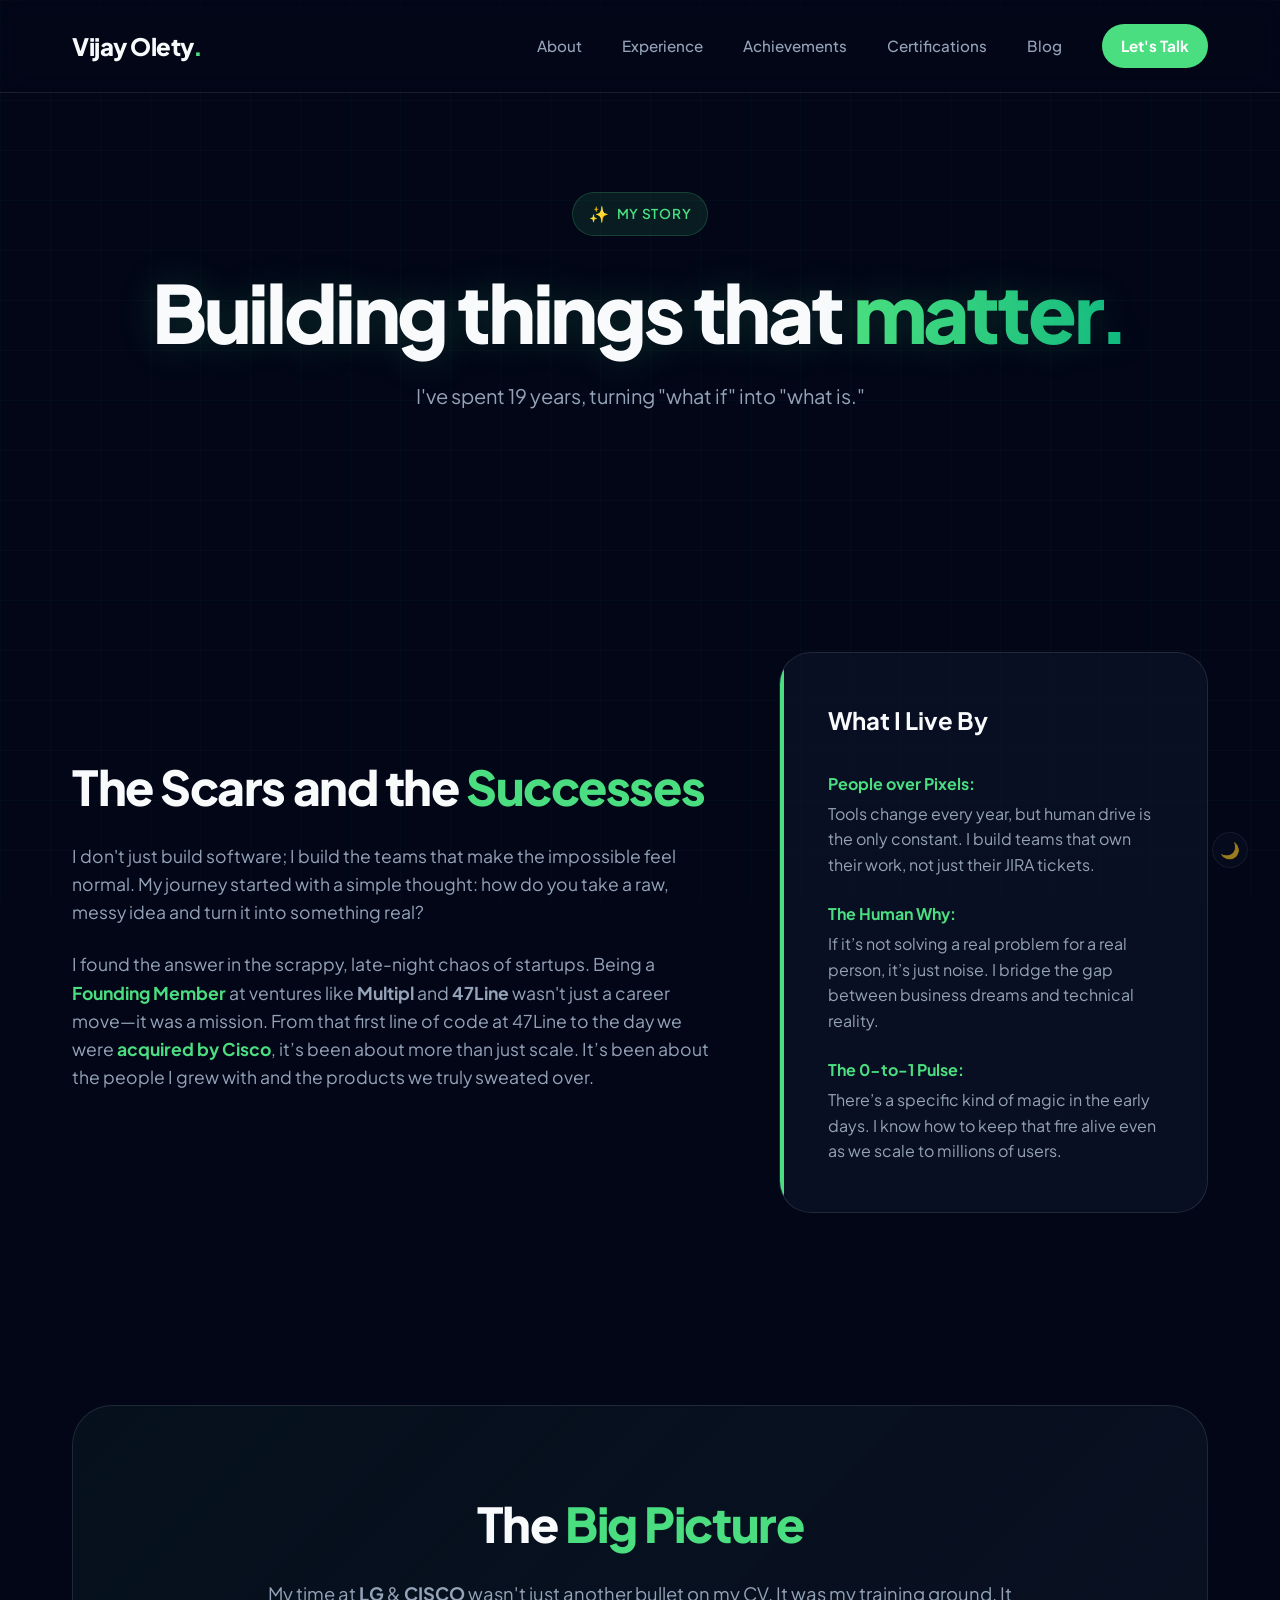
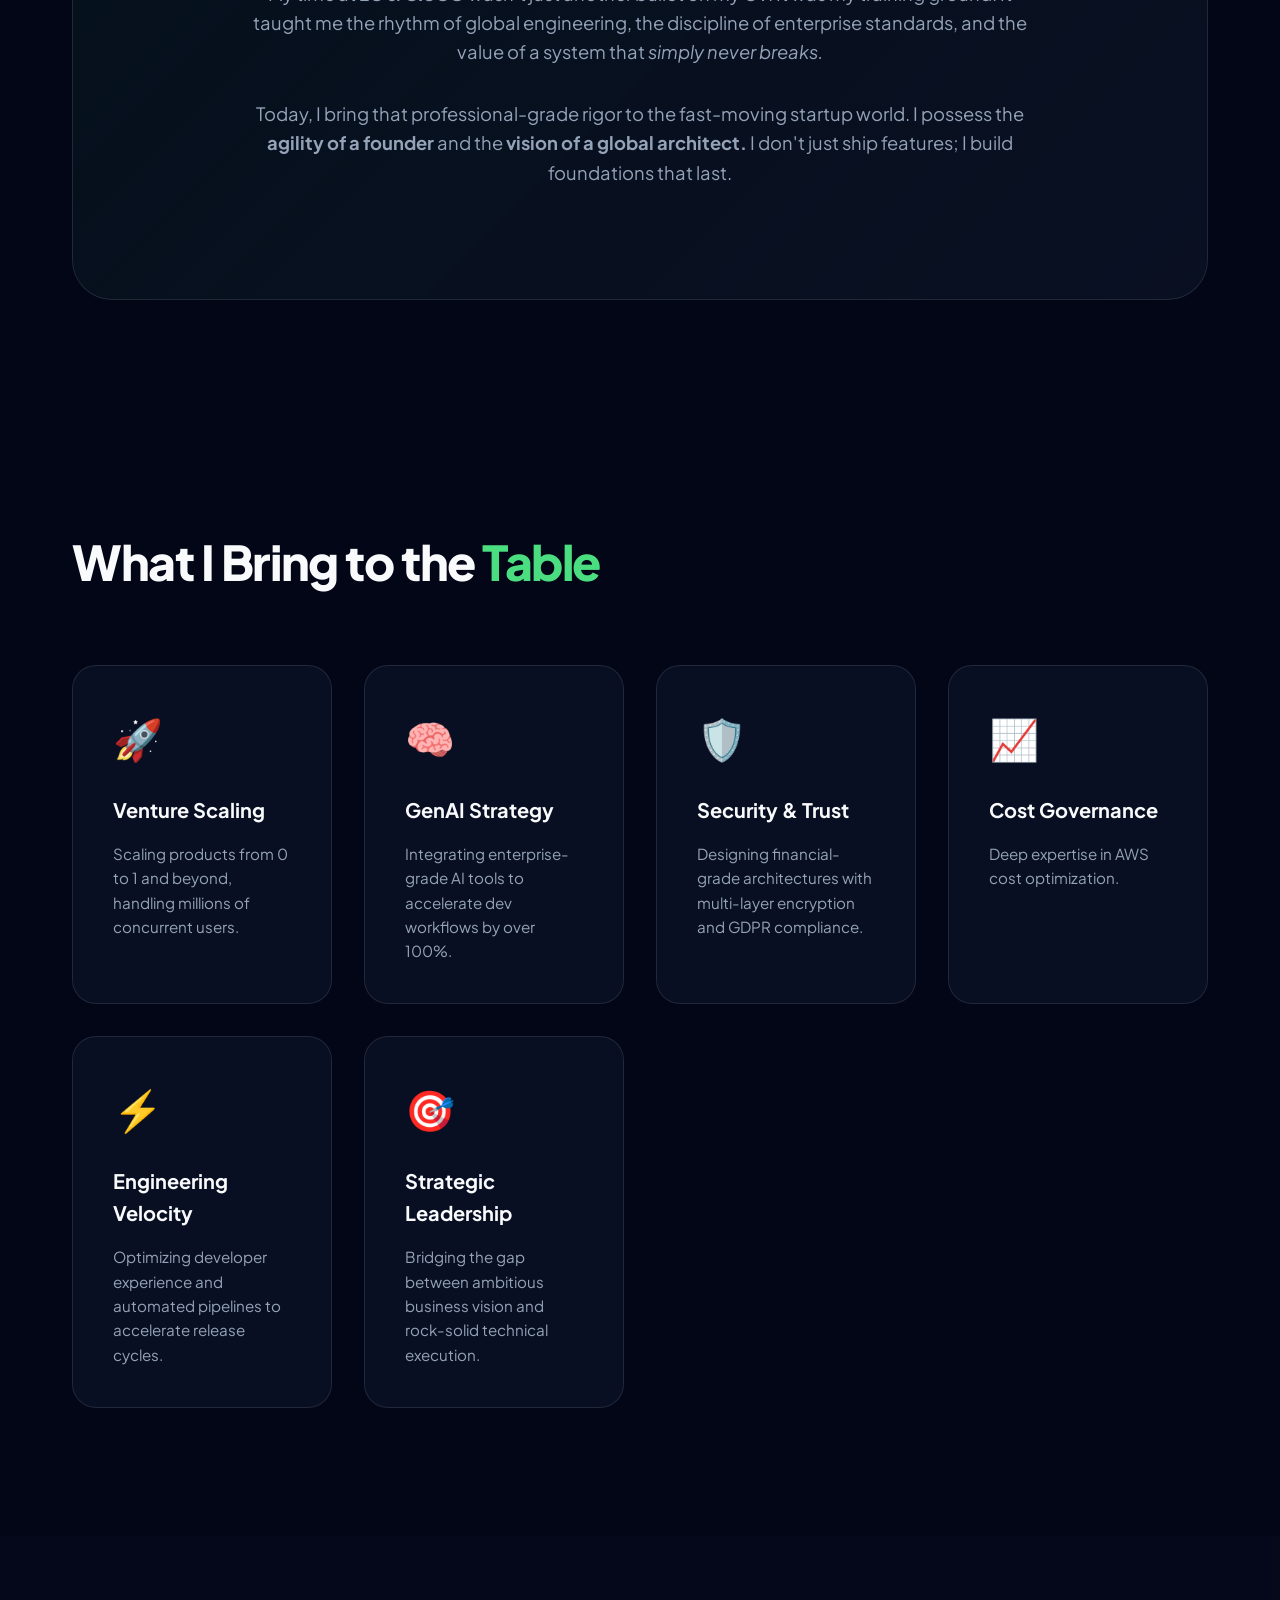
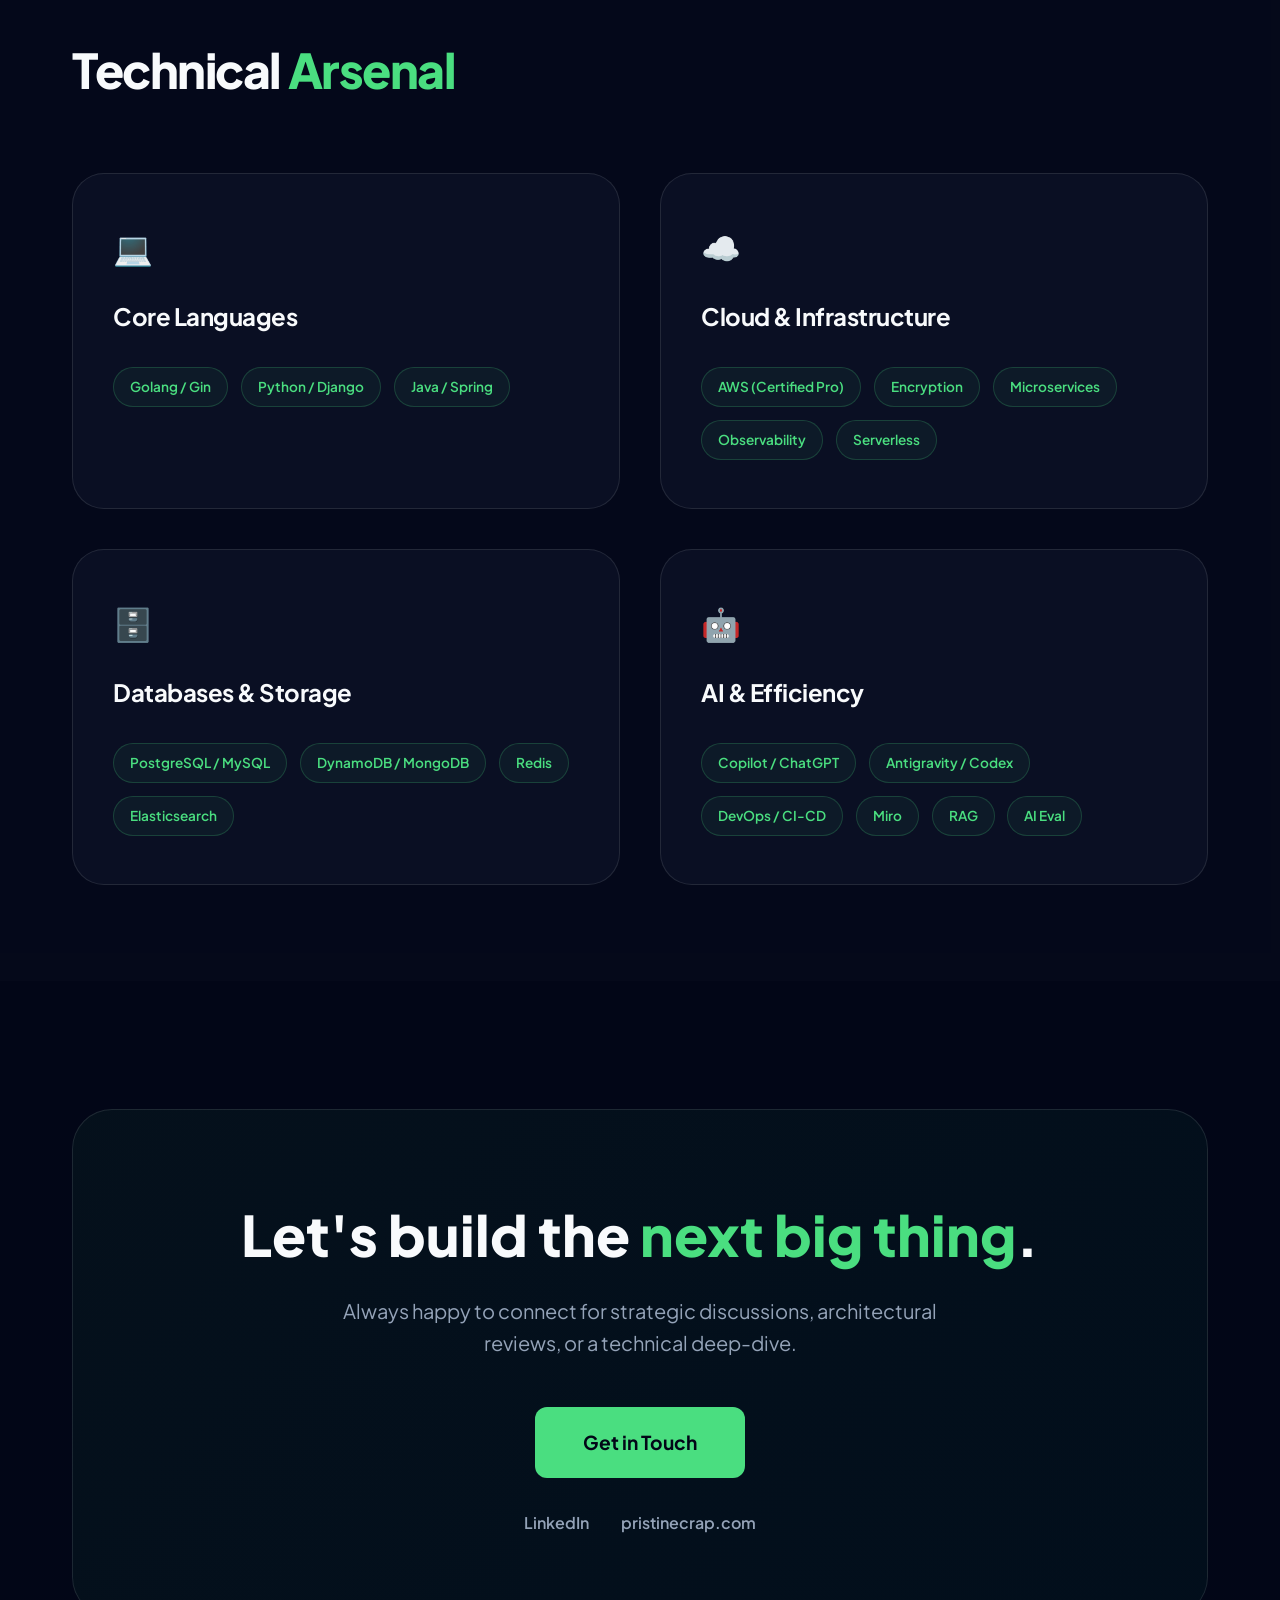
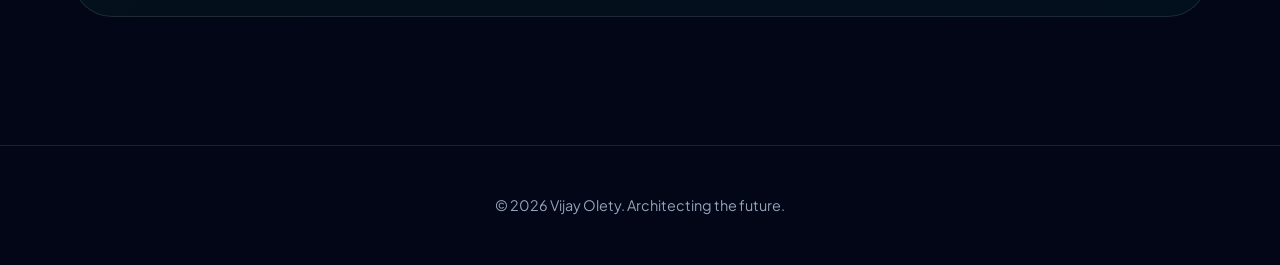
==== about.html @ ce008583 "feat: initialize project with portfolio structure, responsive navigation, theme toggling, and certif" ====
<!DOCTYPE html>
<html lang="en">

<head>
    <meta charset="UTF-8">
    <meta name="viewport" content="width=device-width, initial-scale=1.0">
    <script>
        // Prem-emptive theme check to prevent flash
        (function() {
            const savedTheme = localStorage.getItem('theme') || 'dark';
            document.documentElement.setAttribute('data-theme', savedTheme);
        })();
    </script>
    <title>About | Vijay Olety</title>
    <meta name="description"
        content="Discover the journey of Vijay Olety, an Engineering Leader with 19 years of experience in venture scaling, GenAI strategy, and building high-performance engineering teams.">
    <meta name="keywords"
        content="Vijay Olety background, Engineering leadership philosophy, Startup founding member, Venture scaling, GenAI expert, AWS Cloud Architect">
    <link rel="canonical" href="https://vijayolety.com/about.html">

    <!-- Open Graph / Facebook -->
    <meta property="og:type" content="website">
    <meta property="og:url" content="https://vijayolety.com/about.html">
    <meta property="og:title" content="About Vijay Olety | Engineering Leader">
    <meta property="og:description"
        content="19 years of turning complex ideas into scalable products and leading teams to success.">
    <meta property="og:image" content="https://vijayolety.com/og-image.png">

    <!-- Twitter -->
    <meta property="twitter:card" content="summary_large_image">
    <meta property="twitter:url" content="https://vijayolety.com/about.html">
    <meta property="twitter:title" content="About Vijay Olety | Engineering Leader">
    <meta property="twitter:description"
        content="19 years of turning complex ideas into scalable products and leading teams to success.">
    <meta property="twitter:image" content="https://vijayolety.com/og-image.png">

    <!-- Fonts -->
    <link rel="preconnect" href="https://fonts.googleapis.com">
    <link rel="preconnect" href="https://fonts.gstatic.com" crossorigin>
    <link href="https://fonts.googleapis.com/css2?family=Plus+Jakarta+Sans:wght@300;400;500;600;700;800&display=swap"
        rel="stylesheet">

    <link rel="stylesheet" href="style.css">
</head>

<body class="about-page">
    <div class="grid-background"></div>

    <header class="navbar">
        <div class="nav-container">
            <a href="index.html" class="logo">Vijay Olety<span class="dot">.</span></a>
            <nav class="nav-menu">
                <a href="about.html" class="active">About</a>
                <a href="index.html#experience">Experience</a>
                <a href="achievements.html">Achievements</a>
                <a href="certifications.html">Certifications</a>
                <a href="https://pristinecrap.com" target="_blank">Blog</a>
                <a href="mailto:vijay.olety@gmail.com" class="nav-cta">Let's Talk</a>
            </nav>
            <button class="mobile-nav-toggle" aria-label="Toggle navigation">
                <span class="hamburger"></span>
            </button>
        </div>
    </header>

    <main>
        <!-- About Hero Section -->
        <section class="about-hero">
            <div class="container">
                <div class="hero-badge fade-in">
                    <span class="badge-icon">✨</span>
                    <span class="badge-text">My Story</span>
                </div>
                <h1 class="hero-title fade-up">
                    Building things that <span class="gradient-text">matter.</span>
                </h1>
                <p class="hero-subtitle fade-up">
                    I've spent 19 years, turning "what if" into "what is."
                </p>
            </div>
        </section>

        <!-- Bio Section -->
        <section class="bio-section">
            <div class="container">
                <div class="bio-grid">
                    <div class="bio-text reveal-on-scroll">
                        <h2 class="section-title">The Scars and the <span class="accent-text">Successes</span></h2>
                        <p class="desc">
                            I don't just build software; I build the teams that make the impossible feel normal. My
                            journey started with a simple thought: how do you take a raw, messy idea and turn it into
                            something real?
                        </p>
                        <p class="desc">
                            I found the answer in the scrappy, late-night chaos of startups. Being a <span
                                class="accent-text"><strong>Founding
                                    Member</strong></span> at ventures like <strong>Multipl</strong> and
                            <strong>47Line</strong>
                            wasn't just a career move—it was a mission. From that first line of code at 47Line to the
                            day we were <span class="accent-text"><strong>acquired by Cisco</strong></span>, it’s been
                            about more than just scale. It’s
                            been about the people I grew with and the products we truly sweated over.
                        </p>
                    </div>
                    <div class="bio-card reveal-on-scroll">
                        <div class="philosophy-content">
                            <h3>What I Live By</h3>
                            <ul class="philosophy-list">
                                <li><strong>People over Pixels:</strong> Tools change every year, but human drive is the
                                    only constant. I build teams that own their work, not just their JIRA tickets.</li>
                                <li><strong>The Human Why:</strong> If it’s not solving a real problem for a real
                                    person, it’s just noise. I bridge the gap between business dreams and technical
                                    reality.</li>
                                <li><strong>The 0-to-1 Pulse:</strong> There’s a specific kind of magic in the early
                                    days. I know how to keep that fire alive even as we scale to millions of users.</li>
                            </ul>
                        </div>
                    </div>
                </div>
            </div>
        </section>

        <!-- Landscape Section -->
        <section class="landscape-section reveal-on-scroll">
            <div class="container">
                <div class="landscape-card">
                    <h2 class="section-title">The <span class="accent-text">Big Picture</span></h2>
                    <p class="desc">
                        My time at <strong>LG</strong> & <strong>CISCO</strong> wasn't just another bullet on my CV. It
                        was my training ground. It taught me the rhythm of global engineering, the discipline of
                        enterprise standards, and the value of a system that <em>simply never breaks.</em>
                    </p>
                    <p class="desc">
                        Today, I bring that professional-grade rigor to the fast-moving startup world. I possess the
                        <strong>agility of a founder</strong> and the <strong>vision of a global architect.</strong> I
                        don't just ship features; I build foundations that last.
                    </p>
                </div>
            </div>
        </section>

        <!-- Skills Summary Section -->
        <section class="skills-summary">
            <div class="container">
                <h2 class="section-title fade-up">What I Bring to the <span class="accent-text">Table</span></h2>
                <div class="skills-grid-about">
                    <div class="skill-item-about reveal-on-scroll">
                        <span class="skill-icon">🚀</span>
                        <h4>Venture Scaling</h4>
                        <p>Scaling products from 0 to 1 and beyond, handling millions of concurrent users.</p>
                    </div>
                    <div class="skill-item-about reveal-on-scroll">
                        <span class="skill-icon">🧠</span>
                        <h4>GenAI Strategy</h4>
                        <p>Integrating enterprise-grade AI tools to accelerate dev workflows by over 100%.</p>
                    </div>
                    <div class="skill-item-about reveal-on-scroll">
                        <span class="skill-icon">🛡️</span>
                        <h4>Security & Trust</h4>
                        <p>Designing financial-grade architectures with multi-layer encryption and GDPR compliance.</p>
                    </div>
                    <div class="skill-item-about reveal-on-scroll">
                        <span class="skill-icon">📈</span>
                        <h4>Cost Governance</h4>
                        <p>Deep expertise in AWS cost optimization.
                        </p>
                    </div>
                    <div class="skill-item-about reveal-on-scroll">
                        <span class="skill-icon">⚡</span>
                        <h4>Engineering Velocity</h4>
                        <p>Optimizing developer experience and automated pipelines to accelerate release cycles.</p>
                    </div>
                    <div class="skill-item-about reveal-on-scroll">
                        <span class="skill-icon">🎯</span>
                        <h4>Strategic Leadership</h4>
                        <p>Bridging the gap between ambitious business vision and rock-solid technical execution.</p>
                    </div>
                </div>
            </div>
        </section>

        <!-- Technical Arsenal Section -->
        <section class="technical-arsenal reveal-on-scroll">
            <div class="container">
                <h2 class="section-title">Technical <span class="accent-text">Arsenal</span></h2>
                <div class="arsenal-grid">
                    <div class="arsenal-category">
                        <div class="category-icon">💻</div>
                        <h3>Core Languages</h3>
                        <div class="tech-tags">
                            <span class="tech-tag">Golang / Gin</span>
                            <span class="tech-tag">Python / Django</span>
                            <span class="tech-tag">Java / Spring</span>
                        </div>
                    </div>
                    <div class="arsenal-category">
                        <div class="category-icon">☁️</div>
                        <h3>Cloud & Infrastructure</h3>
                        <div class="tech-tags">
                            <span class="tech-tag">AWS (Certified Pro)</span>
                            <span class="tech-tag">Encryption</span>
                            <span class="tech-tag">Microservices</span>
                            <span class="tech-tag">Observability</span>
                            <span class="tech-tag">Serverless</span>
                        </div>
                    </div>
                    <div class="arsenal-category">
                        <div class="category-icon">🗄️</div>
                        <h3>Databases & Storage</h3>
                        <div class="tech-tags">
                            <span class="tech-tag">PostgreSQL / MySQL</span>
                            <span class="tech-tag">DynamoDB / MongoDB</span>
                            <span class="tech-tag">Redis</span>
                            <span class="tech-tag">Elasticsearch</span>
                        </div>
                    </div>
                    <div class="arsenal-category">
                        <div class="category-icon">🤖</div>
                        <h3>AI & Efficiency</h3>
                        <div class="tech-tags">
                            <span class="tech-tag">Copilot / ChatGPT</span>
                            <span class="tech-tag">Antigravity / Codex</span>
                            <span class="tech-tag">DevOps / CI-CD</span>
                            <span class="tech-tag">Miro</span>
                            <span class="tech-tag">RAG</span>
                            <span class="tech-tag">AI Eval</span>
                        </div>
                    </div>
                </div>
            </div>
        </section>

        <!-- Contact CTA -->
        <section id="contact" class="contact">
            <div class="container fade-up">
                <div class="contact-card">
                    <h2 class="contact-title">Let's build the <span class="accent-text">next big thing</span>.</h2>
                    <p class="contact-desc">Always happy to connect for strategic discussions, architectural reviews, or
                        a technical deep-dive.</p>
                    <div class="contact-actions">
                        <a href="mailto:vijay.olety@gmail.com" class="btn btn-primary large">Get in Touch</a>
                        <div class="social-links">
                            <a href="https://www.linkedin.com/in/vijayolety/" target="_blank">LinkedIn</a>
                            <a href="https://pristinecrap.com" target="_blank">pristinecrap.com</a>
                        </div>
                    </div>
                </div>
            </div>
        </section>
    </main>

    <footer class="footer">
        <div class="container">
            <p>&copy; 2026 Vijay Olety. Architecting the future.</p>
        </div>
    </footer>

    <button id="theme-toggle" class="theme-toggle" aria-label="Toggle light/dark mode">
        <span class="moon-icon">🌙</span>
        <span class="sun-icon">☀️</span>
    </button>
    <script src="app.js"></script>
</body>

</html>
---- style.css ----
:root {
    --bg-deep: #020617;
    --bg-card: rgba(15, 23, 42, 0.6);
    --accent-primary: #4ade80;
    /* Neon Green */
    --accent-secondary: #10b981;
    /* Emerald */
    --text-primary: #f8fafc;
    --text-secondary: #94a3b8;
    --border: rgba(255, 255, 255, 0.1);
    --font-main: 'Plus Jakarta Sans', sans-serif;
    --transition: all 0.4s cubic-bezier(0.23, 1, 0.32, 1);
    --navbar-bg: rgba(2, 6, 23, 0.8);
}

[data-theme="light"] {
    --bg-deep: #f8fafc;
    --bg-card: rgba(255, 255, 255, 0.7);
    --accent-primary: #10b981;
    /* Slightly deeper emerald for light mode */
    --accent-secondary: #059669;
    --text-primary: #0f172a;
    --text-secondary: #475569;
    --border: rgba(15, 23, 42, 0.1);
    --navbar-bg: rgba(248, 250, 252, 0.8);
}

* {
    margin: 0;
    padding: 0;
    box-sizing: border-box;
}

html {
    scroll-behavior: smooth;
}

body {
    background-color: var(--bg-deep);
    color: var(--text-primary);
    font-family: var(--font-main);
    line-height: 1.6;
    overflow-x: hidden;
    position: relative;
}

body::before {
    content: "";
    position: fixed;
    top: 0;
    left: 0;
    width: 100%;
    height: 100%;
    background-image: url('https://grainy-gradients.vercel.app/noise.svg');
    opacity: 0.15;
    pointer-events: none;
    z-index: 9999;
    filter: contrast(150%) brightness(100%);
}

.grid-background {
    position: fixed;
    top: 0;
    left: 0;
    width: 100%;
    height: 100%;
    background-image:
        linear-gradient(rgba(74, 222, 128, 0.03) 1px, transparent 1px),
        linear-gradient(90deg, rgba(74, 222, 128, 0.03) 1px, transparent 1px);
    background-size: 50px 50px;
    z-index: -1;
    pointer-events: none;
}

.container {
    max-width: 1200px;
    margin: 0 auto;
    padding: 0 2rem;
}

/* Navbar */
.navbar {
    position: fixed;
    top: 0;
    width: 100%;
    z-index: 1000;
    padding: 1.5rem 0;
    backdrop-filter: blur(12px);
    -webkit-backdrop-filter: blur(12px);
    border-bottom: 1px solid var(--border);
    transition: var(--transition);
}

.nav-container {
    max-width: 1200px;
    margin: 0 auto;
    padding: 0 2rem;
    display: flex;
    justify-content: space-between;
    align-items: center;
}

.logo {
    font-size: 1.5rem;
    font-weight: 800;
    color: var(--text-primary);
    text-decoration: none;
    letter-spacing: -0.02em;
}

.logo .dot {
    color: var(--accent-primary);
}

.nav-menu {
    display: flex;
    gap: 2.5rem;
    align-items: center;
}

.nav-menu a {
    text-decoration: none;
    color: var(--text-secondary);
    font-weight: 500;
    font-size: 0.95rem;
    transition: var(--transition);
}

.nav-menu a:hover {
    color: var(--accent-primary);
}

.nav-cta {
    background: var(--accent-primary);
    color: white !important;
    padding: 0.6rem 1.2rem;
    border-radius: 50px;
    font-weight: 700 !important;
}

/* Theme Toggle */
.theme-toggle-wrapper {
    display: flex;
    align-items: center;
}

.theme-toggle {
    position: fixed;
    bottom: 2rem;
    right: 2rem;
    background: var(--bg-card);
    border: 1px solid var(--border);
    color: var(--text-primary);
    width: 36px;
    height: 36px;
    border-radius: 50%;
    cursor: pointer;
    display: flex;
    align-items: center;
    justify-content: center;
    transition: var(--transition);
    font-size: 1rem;
    z-index: 1000;
    opacity: 0.6;
    backdrop-filter: blur(8px);
}

.theme-toggle:hover {
    border-color: var(--accent-primary);
    color: var(--accent-primary);
    opacity: 1;
    transform: scale(1.1);
}

.sun-icon {
    display: none;
}

[data-theme="light"] .sun-icon {
    display: block;
}

[data-theme="light"] .moon-icon {
    display: none;
}

[data-theme="light"] .grid-background {
    opacity: 0.5;
}

[data-theme="light"] body::before {
    opacity: 0.05;
}

/* Hero Section */
.hero {
    padding: 12rem 0 6rem;
    text-align: center;
    position: relative;
}

.hero::after {
    content: '';
    position: absolute;
    top: 10%;
    left: 50%;
    transform: translateX(-50%);
    width: 400px;
    height: 400px;
    background: radial-gradient(circle, rgba(34, 211, 238, 0.15) 0%, transparent 70%);
    z-index: -1;
}

.hero-badge {
    display: inline-flex;
    align-items: center;
    gap: 0.5rem;
    padding: 0.5rem 1rem;
    background: rgba(74, 222, 128, 0.1);
    border: 1px solid rgba(74, 222, 128, 0.2);
    border-radius: 50px;
    margin-bottom: 2rem;
}

.badge-icon {
    color: var(--accent-primary);
}

.badge-text {
    font-size: 0.85rem;
    font-weight: 600;
    color: var(--accent-primary);
    text-transform: uppercase;
    letter-spacing: 0.05em;
}

.hero-title {
    font-size: 5rem;
    font-weight: 800;
    line-height: 1.1;
    margin-bottom: 1.5rem;
    letter-spacing: -0.04em;
    text-shadow: 0 0 40px rgba(74, 222, 128, 0.2);
}

.gradient-text {
    background: linear-gradient(90deg, var(--accent-primary), var(--accent-secondary));
    -webkit-background-clip: text;
    -webkit-text-fill-color: transparent;
}

.hero-subtitle {
    font-size: 1.25rem;
    color: var(--text-secondary);
    max-width: 700px;
    margin: 0 auto 3rem;
}

.hero-btns {
    display: flex;
    gap: 1.5rem;
    justify-content: center;
}

.btn {
    padding: 1rem 2rem;
    border-radius: 12px;
    text-decoration: none;
    font-weight: 700;
    transition: var(--transition);
    display: inline-block;
}

.btn-primary {
    background: var(--accent-primary);
    color: var(--bg-deep);
}

.btn-primary:hover {
    transform: translateY(-4px);
    box-shadow: 0 10px 25px rgba(34, 211, 238, 0.3);
}

.btn-secondary {
    background: transparent;
    color: var(--text-primary);
    border: 1px solid var(--border);
}

.btn-secondary:hover {
    background: rgba(255, 255, 255, 0.05);
    border-color: var(--text-primary);
}

/* Stats Strip */
.stats-strip {
    padding: 4rem 0;
    border-top: 1px solid var(--border);
    border-bottom: 1px solid var(--border);
    background: var(--bg-card);
}

.stats-grid {
    display: grid;
    grid-template-columns: repeat(4, 1fr);
    gap: 2rem;
}

.stat-item {
    text-align: center;
}

.stat-value {
    display: block;
    font-size: 2.5rem;
    font-weight: 800;
    color: var(--text-primary);
}

.stat-label {
    font-size: 0.9rem;
    color: var(--text-secondary);
    text-transform: uppercase;
    letter-spacing: 0.1em;
}

/* Experience */
.experience {
    padding: 8rem 0;
}

.section-title {
    font-size: 3rem;
    font-weight: 800;
    margin-bottom: 1rem;
    letter-spacing: -0.03em;
}

.accent-text {
    color: var(--accent-primary);
}

.timeline {
    margin-top: 4rem;
    position: relative;
}

.timeline::before {
    content: '';
    position: absolute;
    left: 0;
    top: 0;
    width: 2px;
    height: 100%;
    background: linear-gradient(to bottom, var(--accent-primary), transparent);
}

.timeline-item {
    padding-left: 3rem;
    margin-bottom: 4rem;
    position: relative;
}

.timeline-item::before {
    content: '';
    position: absolute;
    left: -5px;
    top: 8px;
    width: 12px;
    height: 12px;
    background: var(--bg-deep);
    border: 2px solid var(--accent-primary);
    border-radius: 50%;
}

.timeline-item.highlight::before {
    background: var(--accent-primary);
    box-shadow: 0 0 15px var(--accent-primary);
}

.timeline-meta {
    display: flex;
    gap: 1.5rem;
    margin-bottom: 0.5rem;
}

.timeline-date {
    font-weight: 700;
    color: var(--accent-primary);
}

.timeline-location {
    color: var(--text-secondary);
    font-size: 0.9rem;
}

.role {
    font-size: 1.5rem;
    font-weight: 700;
    margin-bottom: 0.25rem;
}

.company {
    color: var(--text-secondary);
    font-size: 1.1rem;
    font-weight: 500;
    margin-bottom: 1rem;
}

.desc {
    color: var(--text-secondary);
    max-width: 800px;
}

/* Bento Grid */
.insights {
    padding: 8rem 0;
    background: var(--bg-card);
}

.section-subtitle {
    color: var(--text-secondary);
    font-size: 1.1rem;
    margin-bottom: 3rem;
}

.insights-layout {
    display: flex;
    flex-direction: column;
    gap: 4rem;
}

.category-header {
    font-size: 1.75rem;
    font-weight: 700;
    margin-bottom: 2rem;
    color: var(--text-primary);
    border-left: 3px solid var(--accent-primary);
    padding-left: 1.5rem;
}

.hidden-insight {
    display: none !important;
}

.category-actions {
    margin-top: 2rem;
    display: flex;
    flex-direction: column;
    align-items: center;
    gap: 1rem;
}

.insights-footer {
    margin-top: 6rem;
    text-align: center;
    color: var(--text-secondary);
    font-size: 1.1rem;
    border-top: 1px solid var(--border);
    padding-top: 2rem;
}

.external-blog-link {
    color: var(--text-secondary);
    text-decoration: none;
    font-weight: 600;
    transition: var(--transition);
}

.external-blog-link:hover {
    color: var(--accent-primary);
    transform: translateX(5px);
}

.bento-grid {
    display: grid;
    grid-template-columns: repeat(3, 1fr);
    grid-template-rows: repeat(2, 300px);
    gap: 1.5rem;
}

.bento-card {
    background: var(--bg-card);
    border: 1px solid var(--border);
    border-radius: 24px;
    padding: 2.5rem;
    text-decoration: none;
    position: relative;
    overflow: hidden;
    display: flex;
    flex-direction: column;
    justify-content: flex-end;
    transition: var(--transition);
}

.bento-card.large {
    grid-column: span 2;
}

.bento-card.wide {
    grid-column: span 2;
}

.bento-card:hover {
    border-color: var(--accent-primary);
    transform: translateY(-8px);
    box-shadow: 0 20px 40px rgba(0, 0, 0, 0.4), 0 0 20px rgba(74, 222, 128, 0.1);
}

.card-tag {
    font-size: 0.75rem;
    font-weight: 700;
    color: var(--accent-primary);
    text-transform: uppercase;
    letter-spacing: 0.1em;
    margin-bottom: 1rem;
}

.card-title {
    font-size: 1.5rem;
    font-weight: 700;
    margin-bottom: 0.75rem;
    color: var(--text-primary);
}

.card-desc {
    font-size: 0.95rem;
    color: var(--text-secondary);
}

.card-desc em {
    display: inline-block;
    padding: 2px 10px;
    background: rgba(16, 185, 129, 0.1);
    border: 1px solid rgba(16, 185, 129, 0.2);
    border-radius: 20px;
    font-size: 0.8rem;
    color: var(--accent-primary);
    margin-left: 6px;
    font-style: italic;
    font-weight: 600;
    vertical-align: middle;
    letter-spacing: 0.02em;
}

.card-bg-glow {
    position: absolute;
    bottom: -50px;
    right: -50px;
    width: 200px;
    height: 200px;
    background: radial-gradient(circle, rgba(74, 222, 128, 0.1) 0%, transparent 70%);
    z-index: 0;
    transition: var(--transition);
}

.bento-card:hover .card-bg-glow {
    background: radial-gradient(circle, rgba(74, 222, 128, 0.2) 0%, transparent 70%);
    width: 300px;
    height: 300px;
}

/* Contact Section */
.contact {
    padding: 8rem 0;
}

.contact-card {
    background: linear-gradient(135deg, rgba(74, 222, 128, 0.05) 0%, rgba(16, 185, 129, 0.05) 100%);
    border: 1px solid var(--border);
    border-radius: 40px;
    padding: 5rem 3rem;
    text-align: center;
}

.contact-title {
    font-size: 3.5rem;
    font-weight: 800;
    margin-bottom: 1rem;
}

.contact-desc {
    font-size: 1.25rem;
    color: var(--text-secondary);
    max-width: 600px;
    margin: 0 auto 3rem;
}

.contact-actions {
    display: flex;
    flex-direction: column;
    align-items: center;
    gap: 2rem;
}

.btn.large {
    padding: 1.25rem 3rem;
    font-size: 1.2rem;
}

.social-links {
    display: flex;
    gap: 2rem;
}

.social-links a {
    color: var(--text-secondary);
    text-decoration: none;
    font-weight: 600;
    transition: var(--transition);
}

.social-links a:hover {
    color: var(--accent-primary);
}

/* Footer */
.footer {
    padding: 3rem 0;
    border-top: 1px solid var(--border);
    text-align: center;
    color: var(--text-secondary);
    font-size: 0.9rem;
}

/* Animations */
.reveal-on-scroll {
    opacity: 0;
    transform: translateY(30px);
    transition: all 0.8s cubic-bezier(0.23, 1, 0.32, 1);
}

.reveal-on-scroll.active {
    opacity: 1;
    transform: translateY(0);
}

@keyframes fadeInUp {
    from {
        opacity: 0;
        transform: translateY(20px);
    }

    to {
        opacity: 1;
        transform: translateY(0);
    }
}

.fade-in {
    animation: fadeInUp 1s ease-out forwards;
}

.fade-up {
    animation: fadeInUp 1s 0.2s ease-out both;
}

/* Responsive Adjustments & Base Refinement */
:root {
    --nav-height: 80px;
}

.container {
    max-width: 1200px;
    margin: 0 auto;
    padding: 0 clamp(1rem, 5vw, 2rem);
}

.hero-title {
    font-size: clamp(2.5rem, 8vw, 5rem);
    font-weight: 800;
    line-height: 1.1;
    margin-bottom: 1.5rem;
    letter-spacing: -0.04em;
    text-shadow: 0 0 40px rgba(74, 222, 128, 0.2);
}

.section-title {
    font-size: clamp(2rem, 5vw, 3rem);
    font-weight: 800;
    margin-bottom: 1rem;
    letter-spacing: -0.03em;
}

.contact-title {
    font-size: clamp(1.8rem, 6vw, 3.5rem);
    font-weight: 800;
    margin-bottom: 1rem;
}

/* Mobile Nav Toggle */
.mobile-nav-toggle {
    display: none;
    background: transparent;
    border: none;
    cursor: pointer;
    padding: 0.5rem;
    z-index: 1001;
}

.hamburger {
    display: block;
    width: 24px;
    height: 2px;
    background: var(--text-primary);
    position: relative;
    transition: var(--transition);
}

.hamburger::before,
.hamburger::after {
    content: '';
    position: absolute;
    width: 24px;
    height: 2px;
    background: var(--text-primary);
    left: 0;
    transition: var(--transition);
}

.hamburger::before {
    top: -8px;
}

.hamburger::after {
    bottom: -8px;
}

.mobile-nav-toggle.active .hamburger {
    background: transparent;
}

.mobile-nav-toggle.active .hamburger::before {
    transform: rotate(45deg);
    top: 0;
}

.mobile-nav-toggle.active .hamburger::after {
    transform: rotate(-45deg);
    bottom: 0;
}

/* About Page Specific Styles */
.about-hero {
    padding: 12rem 0 6rem;
    text-align: center;
}

.bio-section {
    padding: 6rem 0;
}

.bio-grid {
    display: grid;
    grid-template-columns: 1.2fr 0.8fr;
    gap: 4rem;
    align-items: center;
}

.bio-text .desc {
    font-size: 1.1rem;
    margin-bottom: 1.5rem;
    color: var(--text-secondary);
}

.bio-card {
    background: var(--bg-card);
    border: 1px solid var(--border);
    border-radius: 32px;
    padding: 3rem;
    position: relative;
    overflow: hidden;
}

.bio-card::before {
    content: '';
    position: absolute;
    top: 0;
    left: 0;
    width: 4px;
    height: 100%;
    background: var(--accent-primary);
}

.philosophy-content h3 {
    font-size: 1.5rem;
    margin-bottom: 2rem;
    color: var(--text-primary);
}

.philosophy-list {
    list-style: none;
    display: flex;
    flex-direction: column;
    gap: 1.5rem;
}

.philosophy-list li {
    font-size: 1rem;
    color: var(--text-secondary);
}

.philosophy-list li strong {
    color: var(--accent-primary);
    display: block;
    margin-bottom: 0.25rem;
}

.landscape-section {
    padding: 6rem 0;
}

.landscape-card {
    background: linear-gradient(135deg, rgba(74, 222, 128, 0.05) 0%, var(--bg-card) 100%);
    border: 1px solid var(--border);
    border-radius: 40px;
    padding: 5rem;
    text-align: center;
}

.landscape-card .desc {
    max-width: 800px;
    margin: 0 auto 2rem;
    font-size: 1.15rem;
    color: var(--text-secondary);
}

.skills-summary {
    padding: 8rem 0;
}

.skills-grid-about {
    display: grid;
    grid-template-columns: repeat(auto-fit, minmax(250px, 1fr));
    gap: 2rem;
    margin-top: 4rem;
}

.skill-item-about {
    background: var(--bg-card);
    border: 1px solid var(--border);
    border-radius: 24px;
    padding: 2.5rem;
    transition: var(--transition);
}

.skill-item-about:hover {
    border-color: var(--accent-primary);
    transform: translateY(-5px);
}

.skill-icon {
    font-size: 2.5rem;
    margin-bottom: 1.5rem;
    display: block;
}

.skill-item-about h4 {
    font-size: 1.25rem;
    margin-bottom: 1rem;
    color: var(--text-primary);
}

.skill-item-about p {
    font-size: 0.95rem;
    color: var(--text-secondary);
}

@media (max-width: 900px) {
    .bio-grid {
        grid-template-columns: 1fr;
        gap: 3rem;
    }

    .landscape-card {
        padding: 3rem 1.5rem;
    }
}

/* Achievements Page Styles */
.achievements-hero {
    padding: 10rem 0 4rem;
    text-align: center;
}

.featured-achievement {
    padding: 4rem 0;
}

.featured-card {
    background: linear-gradient(135deg, rgba(74, 222, 128, 0.1) 0%, rgba(15, 23, 42, 0.8) 100%);
    border: 1px solid var(--accent-primary);
    border-radius: 32px;
    padding: 4rem;
    display: flex;
    gap: 4rem;
    align-items: center;
    position: relative;
    overflow: hidden;
    box-shadow: 0 0 40px rgba(34, 211, 238, 0.1);
}

.featured-content {
    flex: 1;
}

.featured-title {
    font-size: clamp(1.5rem, 4vw, 2.5rem);
    font-weight: 800;
    margin-bottom: 1.5rem;
    line-height: 1.2;
}

.featured-desc {
    font-size: 1.1rem;
    color: var(--text-secondary);
    margin-bottom: 2rem;
}

.achievement-bullets {
    list-style: none;
    display: grid;
    gap: 1rem;
}

.achievement-bullets li {
    position: relative;
    padding-left: 1.5rem;
    color: var(--text-primary);
}

.achievement-bullets li::before {
    content: '→';
    position: absolute;
    left: 0;
    color: var(--accent-primary);
    font-weight: 800;
}

.featured-badge-visual {
    flex: 0 0 300px;
    height: 300px;
    display: flex;
    align-items: center;
    justify-content: center;
    background: rgba(255, 255, 255, 0.05);
    border-radius: 50%;
    border: 1px solid var(--border);
    position: relative;
}

.cisco-text {
    font-size: clamp(1.5rem, 3vw, 2.5rem);
    font-weight: 900;
    letter-spacing: 0.1em;
    color: var(--text-primary);
    opacity: 0.8;
}

.achievements-grid-section {
    padding: 4rem 0 8rem;
}

.achievements-grid {
    display: grid;
    grid-template-columns: repeat(auto-fill, minmax(clamp(280px, 30vw, 350px), 1fr));
    gap: 2rem;
}

.achievement-card {
    background: var(--bg-card);
    border: 1px solid var(--border);
    border-radius: 24px;
    padding: 2.5rem;
    transition: var(--transition);
}

.achievement-card:hover {
    border-color: var(--accent-primary);
    transform: translateY(-8px);
}

.card-icon {
    font-size: 2.5rem;
    margin-bottom: 1.5rem;
}

.achievement-name {
    font-size: 1.25rem;
    font-weight: 700;
    margin-bottom: 1rem;
    color: var(--text-primary);
}

.achievement-detail {
    font-size: 0.95rem;
    color: var(--text-secondary);
}

.featured-actions {
    margin-top: 2.5rem;
}

.external-link {
    color: var(--accent-primary);
    text-decoration: none;
    font-weight: 700;
    font-size: 1.1rem;
    display: inline-flex;
    align-items: center;
    transition: var(--transition);
}

.external-link:hover {
    transform: translateX(8px);
    text-shadow: 0 0 15px rgba(74, 222, 128, 0.4);
}

/* Certifications & Education Styles */
.certifications-section,
.education-section {
    padding: 4rem 0;
}

.cert-grid,
.edu-grid {
    display: grid;
    grid-template-columns: repeat(auto-fill, minmax(clamp(300px, 40vw, 400px), 1fr));
    gap: 2rem;
    margin-top: 2rem;
}

.cert-card,
.edu-card {
    background: rgba(15, 23, 42, 0.4);
    border: 1px solid var(--border);
    border-radius: 20px;
    padding: 2rem;
    display: flex;
    align-items: center;
    gap: 2rem;
    transition: var(--transition);
}

.cert-card:hover,
.edu-card:hover {
    border-color: var(--accent-primary);
    background: rgba(74, 222, 128, 0.05);
}

.cert-badge-icon {
    flex: 0 0 80px;
    height: 80px;
    background: rgba(255, 255, 255, 0.05);
    border-radius: 12px;
    display: flex;
    align-items: center;
    justify-content: center;
}

.cert-name,
.edu-degree {
    font-size: 1.25rem;
    font-weight: 700;
    margin-bottom: 0.25rem;
}

.cert-issuer,
.edu-school {
    color: var(--text-secondary);
    font-weight: 500;
}

.cert-date,
.edu-year {
    font-size: 0.85rem;
    color: var(--accent-primary);
    font-weight: 700;
    text-transform: uppercase;
    letter-spacing: 0.05em;
    margin-top: 0.5rem;
}

.verify-link {
    display: inline-block;
    margin-top: 1rem;
    color: var(--accent-primary);
    text-decoration: none;
    font-weight: 700;
    font-size: 0.85rem;
    text-transform: uppercase;
    letter-spacing: 0.05em;
    transition: var(--transition);
}

.verify-link:hover {
    transform: translateX(5px);
    text-shadow: 0 0 10px rgba(74, 222, 128, 0.4);
}

.edu-year {
    flex: 0 0 120px;
    font-size: 1rem;
}

/* Responsive Queries */
@media (max-width: 1024px) {
    .bento-grid {
        grid-template-columns: repeat(2, 1fr);
        grid-template-rows: auto;
    }

    .bento-card.wide,
    .bento-card.large {
        grid-column: span 2;
    }
}

@media (max-width: 768px) {
    .mobile-nav-toggle {
        display: block;
    }

    .nav-menu {
        position: fixed;
        top: 0;
        right: -100%;
        width: 80%;
        height: 100vh;
        background: var(--bg-deep);
        backdrop-filter: blur(20px);
        flex-direction: column;
        justify-content: center;
        align-items: center;
        gap: 2rem;
        padding: 2rem;
        transition: var(--transition);
        border-left: 1px solid var(--border);
        z-index: 1000;
    }

    .nav-menu.active {
        right: 0;
    }

    .hero {
        padding: 8rem 0 4rem;
    }

    .stats-grid {
        grid-template-columns: repeat(2, 1fr);
        gap: 1.5rem;
    }

    .timeline::before {
        left: 20px;
    }

    .timeline-item {
        padding-left: 4rem;
    }

    .timeline-item::before {
        left: 15px;
    }

    .timeline-meta {
        flex-direction: column;
        gap: 0.25rem;
    }

    .bento-grid {
        grid-template-columns: 1fr;
    }

    .bento-card.wide,
    .bento-card.large {
        grid-column: span 1;
    }

    .featured-card {
        flex-direction: column;
        text-align: center;
        padding: 3rem 1.5rem;
        gap: 2rem;
    }

    .featured-badge-visual {
        flex: 0 0 150px;
        height: 150px;
        width: 150px;
    }

    .cert-grid,
    .edu-grid {
        grid-template-columns: 1fr;
    }

    .cert-card,
    .edu-card {
        flex-direction: column;
        text-align: center;
        padding: 1.5rem;
    }

    .edu-year {
        flex: none;
    }

    .contact-card {
        padding: 4rem 1.5rem;
    }
}

@media (max-width: 480px) {
    .stats-grid {
        grid-template-columns: 1fr;
    }

    .hero-btns {
        flex-direction: column;
        width: 100%;
    }

    .btn {
        width: 100%;
        text-align: center;
    }

    .nav-menu {
        width: 100%;
    }
}

/* Technical Arsenal Section */
.technical-arsenal {
    padding: 6rem 0;
    background: rgba(15, 23, 42, 0.2);
}

.arsenal-grid {
    display: grid;
    grid-template-columns: repeat(2, 1fr);
    gap: 2.5rem;
    margin-top: 4rem;
}

.arsenal-category {
    background: var(--bg-card);
    border: 1px solid var(--border);
    border-radius: 32px;
    padding: 3rem 2.5rem;
    transition: var(--transition);
}

.arsenal-category:hover {
    border-color: var(--accent-primary);
    transform: translateY(-8px);
    box-shadow: 0 20px 40px rgba(0, 0, 0, 0.3);
}

.category-icon {
    font-size: 2rem;
    margin-bottom: 1.5rem;
}

.arsenal-category h3 {
    font-size: 1.5rem;
    margin-bottom: 2rem;
    color: var(--text-primary);
    letter-spacing: -0.02em;
}

.tech-tags {
    display: flex;
    flex-wrap: wrap;
    gap: 0.8rem;
}

.tech-tag {
    padding: 0.5rem 1rem;
    background: rgba(74, 222, 128, 0.05);
    border: 1px solid rgba(74, 222, 128, 0.2);
    border-radius: 50px;
    font-size: 0.85rem;
    font-weight: 600;
    color: var(--accent-primary);
    transition: var(--transition);
}

.tech-tag:hover {
    background: rgba(74, 222, 128, 0.15);
    border-color: var(--accent-primary);
    transform: scale(1.05);
}

@media (max-width: 900px) {
    .arsenal-grid {
        grid-template-columns: 1fr;
        gap: 2rem;
    }
}
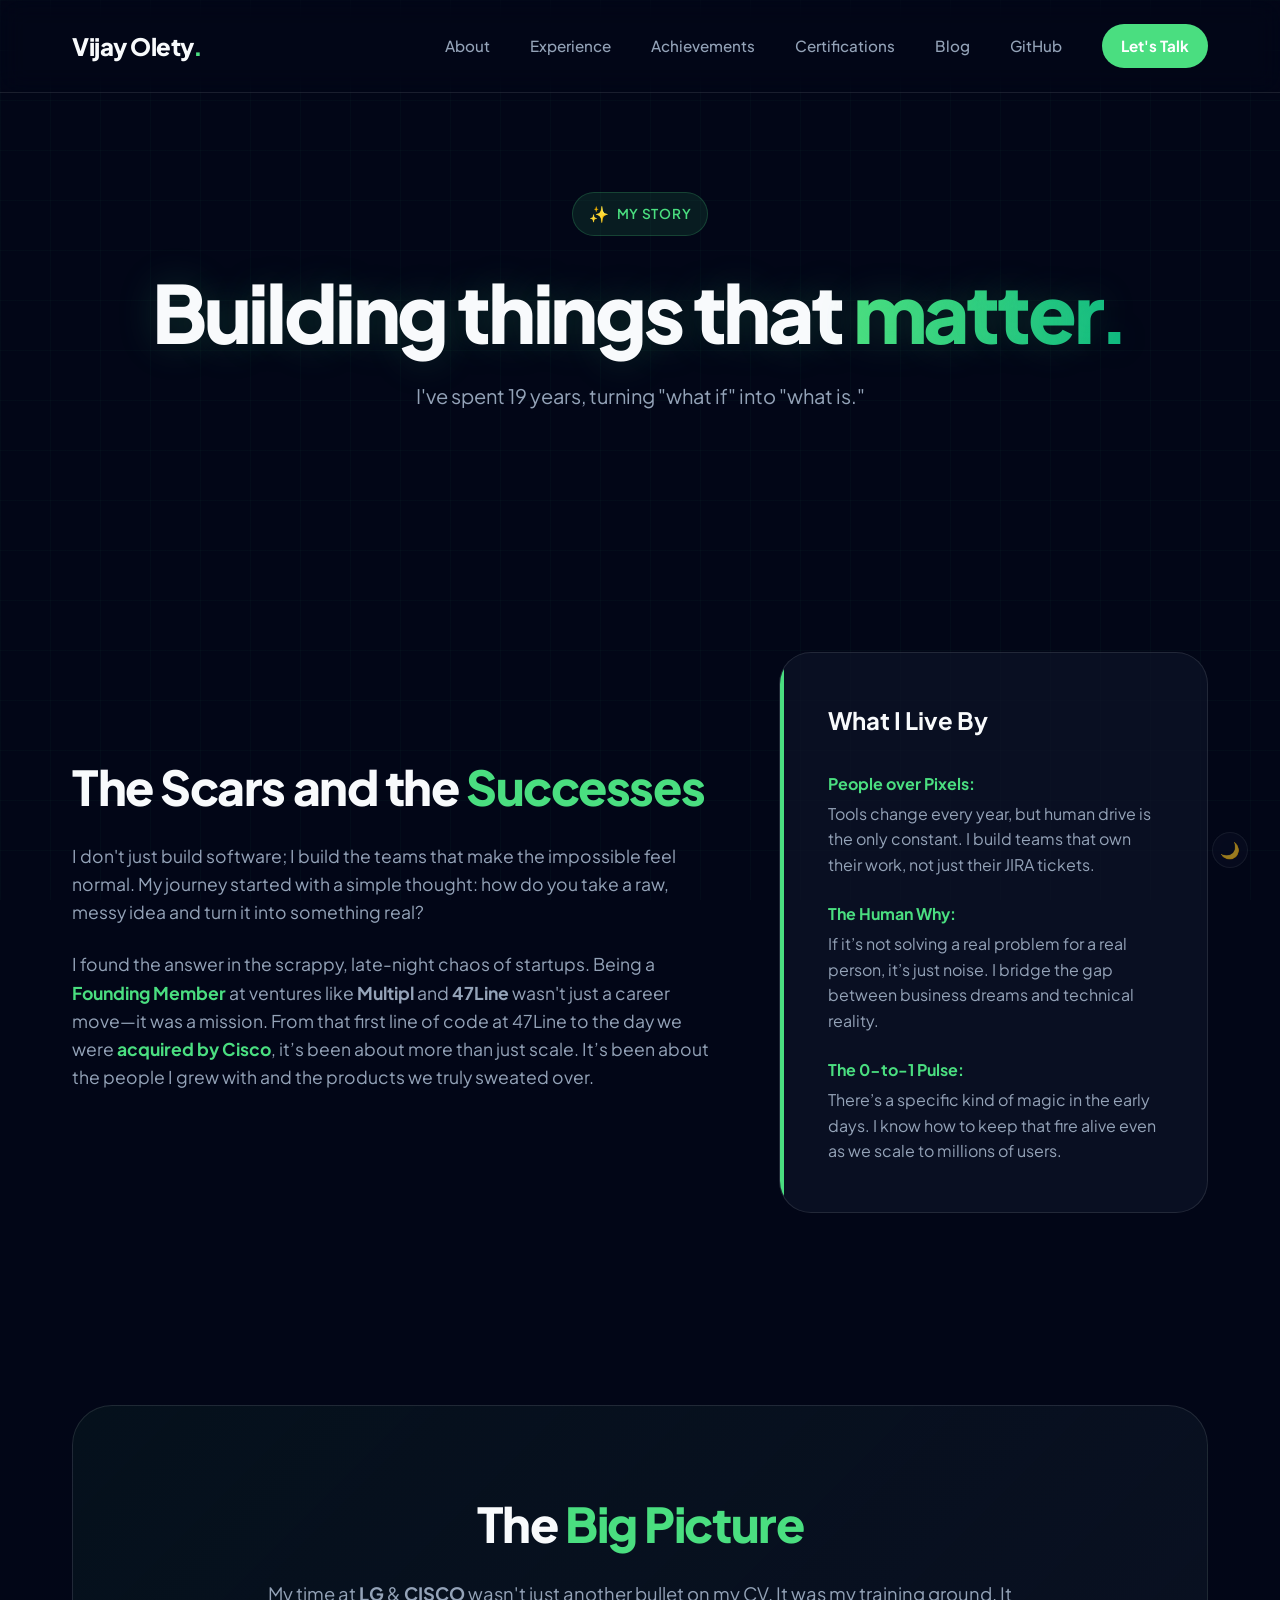
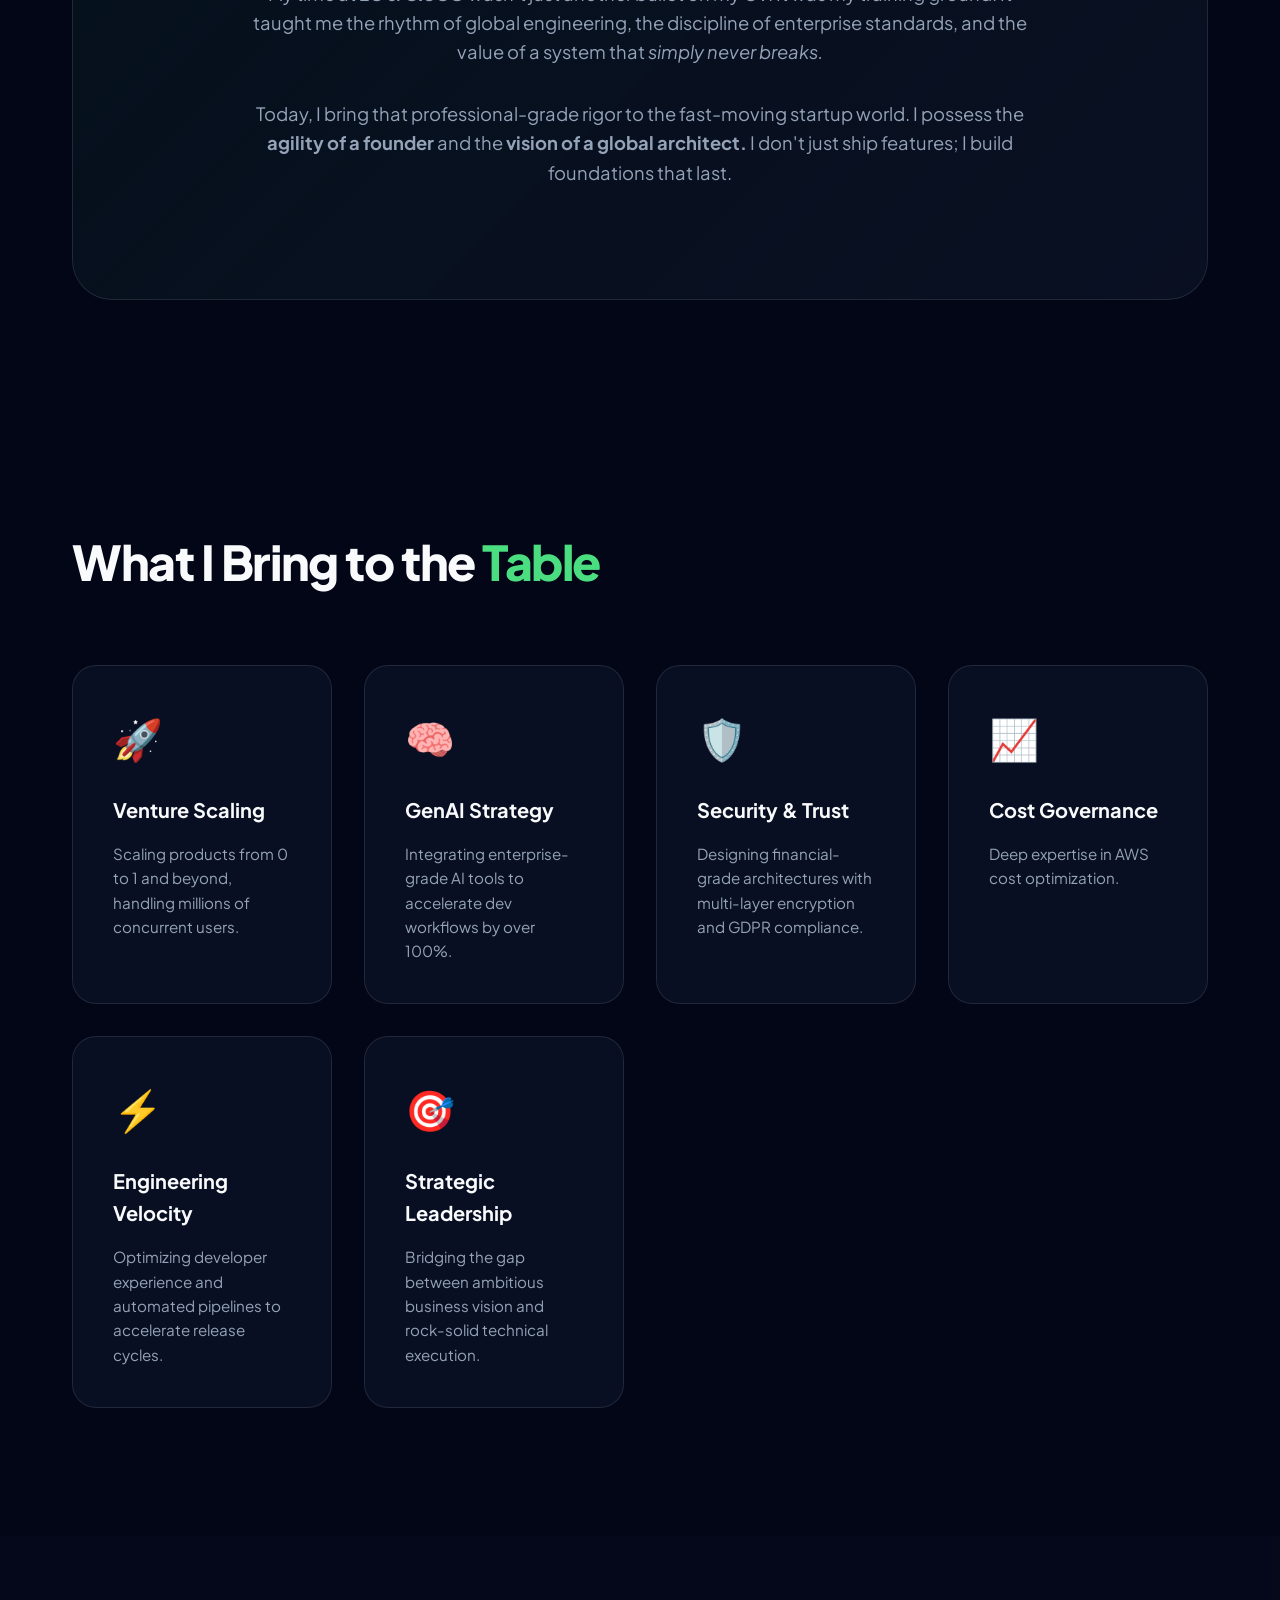
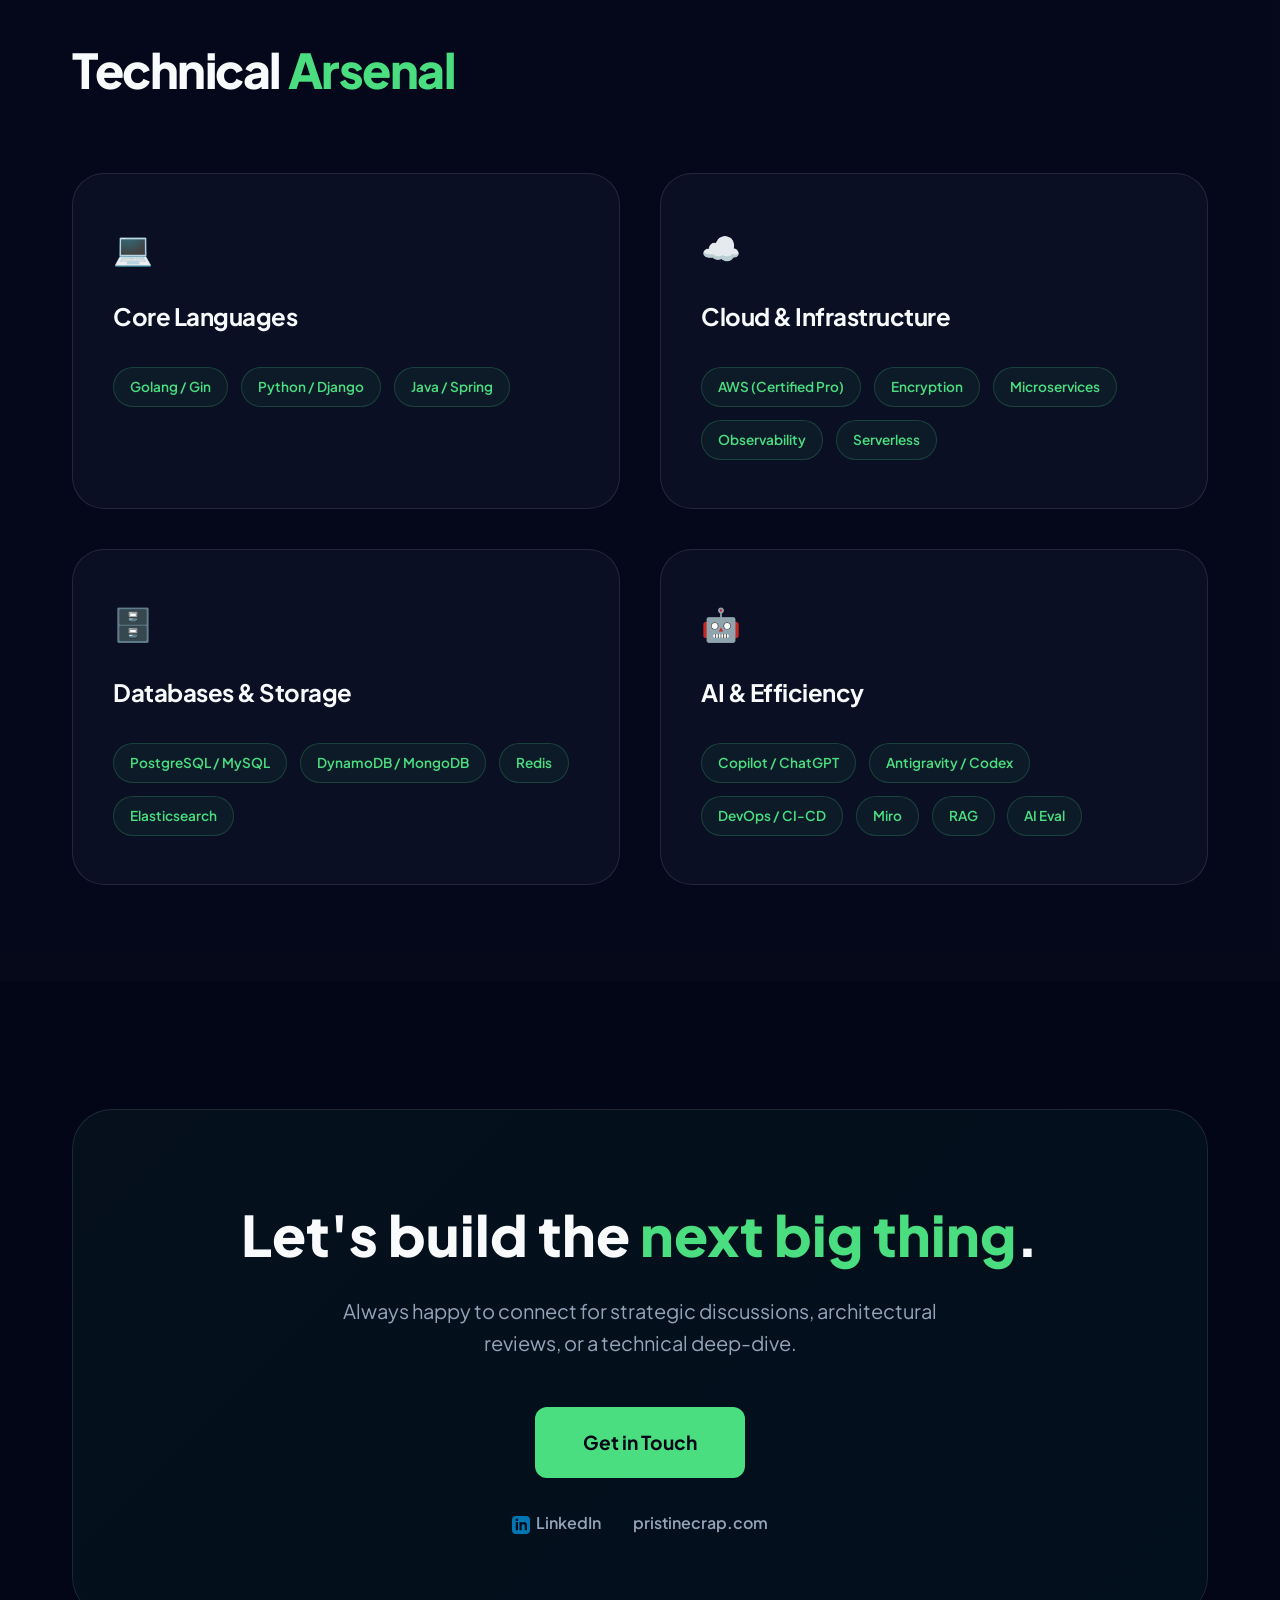
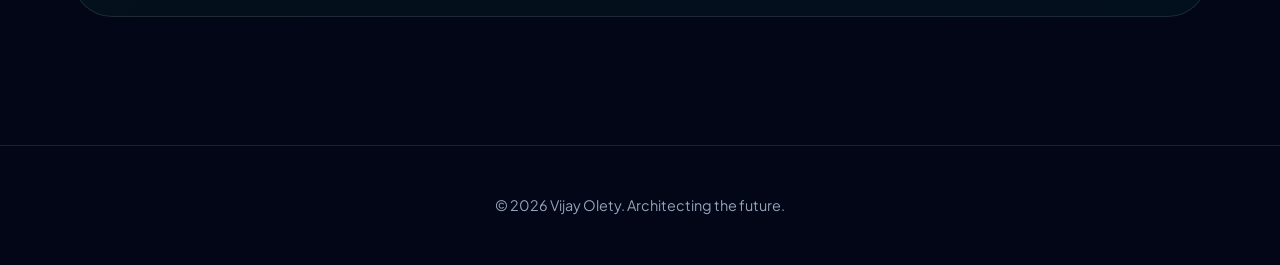
==== commit 0358c32a: "feat: update global navigation and standardize contact social links with LinkedIn icons" ====
--- a/about.html
+++ b/about.html
@@ -6,7 +6,7 @@
     <meta name="viewport" content="width=device-width, initial-scale=1.0">
     <script>
         // Prem-emptive theme check to prevent flash
-        (function() {
+        (function () {
             const savedTheme = localStorage.getItem('theme') || 'dark';
             document.documentElement.setAttribute('data-theme', savedTheme);
         })();
@@ -55,6 +55,7 @@
                 <a href="achievements.html">Achievements</a>
                 <a href="certifications.html">Certifications</a>
                 <a href="https://pristinecrap.com" target="_blank">Blog</a>
+                <a href="https://github.com/vijayolety" target="_blank">GitHub</a>
                 <a href="mailto:vijay.olety@gmail.com" class="nav-cta">Let's Talk</a>
             </nav>
             <button class="mobile-nav-toggle" aria-label="Toggle navigation">
@@ -240,7 +241,11 @@
                     <div class="contact-actions">
                         <a href="mailto:vijay.olety@gmail.com" class="btn btn-primary large">Get in Touch</a>
                         <div class="social-links">
-                            <a href="https://www.linkedin.com/in/vijayolety/" target="_blank">LinkedIn</a>
+                            <a href="https://www.linkedin.com/in/vijayolety/" target="_blank">
+                                <svg xmlns="http://www.w3.org/2000/svg" width="18" height="18" viewBox="0 0 24 24" fill="#0077B5" style="vertical-align: middle; margin-right: 6px;">
+                                    <path d="M19 0h-14c-2.761 0-5 2.239-5 5v14c0 2.761 2.239 5 5 5h14c2.762 0 5-2.239 5-5v-14c0-2.761-2.238-5-5-5zm-11 19h-3v-11h3v11zm-1.5-12.268c-.966 0-1.75-.79-1.75-1.764s.784-1.764 1.75-1.764 1.75.79 1.75 1.764-.783 1.764-1.75 1.764zm13.5 12.268h-3v-5.604c0-3.368-4-3.113-4 0v5.604h-3v-11h3v1.765c1.396-2.586 7-2.777 7 2.476v6.759z"/>
+                                </svg>LinkedIn
+                            </a>
                             <a href="https://pristinecrap.com" target="_blank">pristinecrap.com</a>
                         </div>
                     </div>
--- a/style.css
+++ b/style.css
@@ -1048,6 +1048,13 @@
     background: rgba(74, 222, 128, 0.05);
 }
 
+.cert-info,
+.edu-info {
+    flex: 1;
+    display: flex;
+    flex-direction: column;
+}
+
 .cert-badge-icon {
     flex: 0 0 80px;
     height: 80px;
@@ -1083,6 +1090,7 @@
 
 .verify-link {
     display: inline-block;
+    align-self: flex-end;
     margin-top: 1rem;
     color: var(--accent-primary);
     text-decoration: none;
@@ -1203,6 +1211,10 @@
         padding: 1.5rem;
     }
 
+    .verify-link {
+        align-self: center;
+    }
+
     .edu-year {
         flex: none;
     }
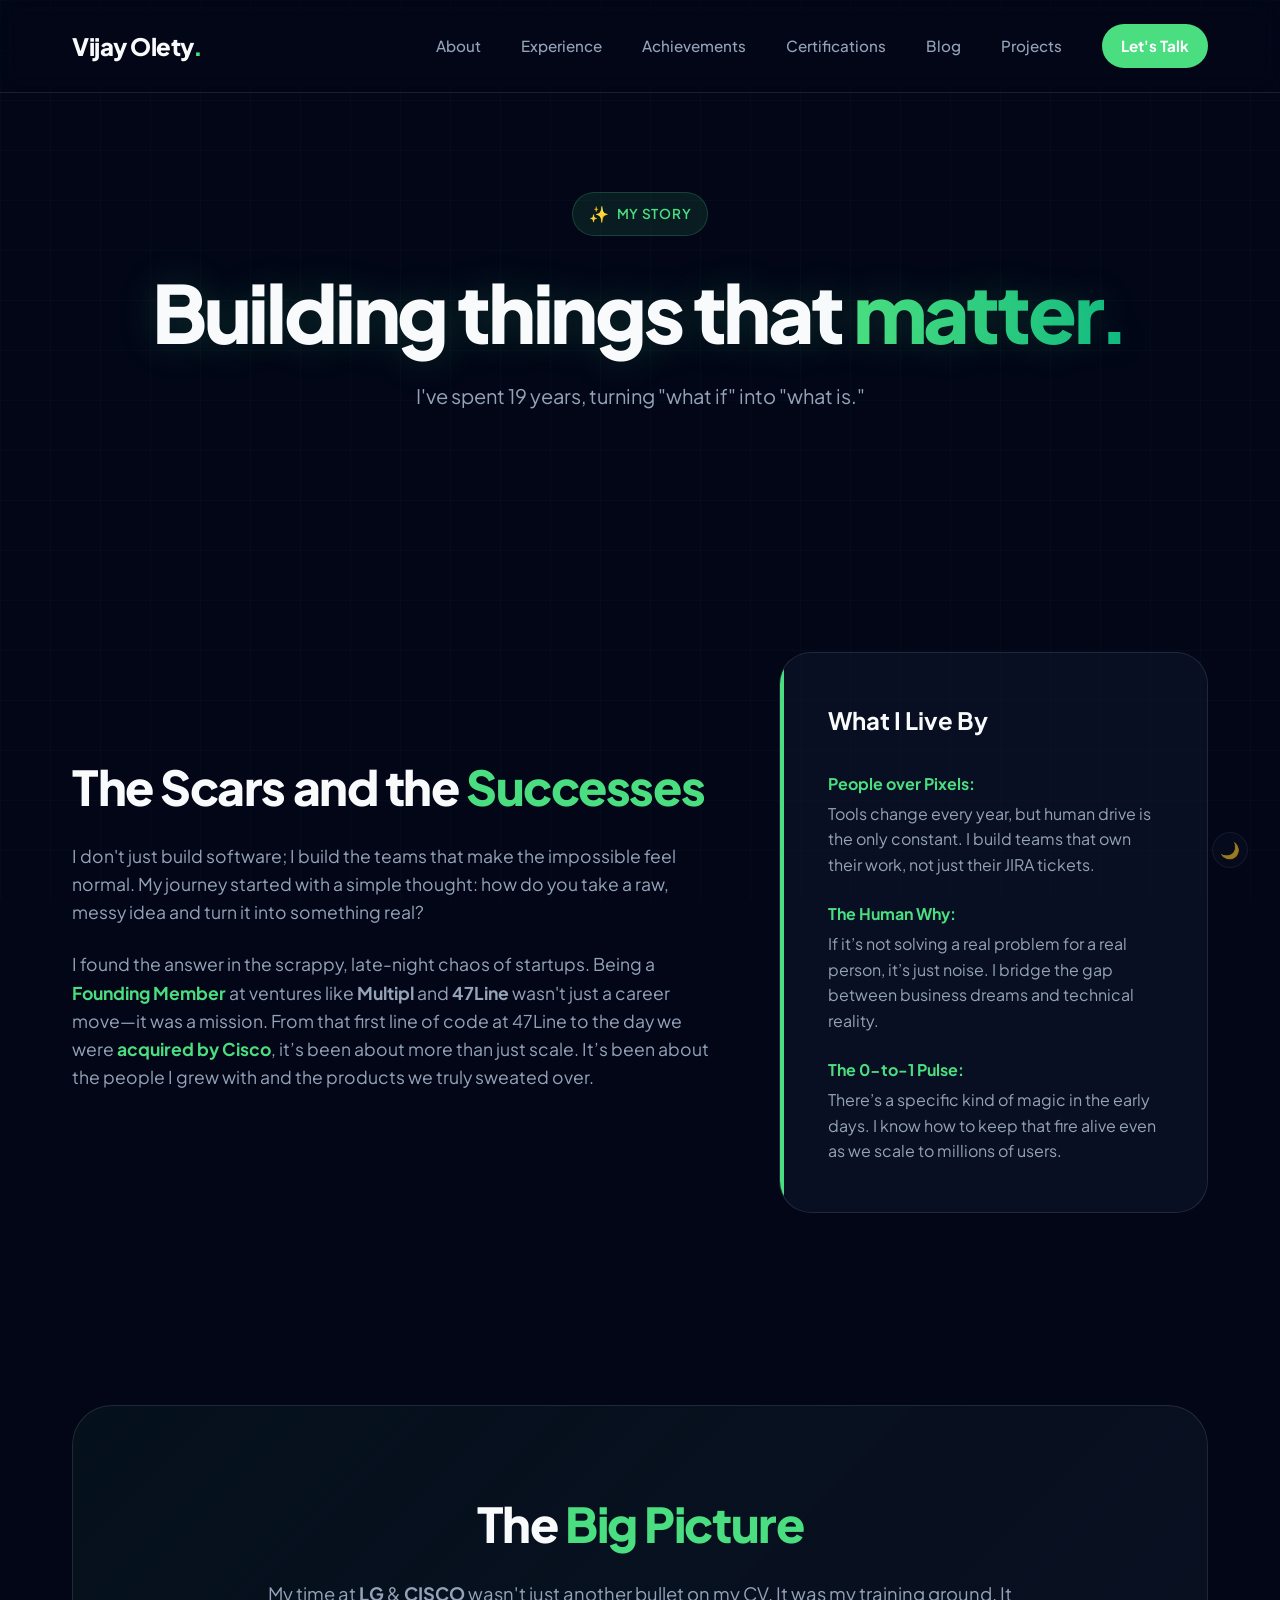
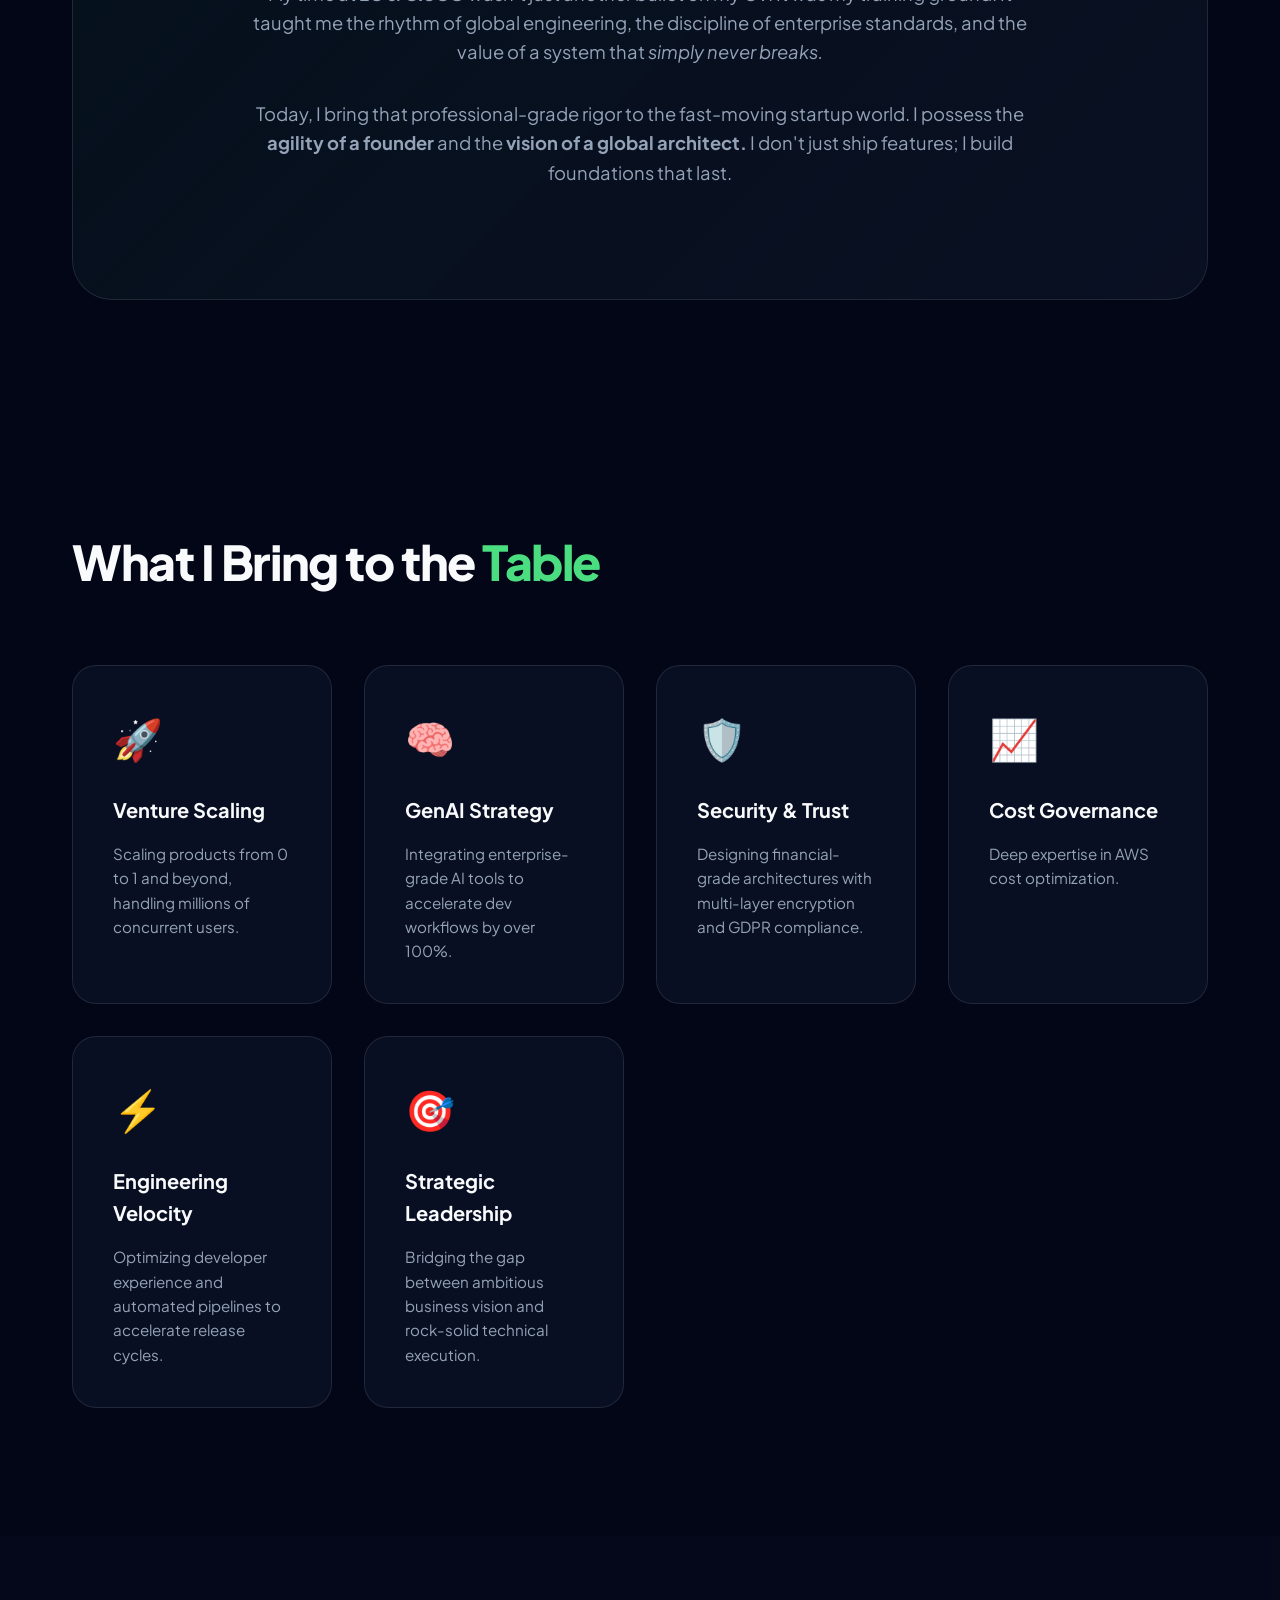
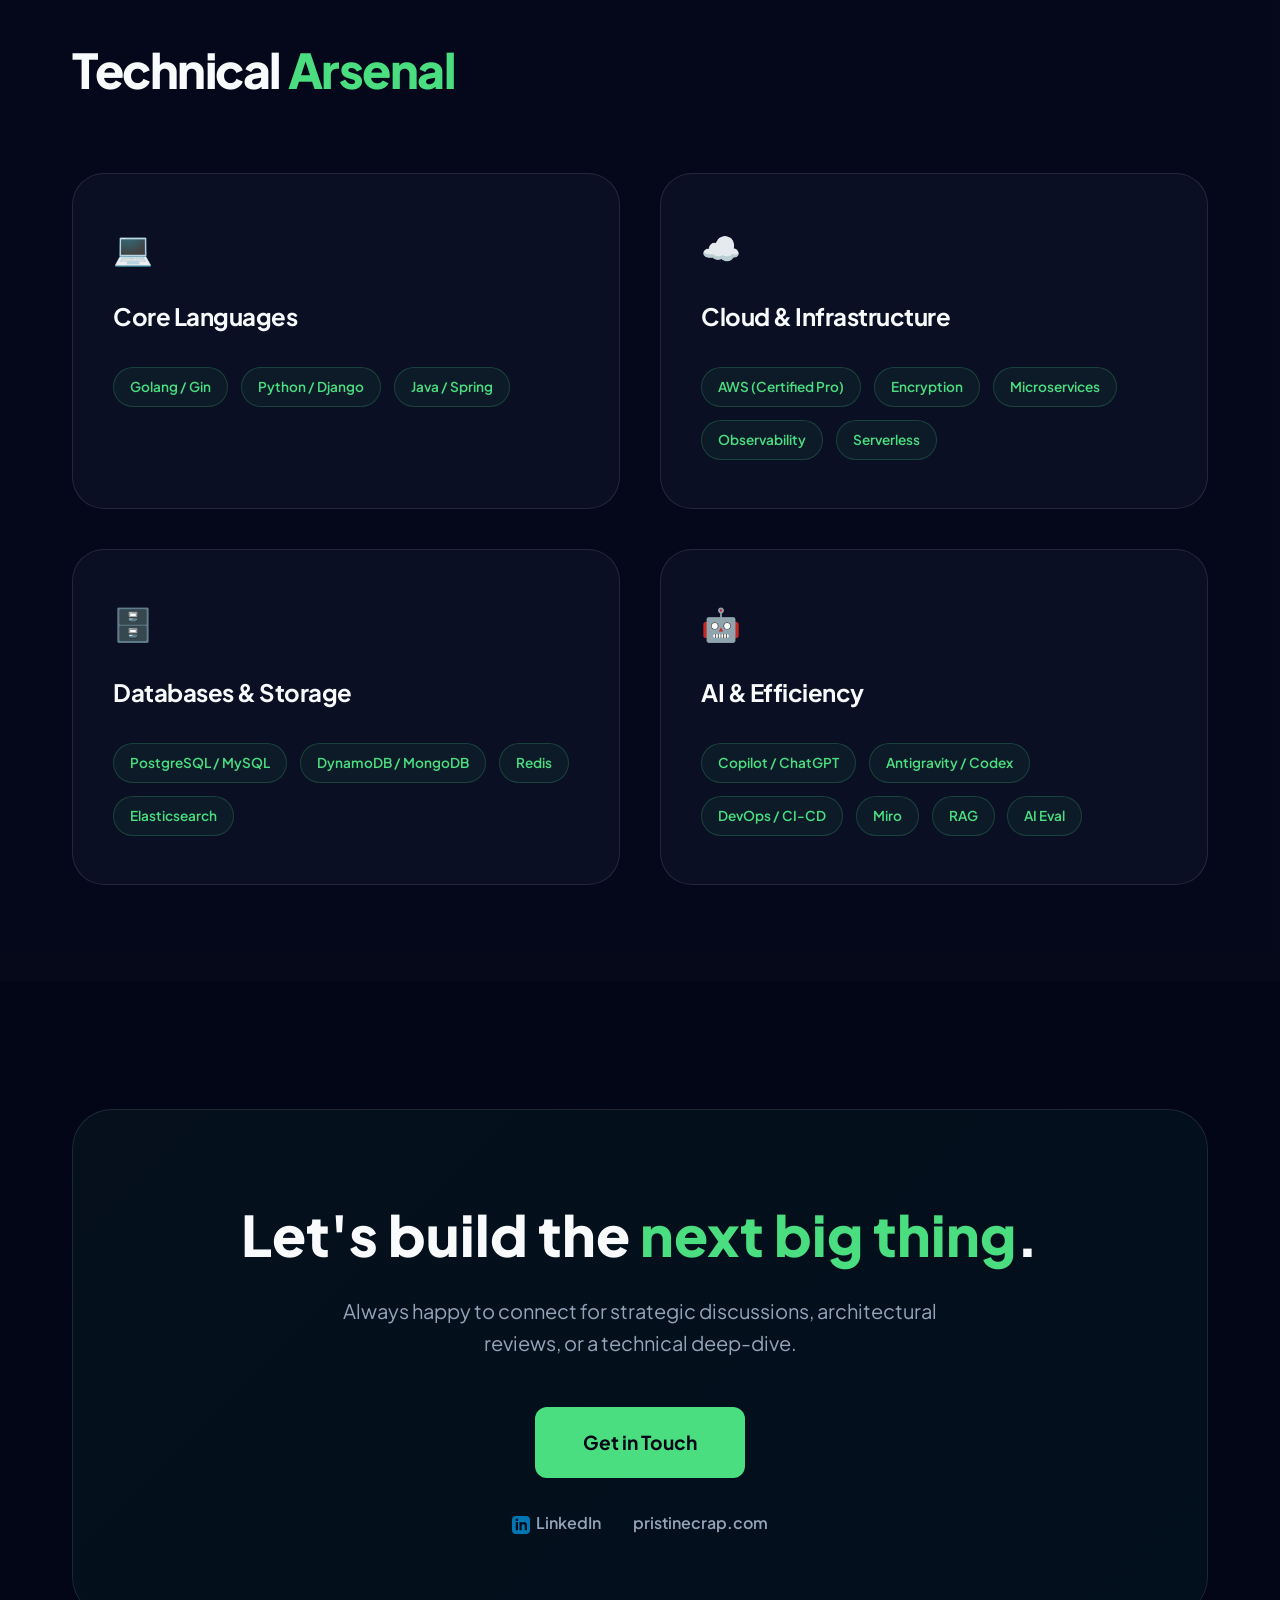
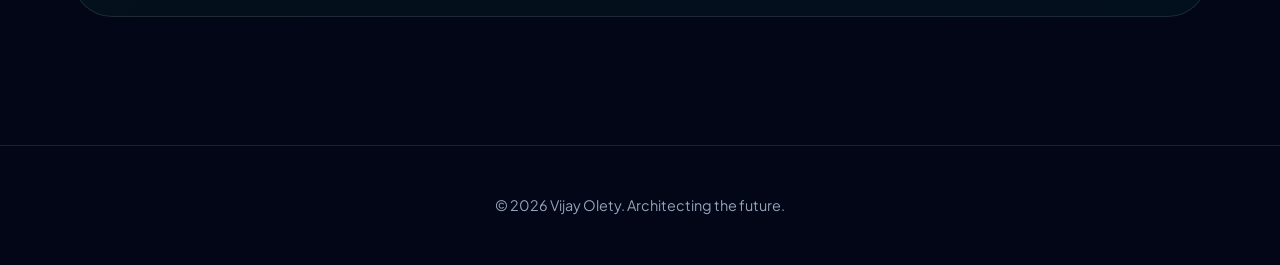
==== commit a419d608: "feat: introduce dedicated projects page with terminal UI and creative README" ====
--- a/about.html
+++ b/about.html
@@ -55,7 +55,7 @@
                 <a href="achievements.html">Achievements</a>
                 <a href="certifications.html">Certifications</a>
                 <a href="https://pristinecrap.com" target="_blank">Blog</a>
-                <a href="https://github.com/vijayolety" target="_blank">GitHub</a>
+                <a href="projects.html">Projects</a>
                 <a href="mailto:vijay.olety@gmail.com" class="nav-cta">Let's Talk</a>
             </nav>
             <button class="mobile-nav-toggle" aria-label="Toggle navigation">
--- a/style.css
+++ b/style.css
@@ -1311,4 +1311,143 @@
         grid-template-columns: 1fr;
         gap: 2rem;
     }
+}
+
+/* Terminal Window Aesthetic for Projects */
+.terminal-window {
+    background: var(--bg-deep);
+    border: 1px solid var(--border);
+    border-radius: 12px;
+    overflow: hidden;
+    box-shadow: 0 20px 40px rgba(0, 0, 0, 0.4), 0 0 20px rgba(74, 222, 128, 0.05);
+    transition: var(--transition);
+    max-width: 900px;
+    margin: 4rem auto;
+}
+
+.terminal-window:hover {
+    border-color: rgba(74, 222, 128, 0.3);
+    box-shadow: 0 20px 40px rgba(0, 0, 0, 0.5), 0 0 30px rgba(74, 222, 128, 0.1);
+}
+
+.terminal-header {
+    background: var(--bg-card);
+    padding: 0.75rem 1rem;
+    display: flex;
+    align-items: center;
+    border-bottom: 1px solid var(--border);
+}
+
+.terminal-controls {
+    display: flex;
+    gap: 0.5rem;
+}
+
+.control-dot {
+    width: 12px;
+    height: 12px;
+    border-radius: 50%;
+}
+
+.dot-red { background: #ff5f56; }
+.dot-yellow { background: #ffbd2e; }
+.dot-green { background: #27c93f; }
+
+.terminal-title {
+    flex-grow: 1;
+    text-align: center;
+    font-family: monospace;
+    font-size: 0.9rem;
+    color: var(--text-secondary);
+    letter-spacing: 0.05em;
+    margin-right: 48px; /* Offset the dots to keep centered */
+}
+
+.terminal-body {
+    padding: 3rem;
+}
+
+.project-heading {
+    font-size: 2.5rem;
+    font-weight: 800;
+    margin-bottom: 1.5rem;
+    color: var(--text-primary);
+}
+
+.project-description {
+    font-size: 1.1rem;
+    color: var(--text-secondary);
+    margin-bottom: 2rem;
+    max-width: 700px;
+}
+
+.code-stats {
+    background: rgba(15, 23, 42, 0.8);
+    border: 1px solid var(--border);
+    border-radius: 8px;
+    padding: 1.5rem;
+    margin-bottom: 2.5rem;
+    font-family: monospace;
+    color: var(--accent-primary);
+}
+
+[data-theme="light"] .code-stats {
+    background: rgba(248, 250, 252, 0.8);
+    color: var(--accent-secondary);
+}
+
+.code-stats p {
+    margin-bottom: 0.5rem;
+}
+
+.code-stats .key {
+    color: var(--text-secondary);
+}
+
+.code-stats .string {
+    color: #ffd700;
+}
+
+[data-theme="light"] .code-stats .string {
+    color: #d97706; /* Darker yellow/orange for readability in light mode */
+}
+
+.terminal-actions {
+    display: flex;
+    gap: 1rem;
+}
+
+.btn-command {
+    background: transparent;
+    color: var(--accent-primary);
+    border: 1px solid var(--accent-primary);
+    padding: 0.8rem 1.5rem;
+    border-radius: 6px;
+    font-family: monospace;
+    font-size: 1rem;
+    font-weight: 600;
+    text-decoration: none;
+    transition: var(--transition);
+    display: inline-flex;
+    align-items: center;
+    gap: 0.5rem;
+}
+
+.btn-command::before {
+    content: "$";
+    color: var(--text-secondary);
+}
+
+.btn-command:hover {
+    background: rgba(74, 222, 128, 0.1);
+    box-shadow: 0 0 15px rgba(74, 222, 128, 0.2);
+}
+
+@media (max-width: 768px) {
+    .terminal-body {
+        padding: 2rem 1.5rem;
+    }
+    .project-heading {
+        font-size: 2rem;
+    }
 }
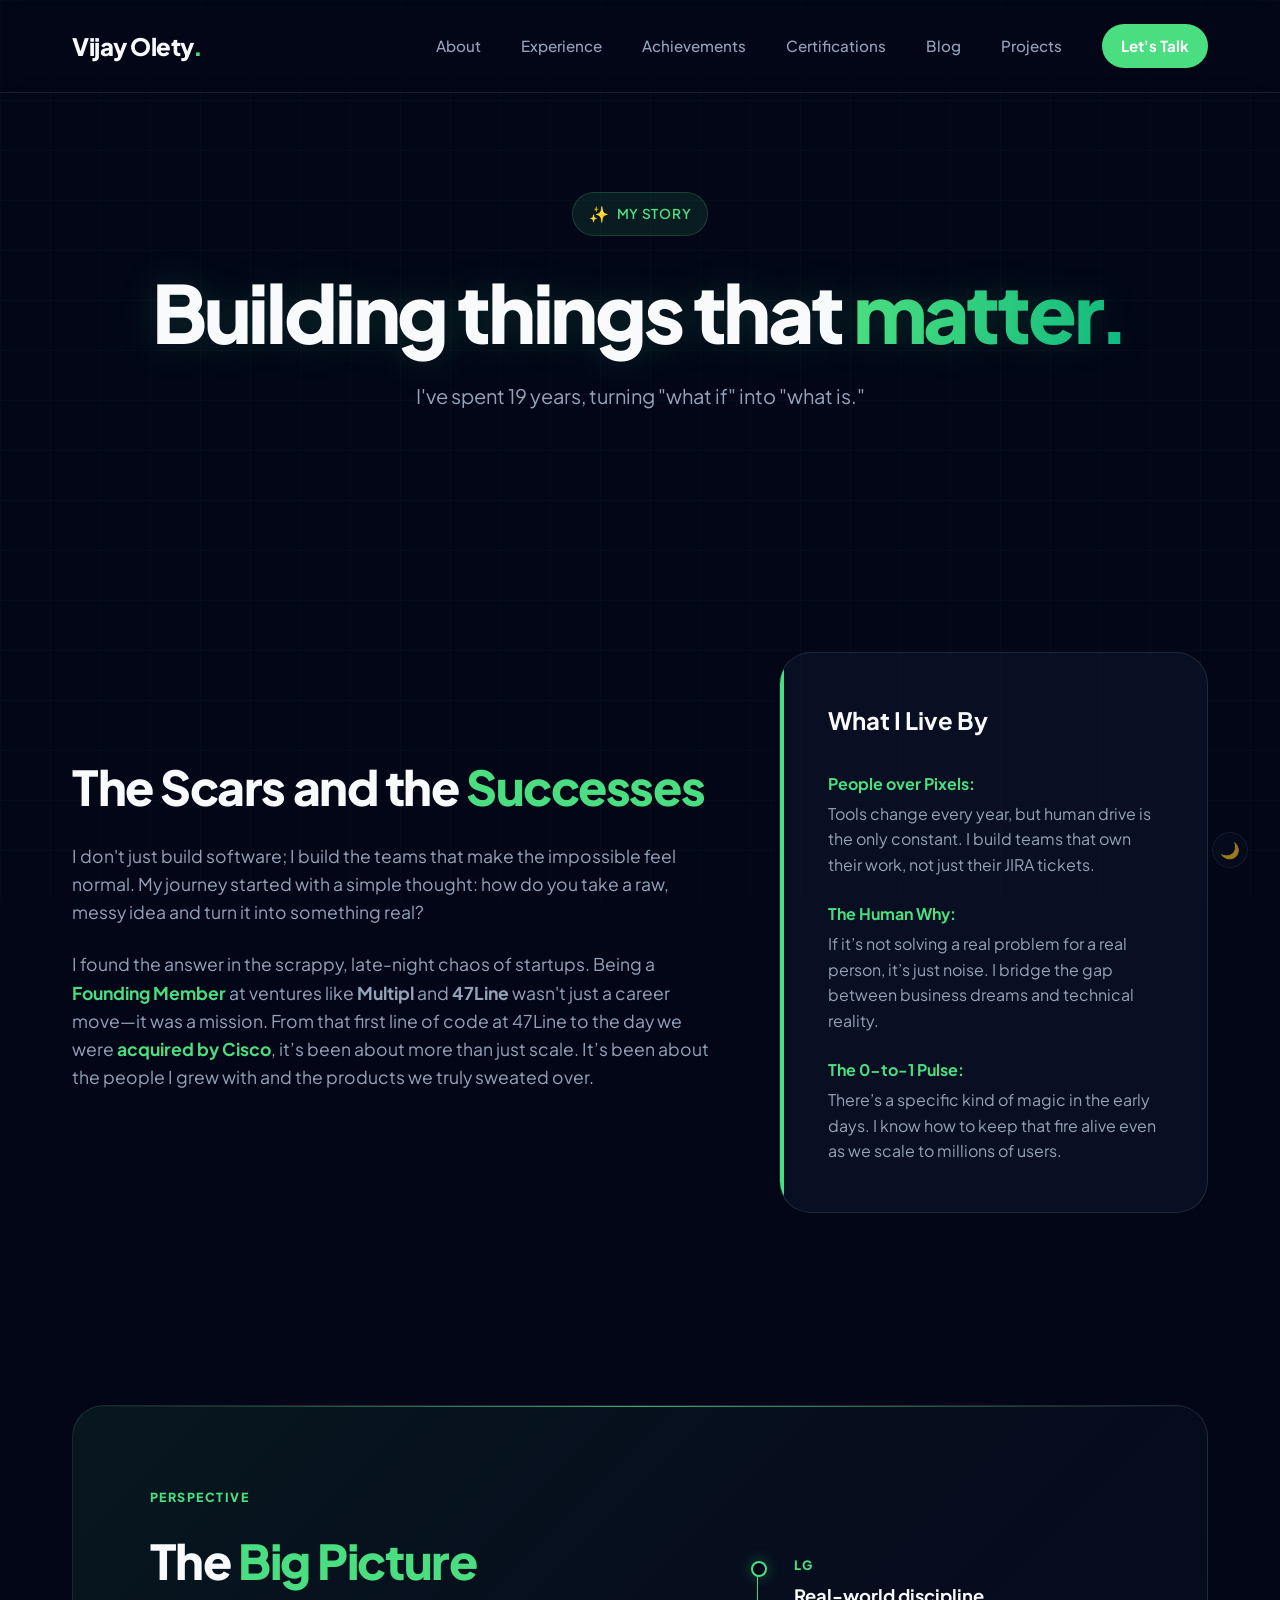
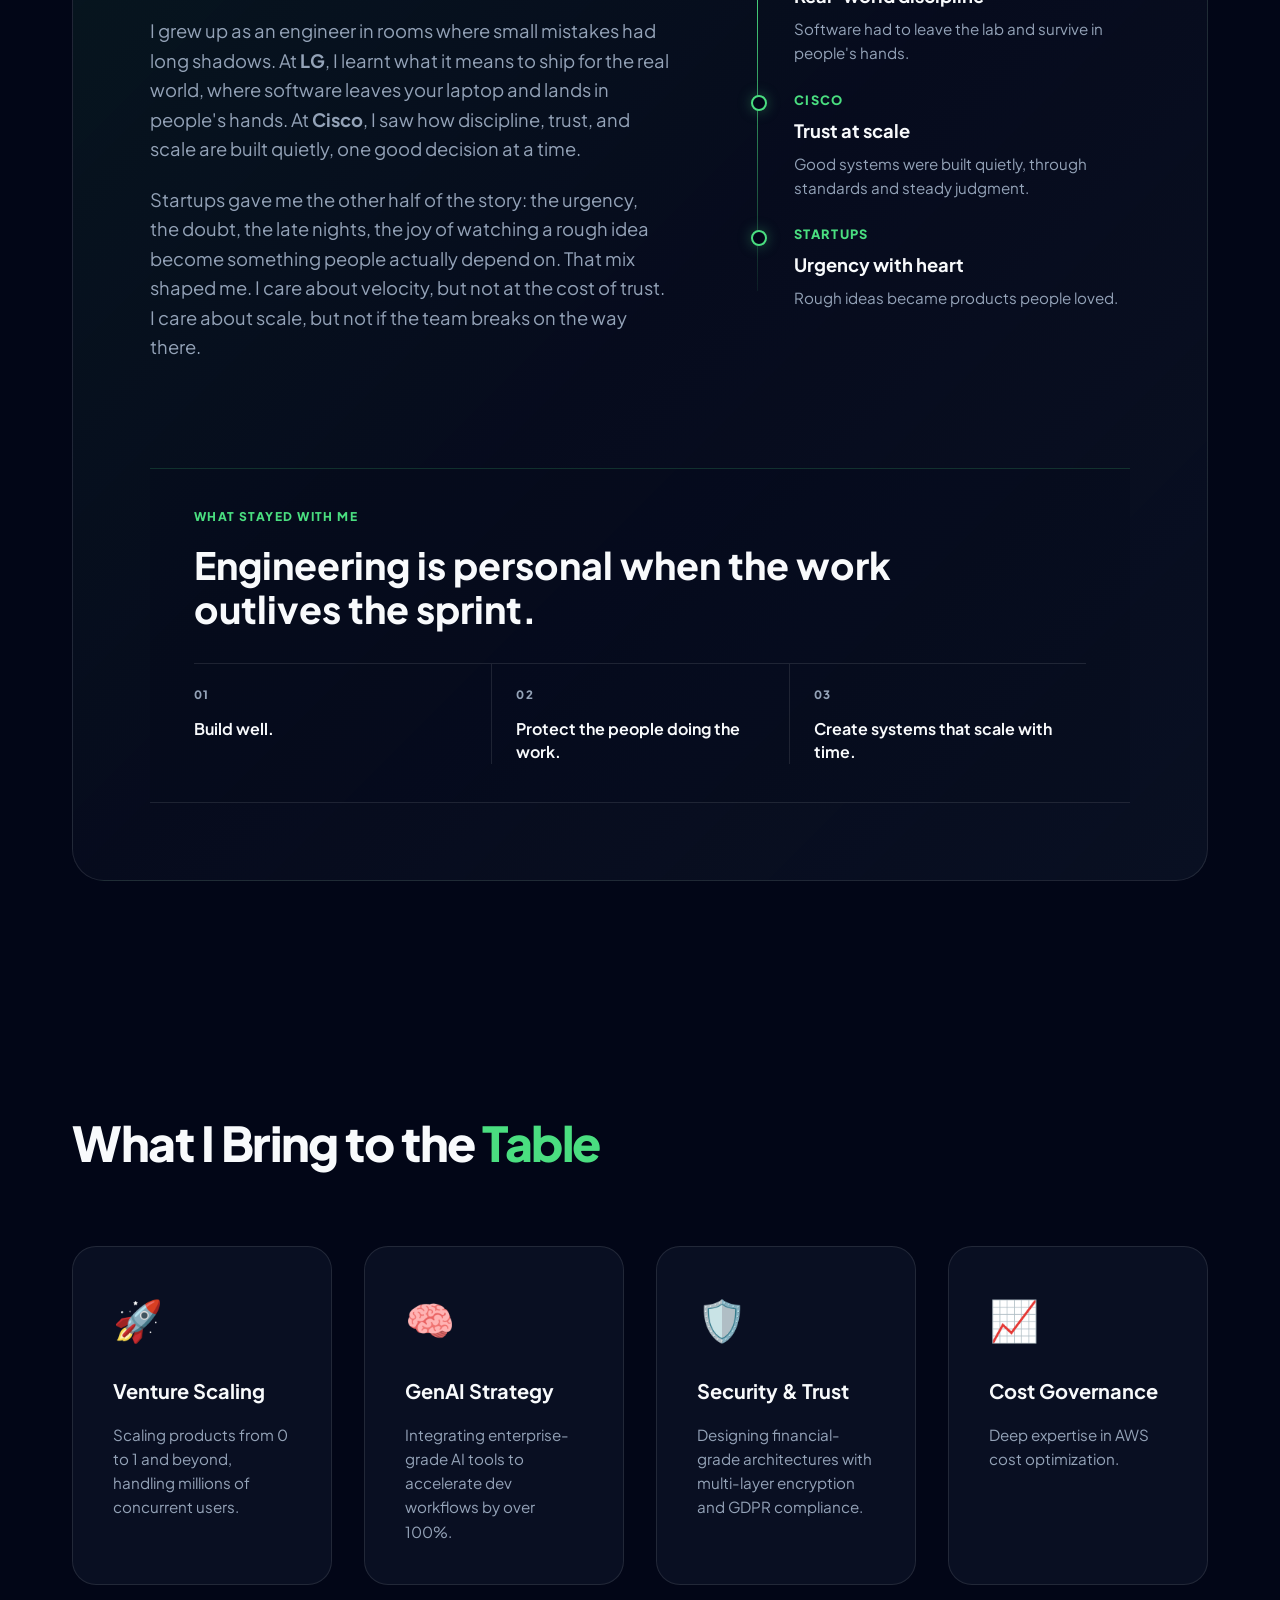
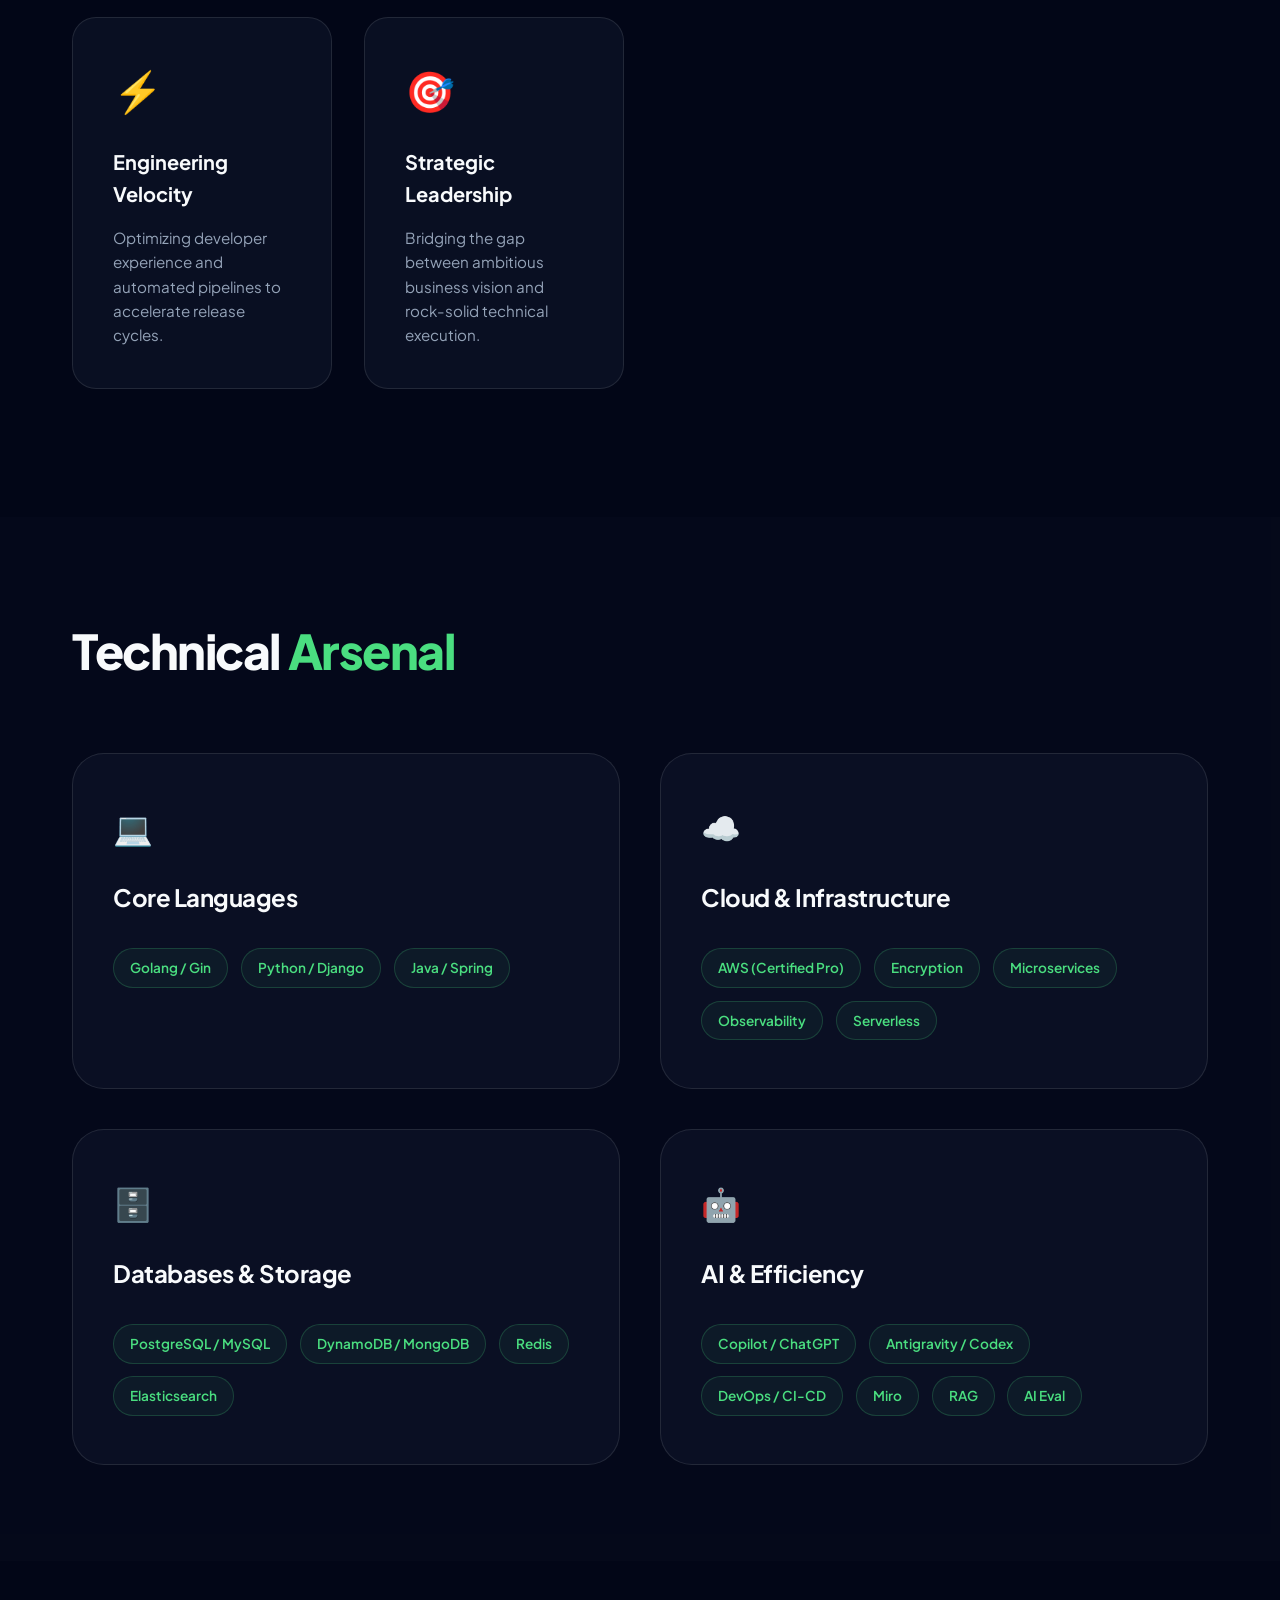
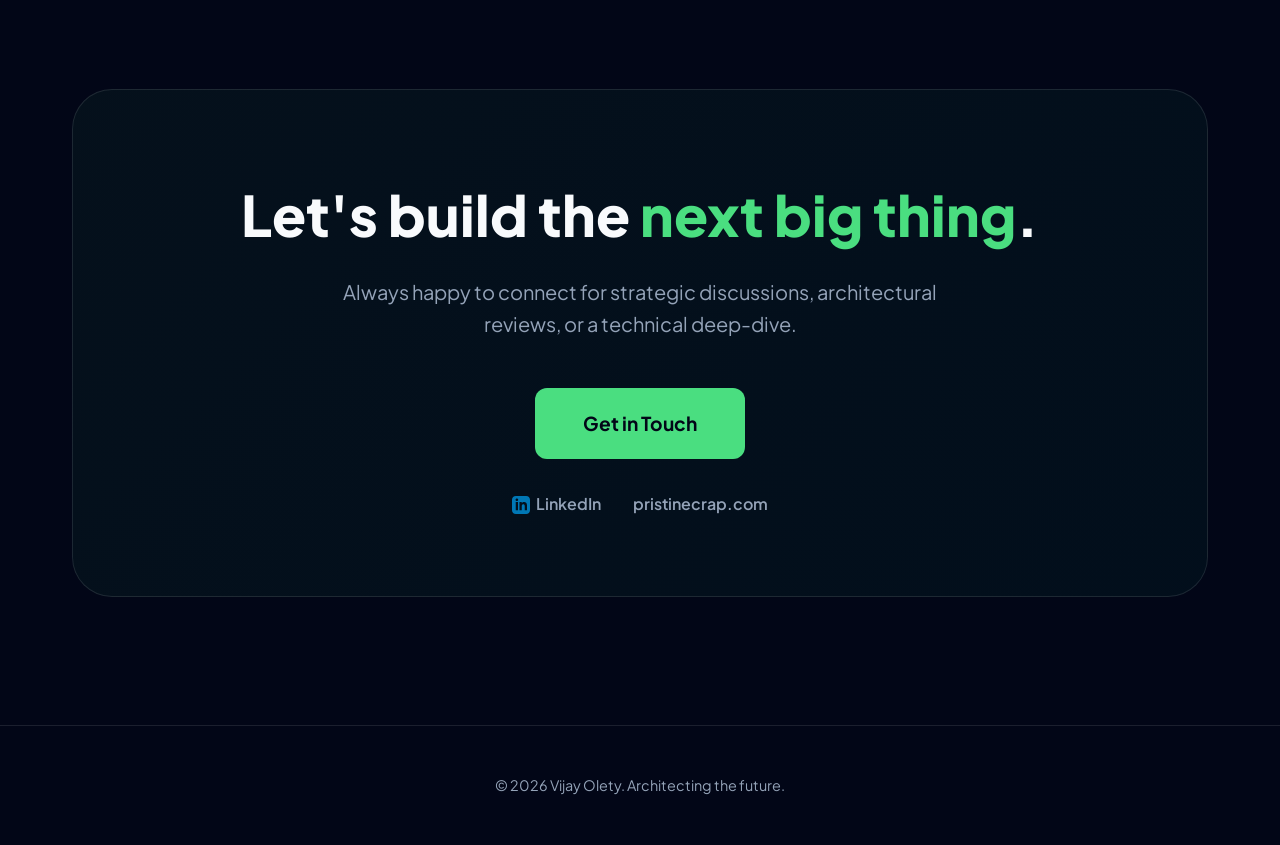
==== commit 67ef783c: "Made changes to projects and about pages" ====
--- a/about.html
+++ b/about.html
@@ -124,18 +124,60 @@
         <!-- Landscape Section -->
         <section class="landscape-section reveal-on-scroll">
             <div class="container">
-                <div class="landscape-card">
-                    <h2 class="section-title">The <span class="accent-text">Big Picture</span></h2>
-                    <p class="desc">
-                        My time at <strong>LG</strong> & <strong>CISCO</strong> wasn't just another bullet on my CV. It
-                        was my training ground. It taught me the rhythm of global engineering, the discipline of
-                        enterprise standards, and the value of a system that <em>simply never breaks.</em>
-                    </p>
-                    <p class="desc">
-                        Today, I bring that professional-grade rigor to the fast-moving startup world. I possess the
-                        <strong>agility of a founder</strong> and the <strong>vision of a global architect.</strong> I
-                        don't just ship features; I build foundations that last.
-                    </p>
+                <div class="landscape-story">
+                    <div class="landscape-copy">
+                        <span class="section-kicker">Perspective</span>
+                        <h2 class="section-title">The <span class="accent-text">Big Picture</span></h2>
+                        <p class="desc">
+                            I grew up as an engineer in rooms where small mistakes had long shadows. At
+                            <strong>LG</strong>, I learnt what it means to ship for the real world, where software leaves
+                            your laptop and lands in people's hands. At <strong>Cisco</strong>, I saw how discipline,
+                            trust, and scale are built quietly, one good decision at a time.
+                        </p>
+                        <p class="desc">
+                            Startups gave me the other half of the story: the urgency, the doubt, the late nights, the
+                            joy of watching a rough idea become something people actually depend on. That mix shaped me. I
+                            care about velocity, but not at the cost of trust. I care about scale, but not if the team
+                            breaks on the way there.
+                        </p>
+                    </div>
+
+                    <div class="landscape-rail" aria-label="Engineering journey highlights">
+                        <div class="landscape-node">
+                            <span class="node-year">LG</span>
+                            <h3>Real-world discipline</h3>
+                            <p>Software had to leave the lab and survive in people's hands.</p>
+                        </div>
+                        <div class="landscape-node">
+                            <span class="node-year">Cisco</span>
+                            <h3>Trust at scale</h3>
+                            <p>Good systems were built quietly, through standards and steady judgment.</p>
+                        </div>
+                        <div class="landscape-node">
+                            <span class="node-year">Startups</span>
+                            <h3>Urgency with heart</h3>
+                            <p>Rough ideas became products people loved.</p>
+                        </div>
+                    </div>
+
+                    <div class="landscape-closing">
+                        <span class="closing-label">What stayed with me</span>
+                        <h3>Engineering is personal when the work outlives the sprint.</h3>
+                        <div class="closing-principles" aria-label="Engineering principles">
+                            <div class="closing-principle">
+                                <span class="principle-index accent-text">01</span>
+                                <span>Build well.</span>
+                            </div>
+                            <div class="closing-principle">
+                                <span class="principle-index accent-text">02</span>
+                                <span>Protect the people doing the work.</span>
+                            </div>
+                            <div class="closing-principle">
+                                <span class="principle-index accent-text">03</span>
+                                <span>Create systems that scale with time.</span>
+                            </div>
+                        </div>
+                    </div>
                 </div>
             </div>
         </section>
@@ -267,4 +309,4 @@
     <script src="app.js"></script>
 </body>
 
-</html>+</html>
--- a/style.css
+++ b/style.css
@@ -810,19 +810,175 @@
     padding: 6rem 0;
 }
 
-.landscape-card {
-    background: linear-gradient(135deg, rgba(74, 222, 128, 0.05) 0%, var(--bg-card) 100%);
+.landscape-story {
+    display: grid;
+    grid-template-columns: minmax(0, 1.15fr) minmax(280px, 0.85fr);
+    gap: clamp(3rem, 6vw, 5rem);
+    align-items: center;
+    background:
+        linear-gradient(135deg, rgba(74, 222, 128, 0.08) 0%, rgba(15, 23, 42, 0.35) 48%, var(--bg-card) 100%);
     border: 1px solid var(--border);
-    border-radius: 40px;
-    padding: 5rem;
-    text-align: center;
-}
-
-.landscape-card .desc {
-    max-width: 800px;
-    margin: 0 auto 2rem;
+    border-radius: 32px;
+    padding: clamp(2rem, 6vw, 5rem);
+    position: relative;
+    overflow: hidden;
+}
+
+.landscape-story::before {
+    content: '';
+    position: absolute;
+    top: 0;
+    left: 0;
+    width: 100%;
+    height: 1px;
+    background: linear-gradient(90deg, transparent, rgba(74, 222, 128, 0.75), transparent);
+}
+
+.landscape-copy {
+    position: relative;
+    z-index: 1;
+}
+
+.section-kicker {
+    display: inline-block;
+    color: var(--accent-primary);
+    font-size: 0.78rem;
+    font-weight: 800;
+    letter-spacing: 0.12em;
+    text-transform: uppercase;
+    margin-bottom: 1rem;
+}
+
+.landscape-copy .desc {
     font-size: 1.15rem;
     color: var(--text-secondary);
+    margin-bottom: 1.35rem;
+}
+
+.landscape-closing {
+    grid-column: 1 / -1;
+    margin-top: 0.5rem;
+    padding: 2.4rem clamp(1.5rem, 4vw, 2.75rem);
+    background: rgba(2, 6, 23, 0.18);
+    border-top: 1px solid rgba(74, 222, 128, 0.18);
+    border-bottom: 1px solid var(--border);
+    position: relative;
+    z-index: 1;
+}
+
+.landscape-closing::before {
+    display: none;
+}
+
+.closing-label {
+    display: block;
+    color: var(--accent-primary);
+    font-size: 0.75rem;
+    font-weight: 800;
+    letter-spacing: 0.12em;
+    text-transform: uppercase;
+    margin-bottom: 1rem;
+}
+
+.landscape-closing h3 {
+    color: var(--text-primary);
+    max-width: 760px;
+    font-size: clamp(1.45rem, 3vw, 2.35rem);
+    font-weight: 750;
+    line-height: 1.18;
+    letter-spacing: 0;
+    margin-bottom: 2rem;
+}
+
+.closing-principles {
+    display: grid;
+    grid-template-columns: repeat(3, 1fr);
+    gap: 0;
+    border-top: 1px solid var(--border);
+}
+
+.closing-principle {
+    padding: 1.35rem 1.5rem 0 0;
+    min-height: 90px;
+}
+
+.closing-principle + .closing-principle {
+    border-left: 1px solid var(--border);
+    padding-left: 1.5rem;
+}
+
+.principle-index {
+    display: block;
+    color: var(--text-secondary);
+    font-size: 0.72rem;
+    font-weight: 800;
+    letter-spacing: 0.12em;
+    margin-bottom: 0.8rem;
+}
+
+.closing-principle span:last-child {
+    display: block;
+    color: var(--text-primary);
+    font-size: 1rem;
+    font-weight: 650;
+    line-height: 1.45;
+}
+
+.landscape-rail {
+    position: relative;
+    display: grid;
+    gap: 1.5rem;
+    z-index: 1;
+}
+
+.landscape-rail::before {
+    content: '';
+    position: absolute;
+    top: 1.25rem;
+    bottom: 1.25rem;
+    left: 0.7rem;
+    width: 1px;
+    background: linear-gradient(to bottom, var(--accent-primary), rgba(74, 222, 128, 0.08));
+}
+
+.landscape-node {
+    position: relative;
+    padding-left: 3rem;
+}
+
+.landscape-node::before {
+    content: '';
+    position: absolute;
+    left: 0.32rem;
+    top: 0.35rem;
+    width: 0.75rem;
+    height: 0.75rem;
+    border-radius: 50%;
+    background: var(--bg-deep);
+    border: 2px solid var(--accent-primary);
+    box-shadow: 0 0 14px rgba(74, 222, 128, 0.35);
+}
+
+.node-year {
+    display: block;
+    color: var(--accent-primary);
+    font-size: 0.8rem;
+    font-weight: 800;
+    letter-spacing: 0.1em;
+    text-transform: uppercase;
+    margin-bottom: 0.35rem;
+}
+
+.landscape-node h3 {
+    color: var(--text-primary);
+    font-size: 1.15rem;
+    margin-bottom: 0.4rem;
+}
+
+.landscape-node p {
+    color: var(--text-secondary);
+    font-size: 0.95rem;
+    line-height: 1.6;
 }
 
 .skills-summary {
@@ -872,8 +1028,25 @@
         gap: 3rem;
     }
 
-    .landscape-card {
-        padding: 3rem 1.5rem;
+    .landscape-story {
+        grid-template-columns: 1fr;
+        gap: 3rem;
+        border-radius: 24px;
+    }
+
+    .closing-principles {
+        grid-template-columns: 1fr;
+    }
+
+    .closing-principle {
+        min-height: auto;
+        padding: 1.25rem 0;
+    }
+
+    .closing-principle + .closing-principle {
+        border-left: 0;
+        border-top: 1px solid var(--border);
+        padding-left: 0;
     }
 }
 
@@ -1450,4 +1623,52 @@
     .project-heading {
         font-size: 2rem;
     }
-}+}
+
+/* Projects Grid Layout */
+.projects-grid-section {
+    padding: 4rem 0 8rem;
+}
+
+.projects-grid {
+    display: grid;
+    grid-template-columns: repeat(2, 1fr);
+    gap: 2rem;
+    align-items: start;
+}
+
+/* Outreach AI spans full width as featured */
+.terminal-featured {
+    grid-column: 1 / -1;
+    max-width: 100%;
+    margin: 0;
+}
+
+/* Override terminal-window defaults inside the grid */
+.projects-grid .terminal-window {
+    max-width: 100%;
+    margin: 0;
+    display: flex;
+    flex-direction: column;
+    height: 100%;
+}
+
+.projects-grid .terminal-body {
+    flex: 1;
+    display: flex;
+    flex-direction: column;
+}
+
+.projects-grid .terminal-actions {
+    margin-top: auto;
+    padding-top: 1.5rem;
+}
+
+@media (max-width: 900px) {
+    .projects-grid {
+        grid-template-columns: 1fr;
+    }
+    .terminal-featured {
+        grid-column: 1;
+    }
+}
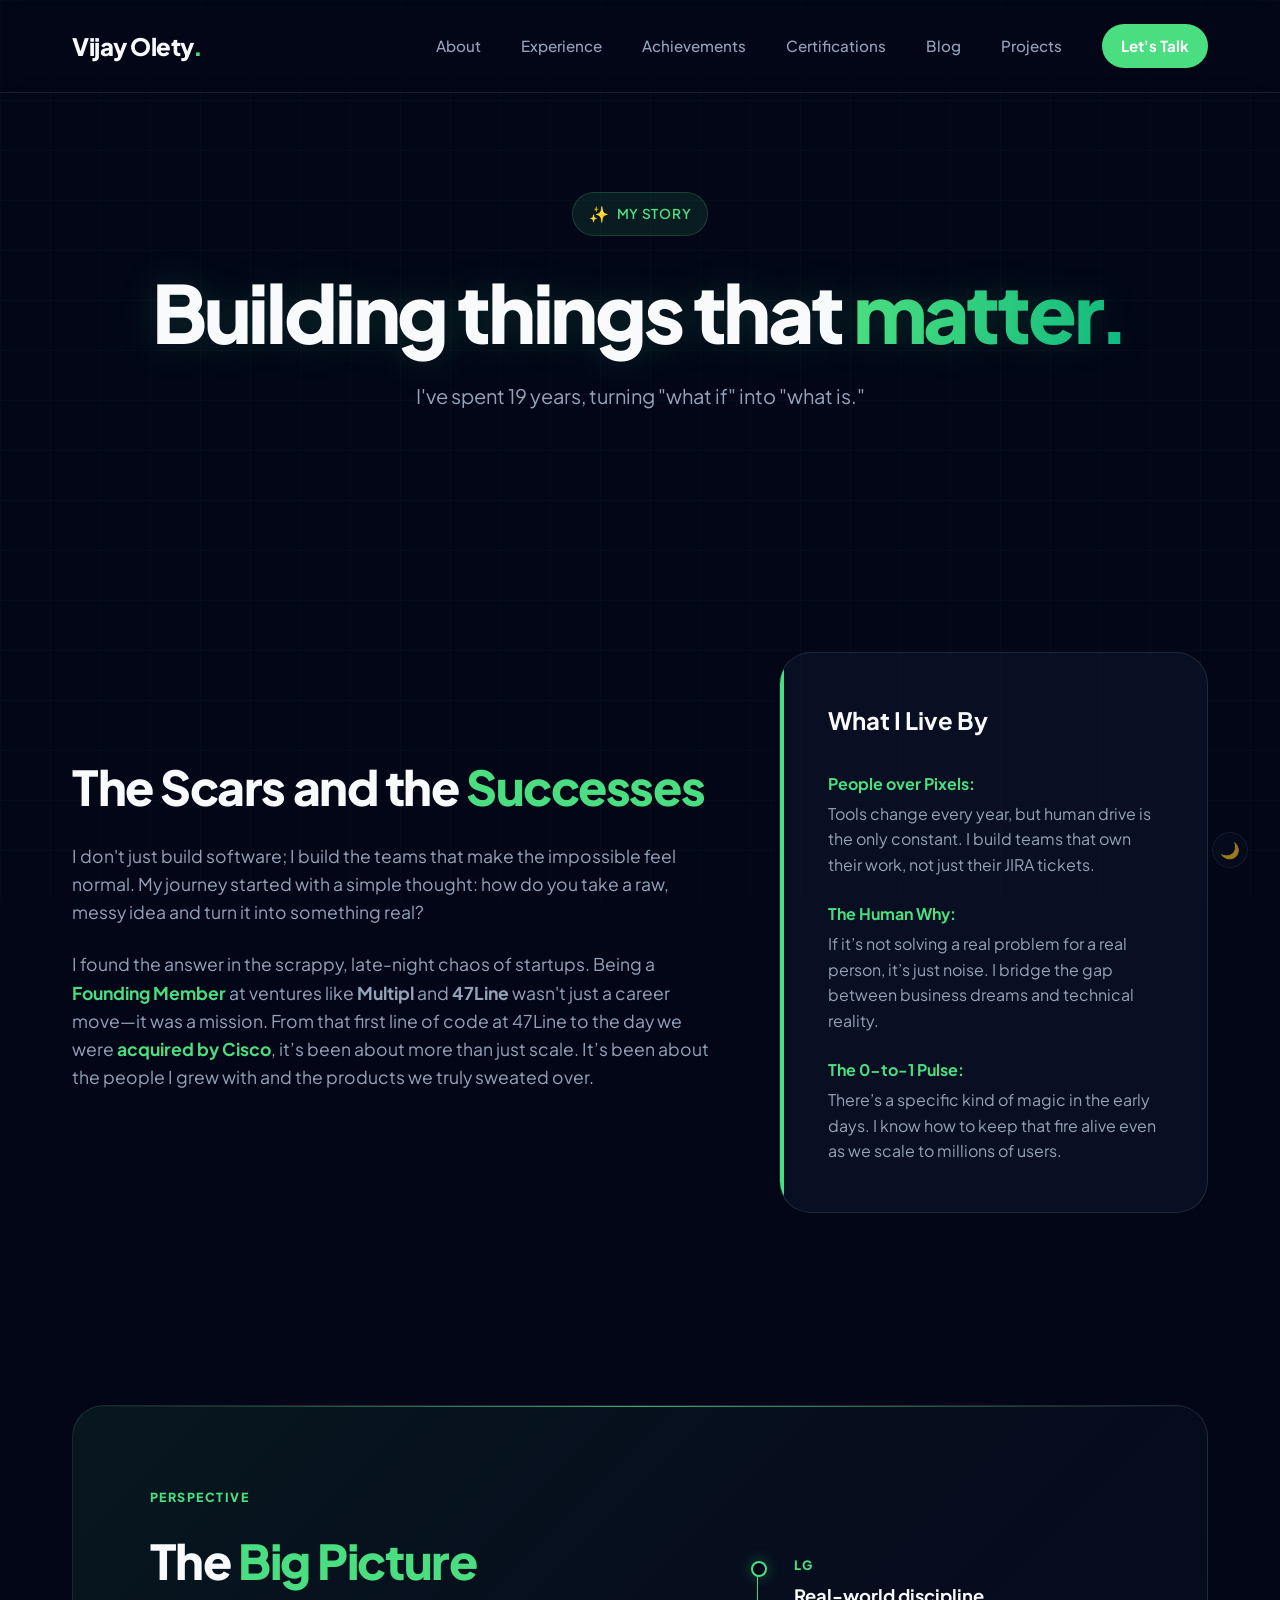
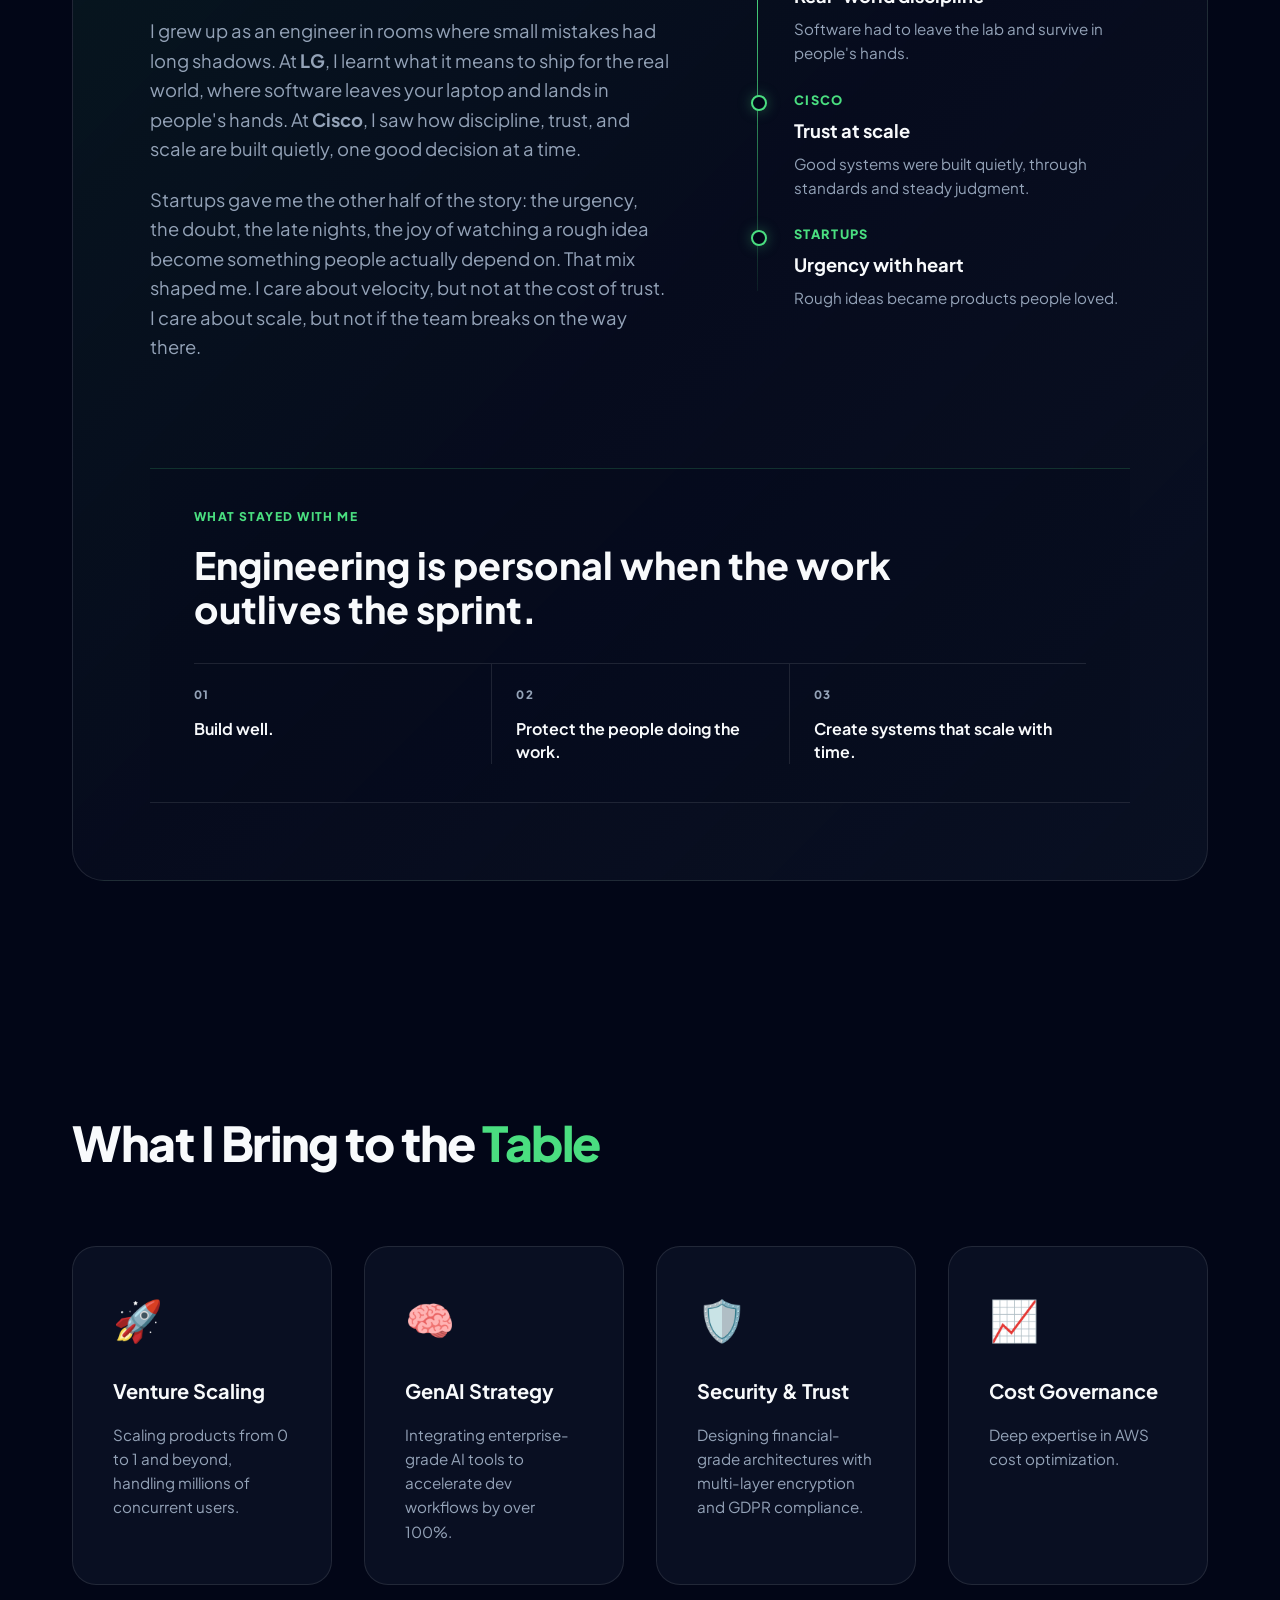
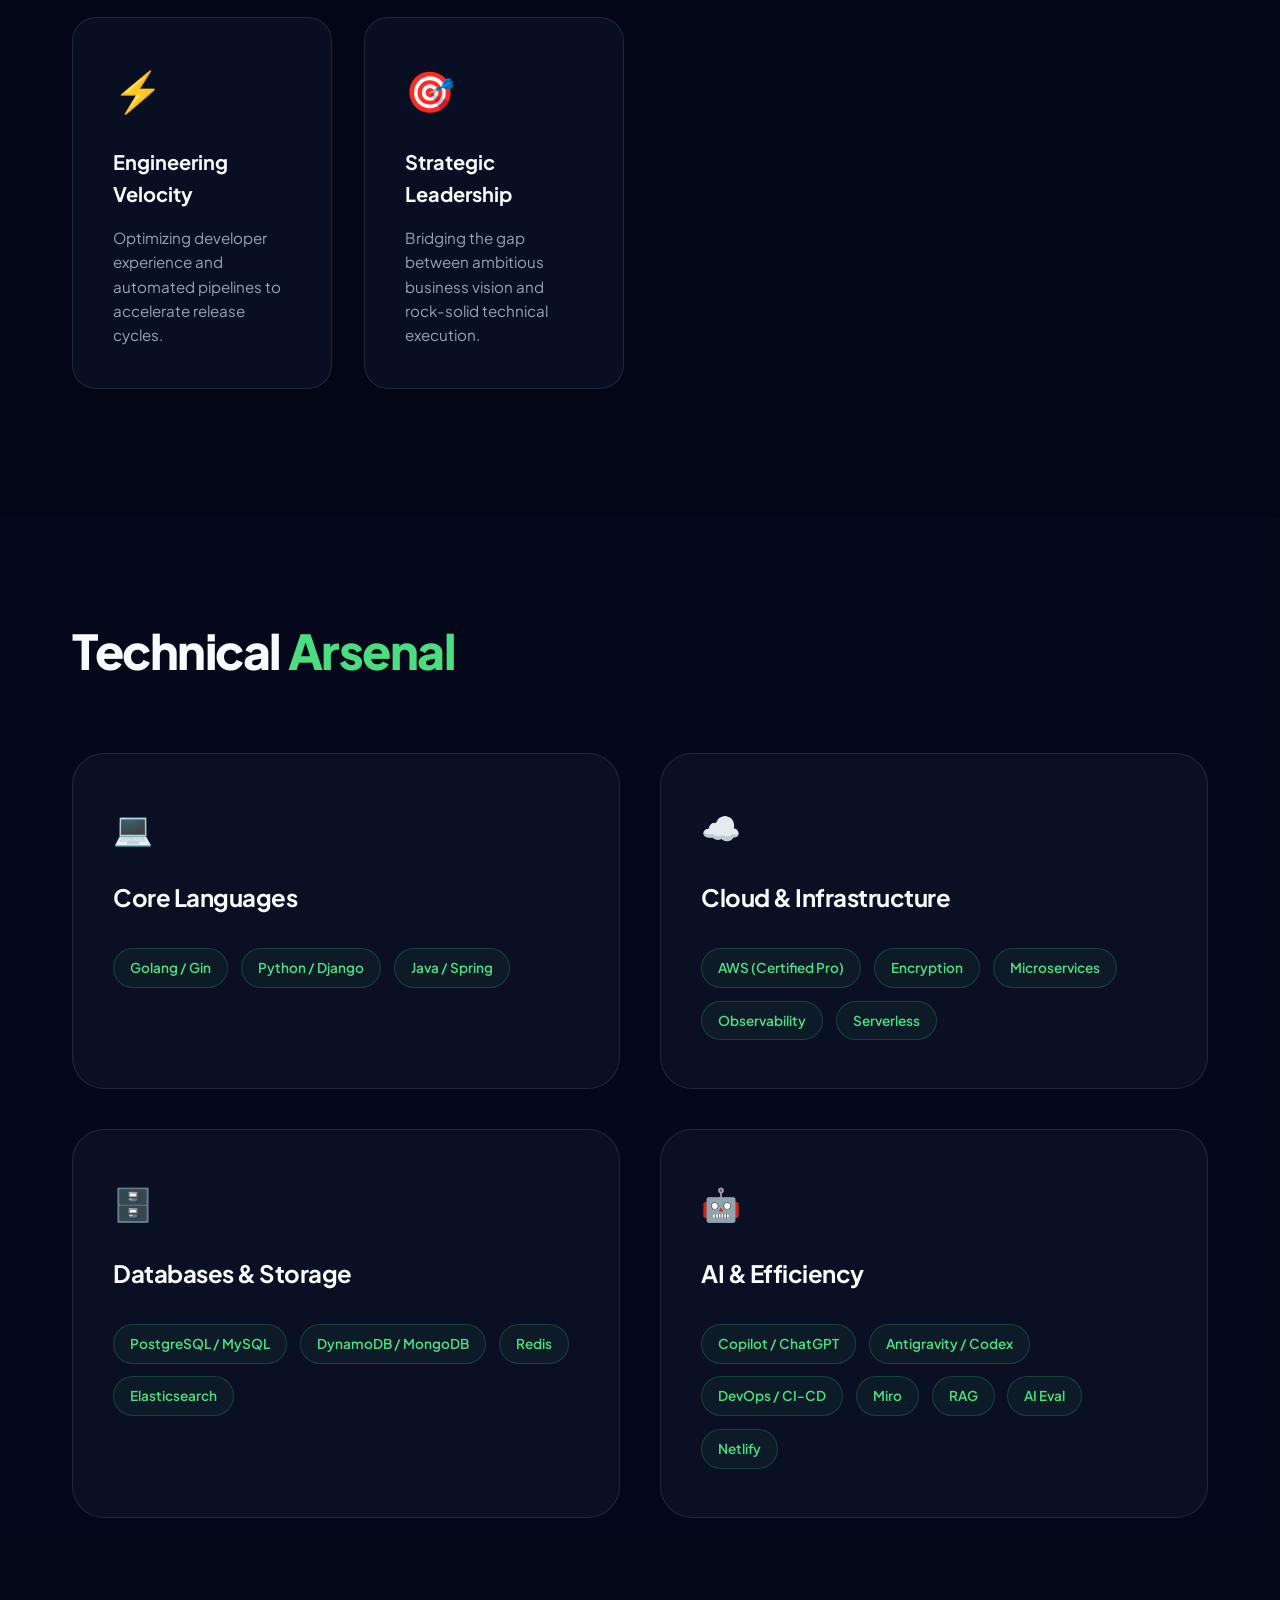
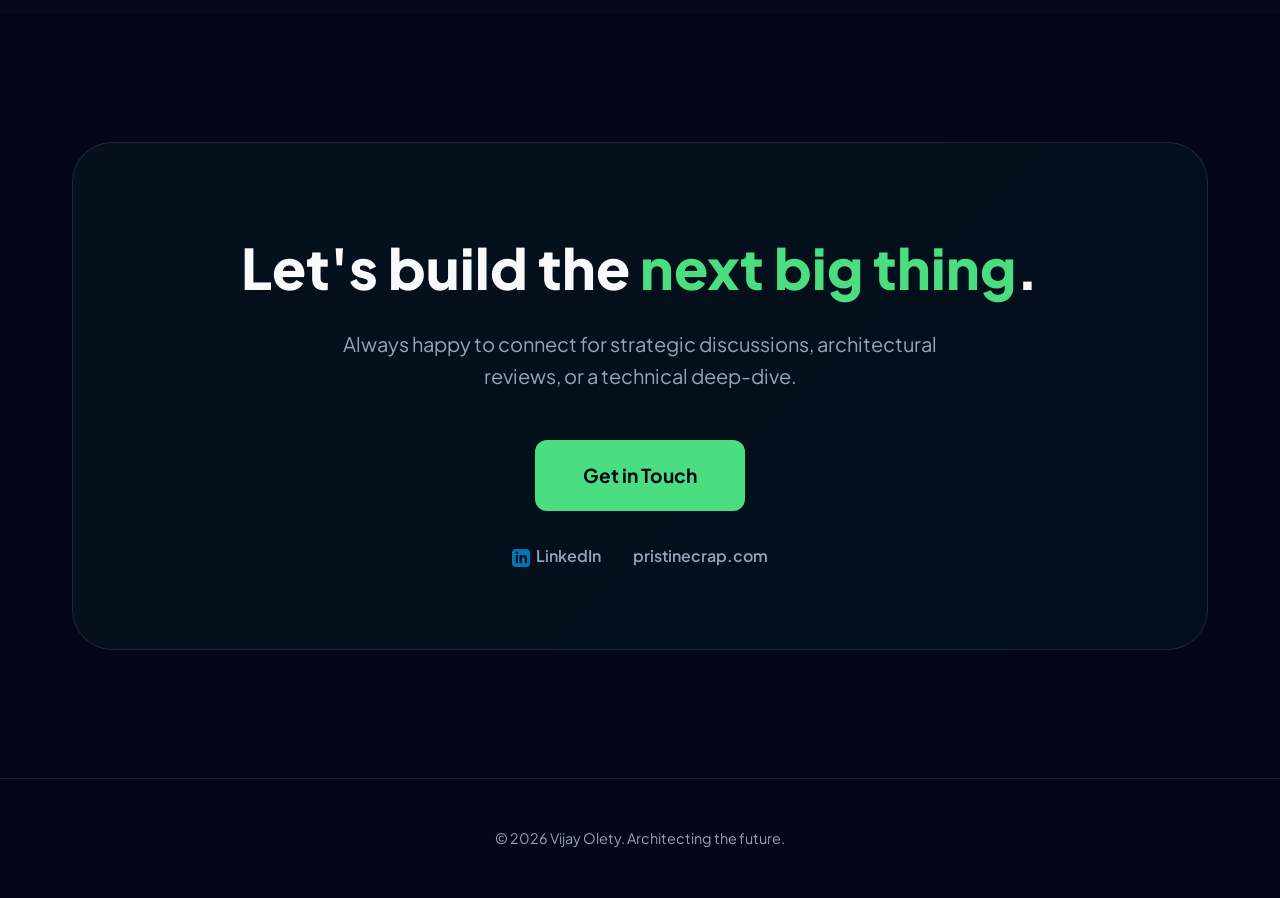
==== commit 266edec7: "feat: Added another AI project" ====
--- a/about.html
+++ b/about.html
@@ -267,6 +267,7 @@
                             <span class="tech-tag">Miro</span>
                             <span class="tech-tag">RAG</span>
                             <span class="tech-tag">AI Eval</span>
+							<span class="tech-tag">Netlify</span>
                         </div>
                     </div>
                 </div>
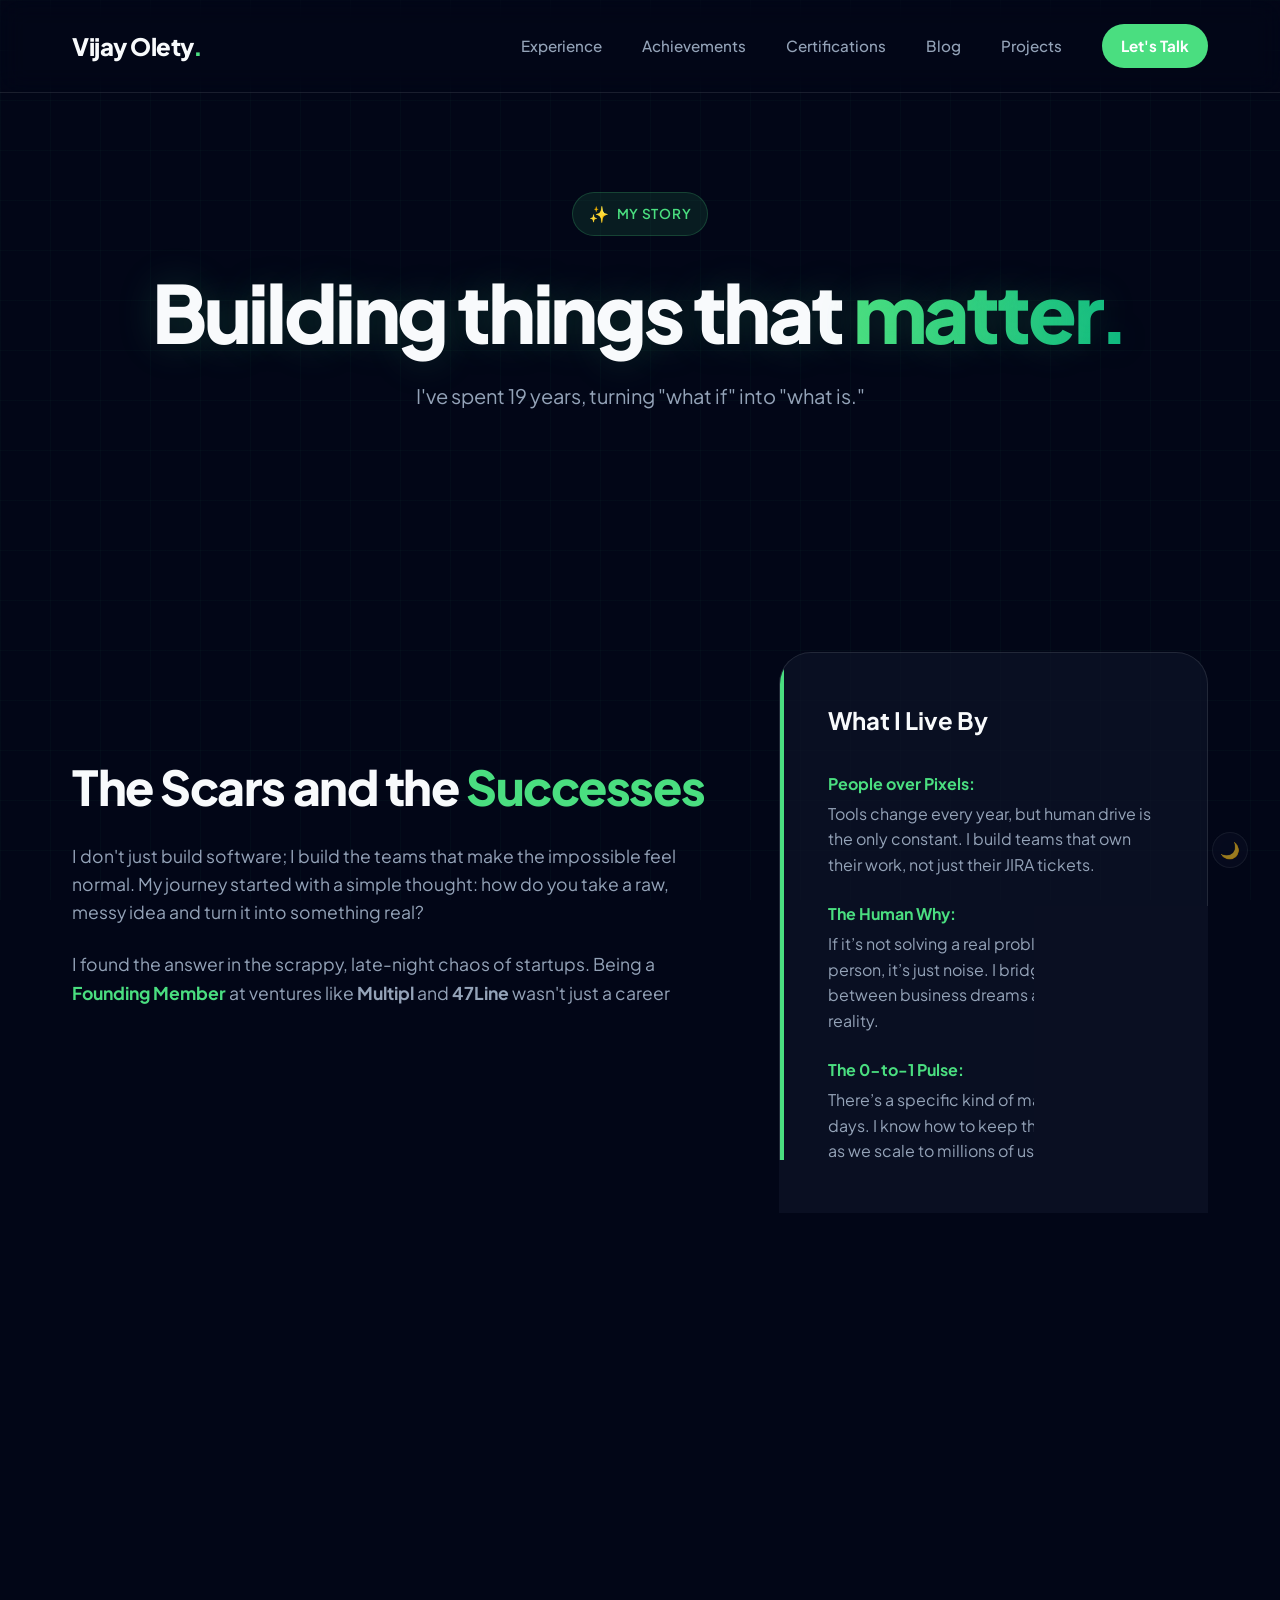
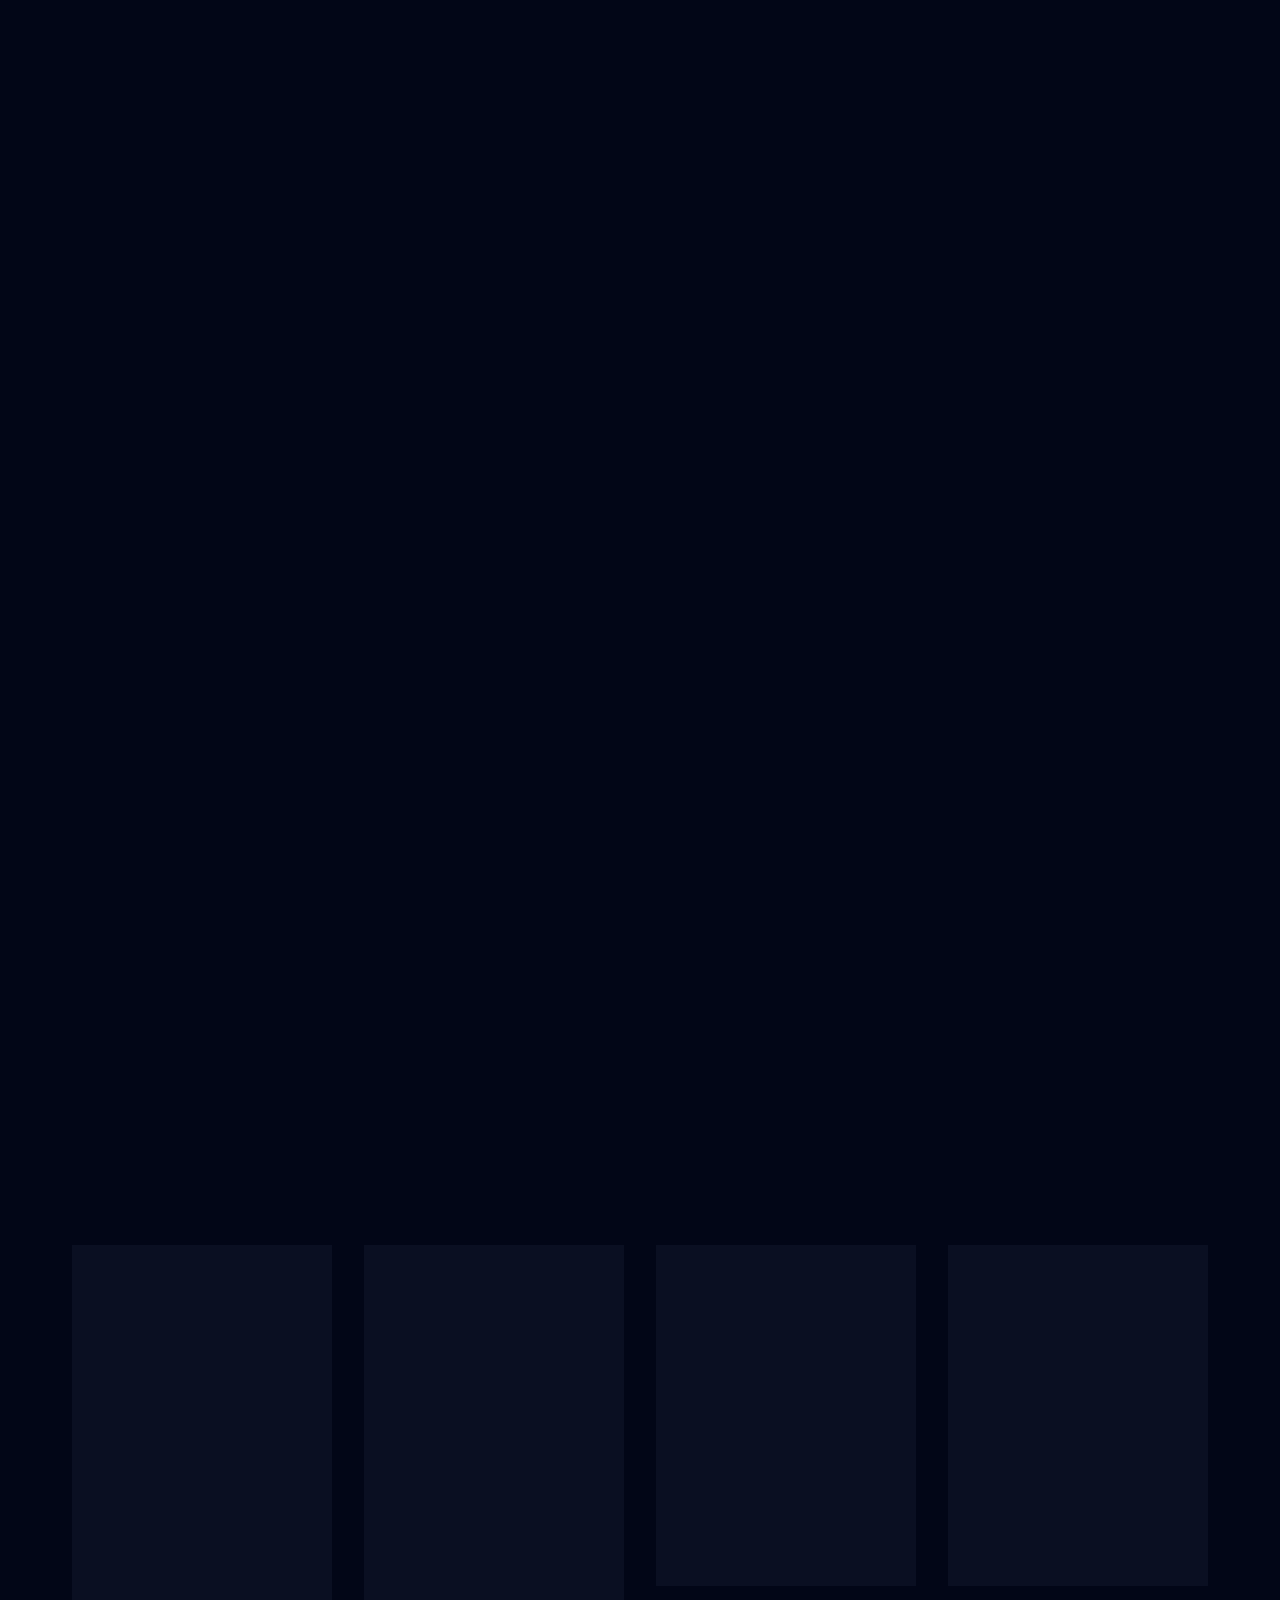
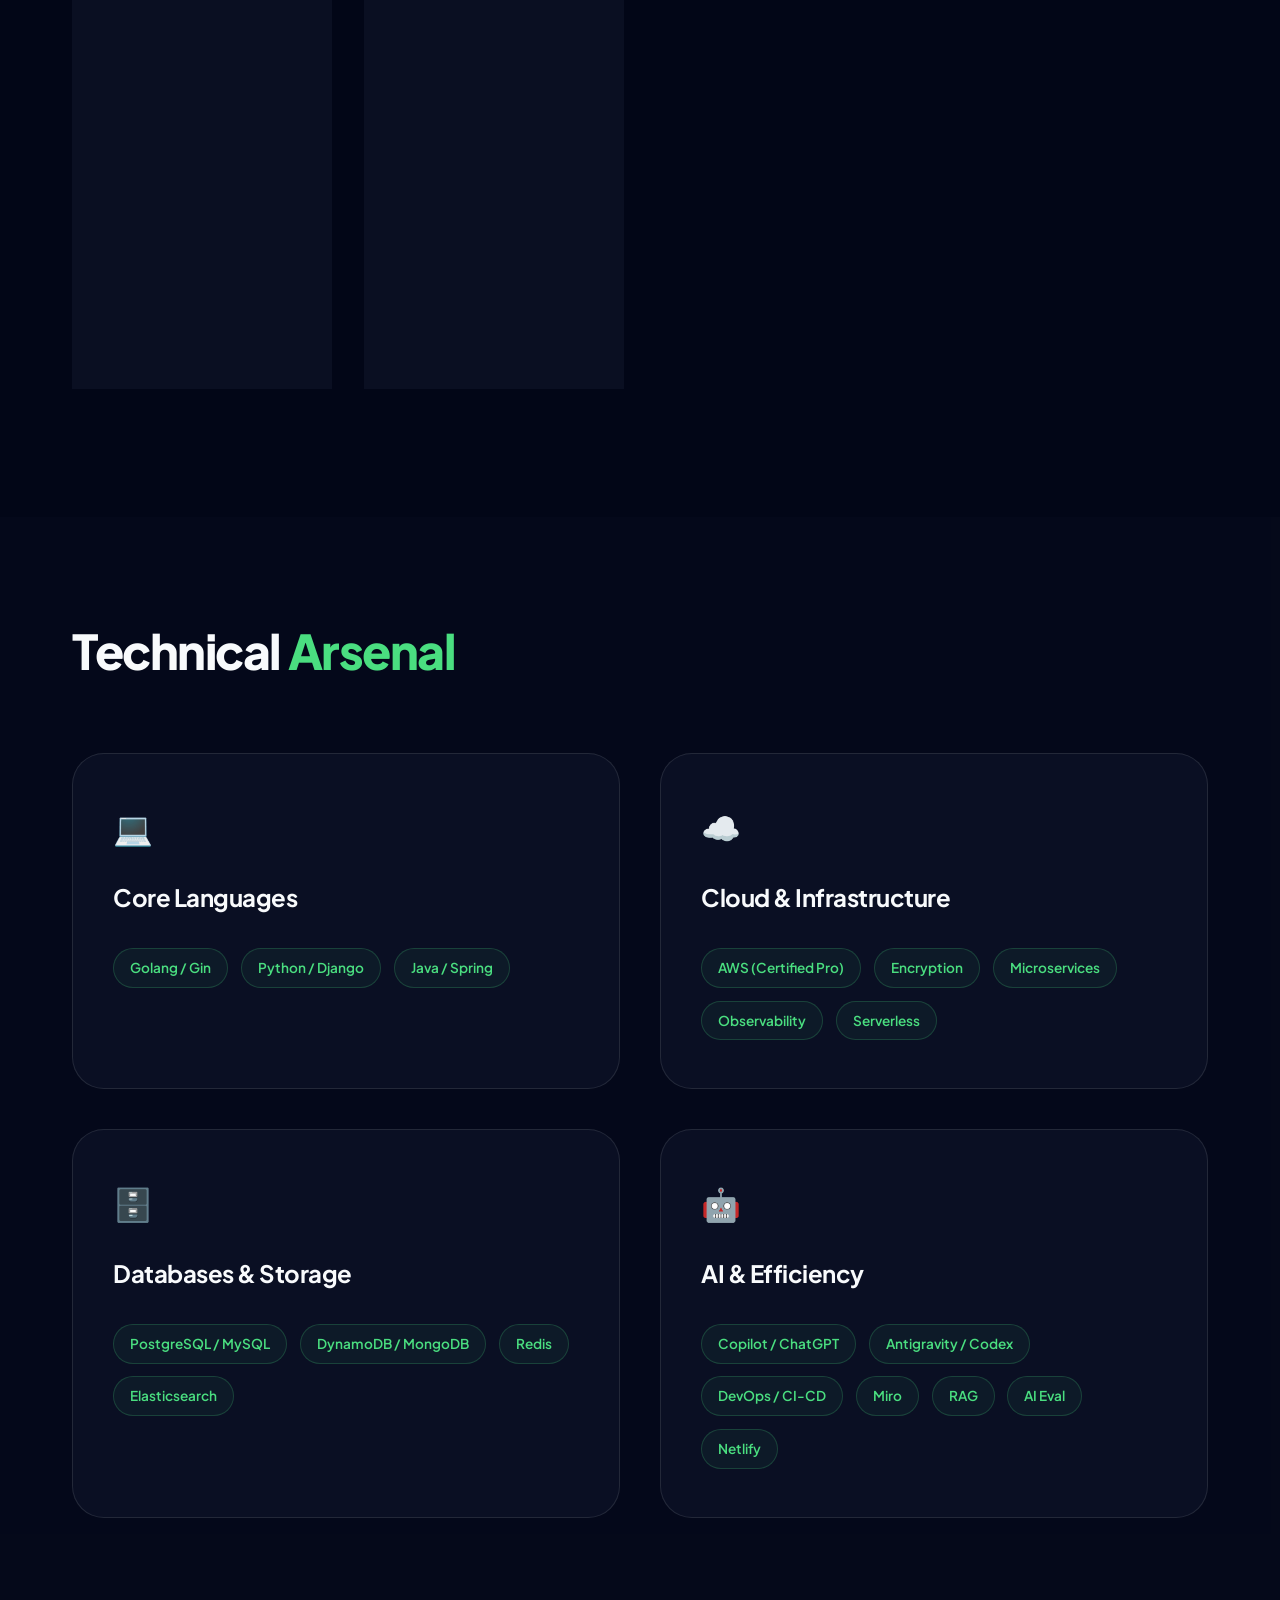
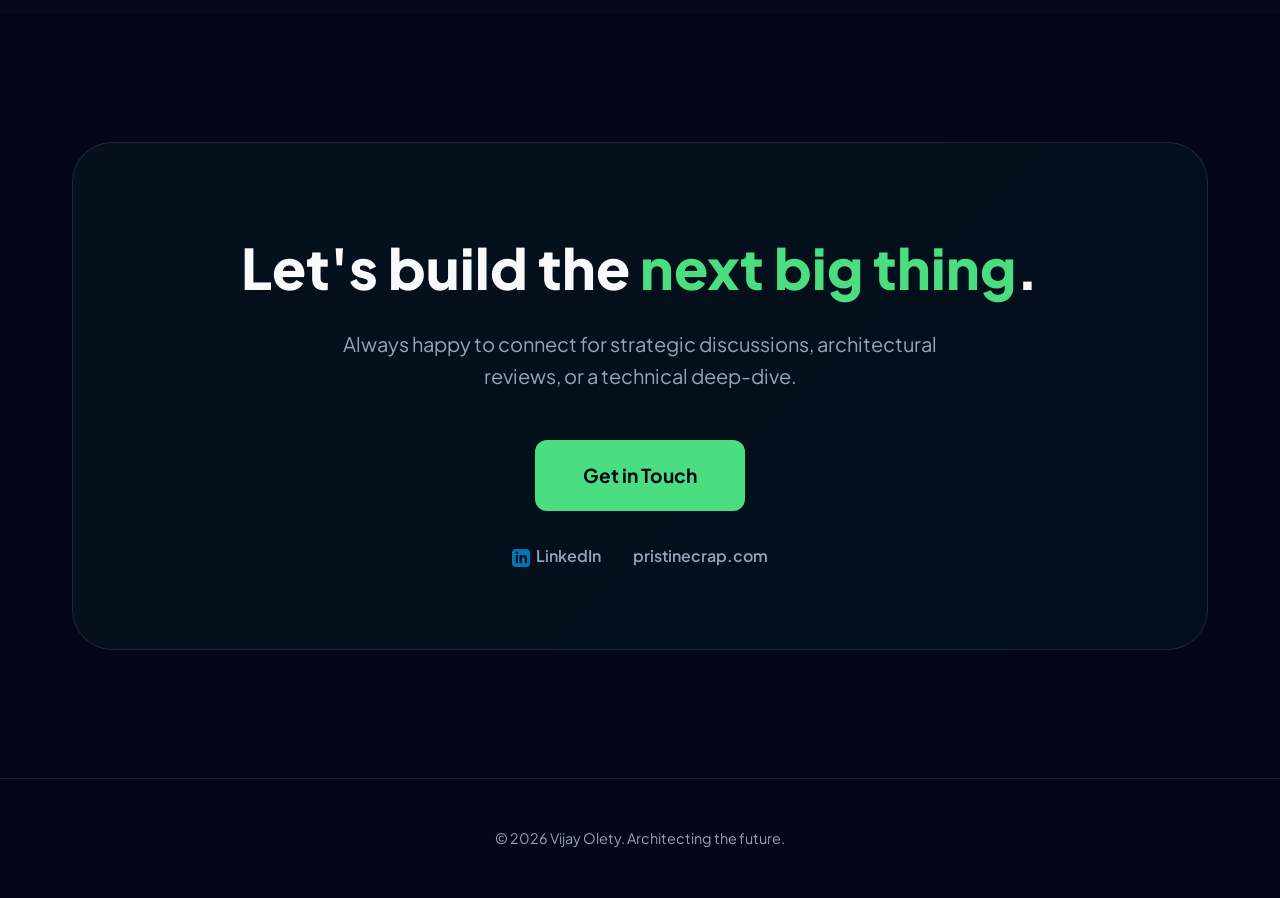
==== commit 666906ee: "feat: add dedicated blog page, experience page and integrate into site navigation" ====
--- a/about.html
+++ b/about.html
@@ -50,11 +50,10 @@
         <div class="nav-container">
             <a href="index.html" class="logo">Vijay Olety<span class="dot">.</span></a>
             <nav class="nav-menu">
-                <a href="about.html" class="active">About</a>
-                <a href="index.html#experience">Experience</a>
+                <a href="experience.html">Experience</a>
                 <a href="achievements.html">Achievements</a>
                 <a href="certifications.html">Certifications</a>
-                <a href="https://pristinecrap.com" target="_blank">Blog</a>
+                <a href="blog.html">Blog</a>
                 <a href="projects.html">Projects</a>
                 <a href="mailto:vijay.olety@gmail.com" class="nav-cta">Let's Talk</a>
             </nav>
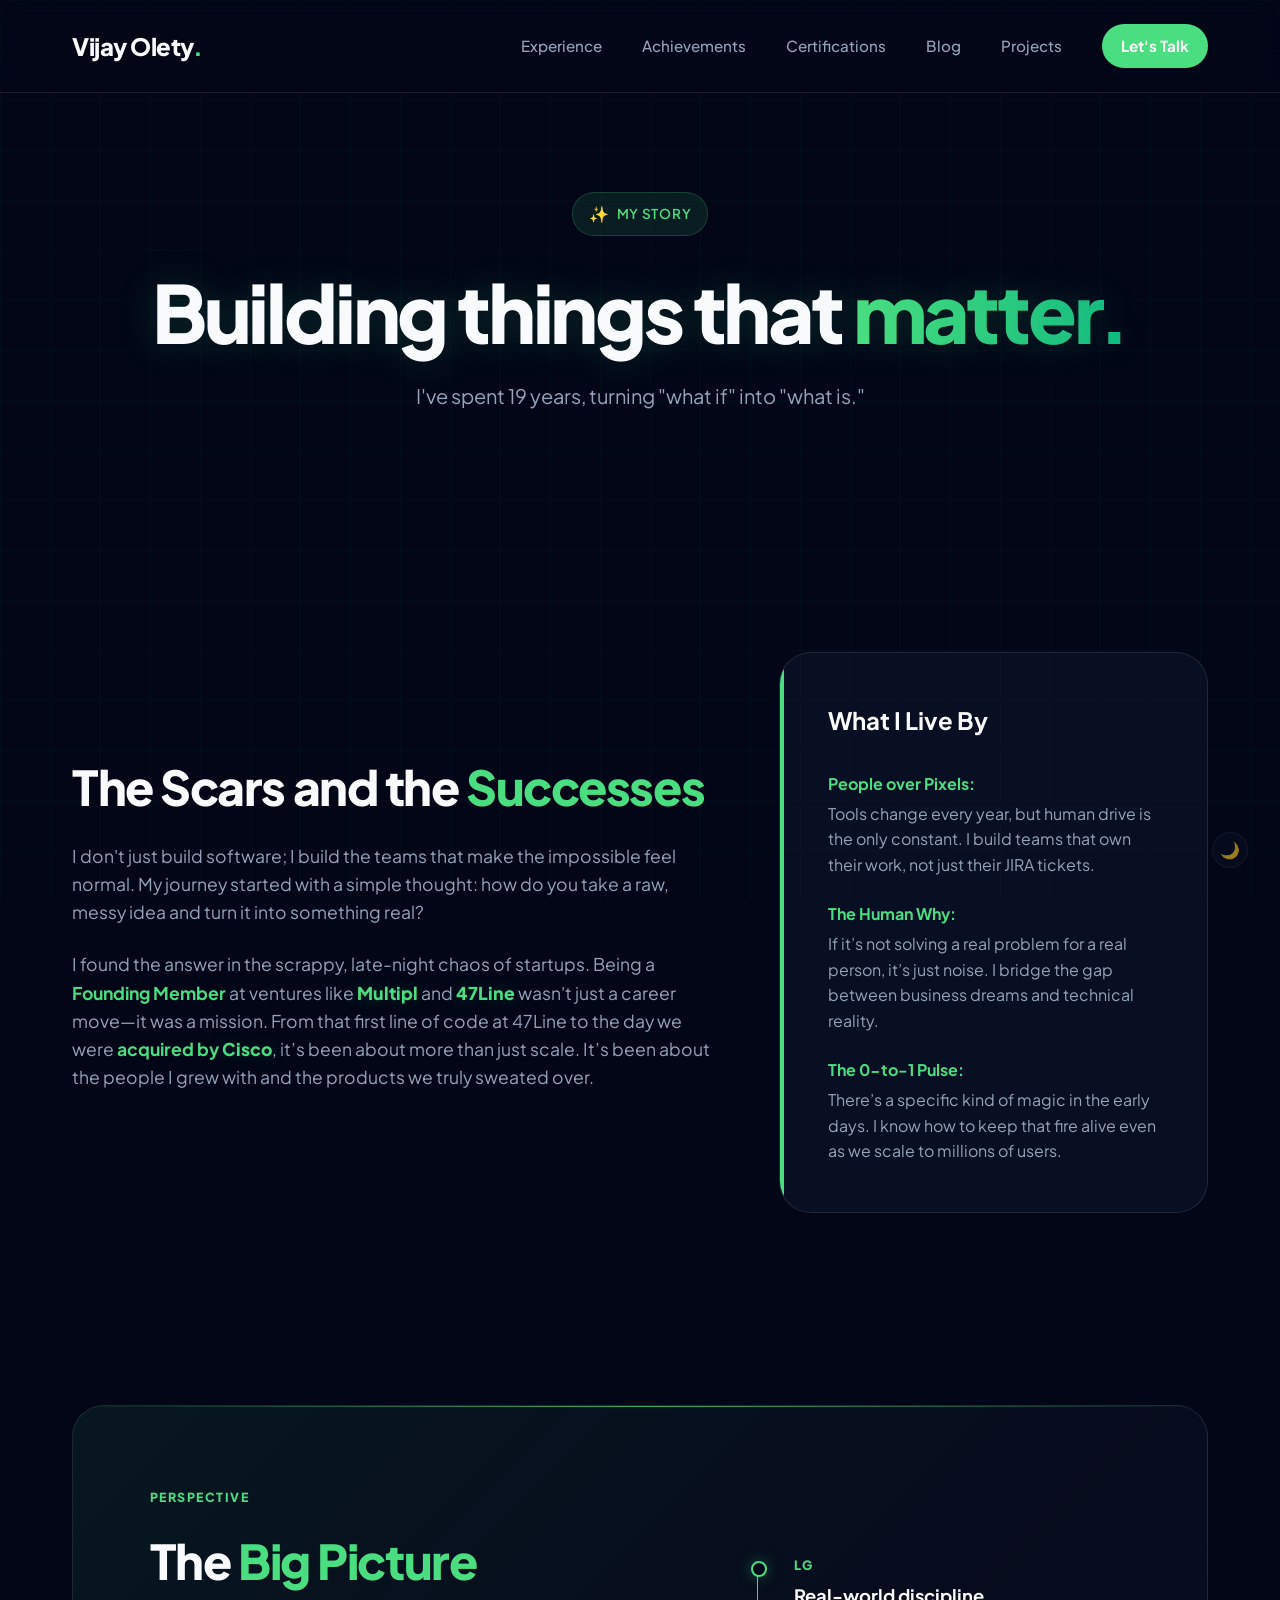
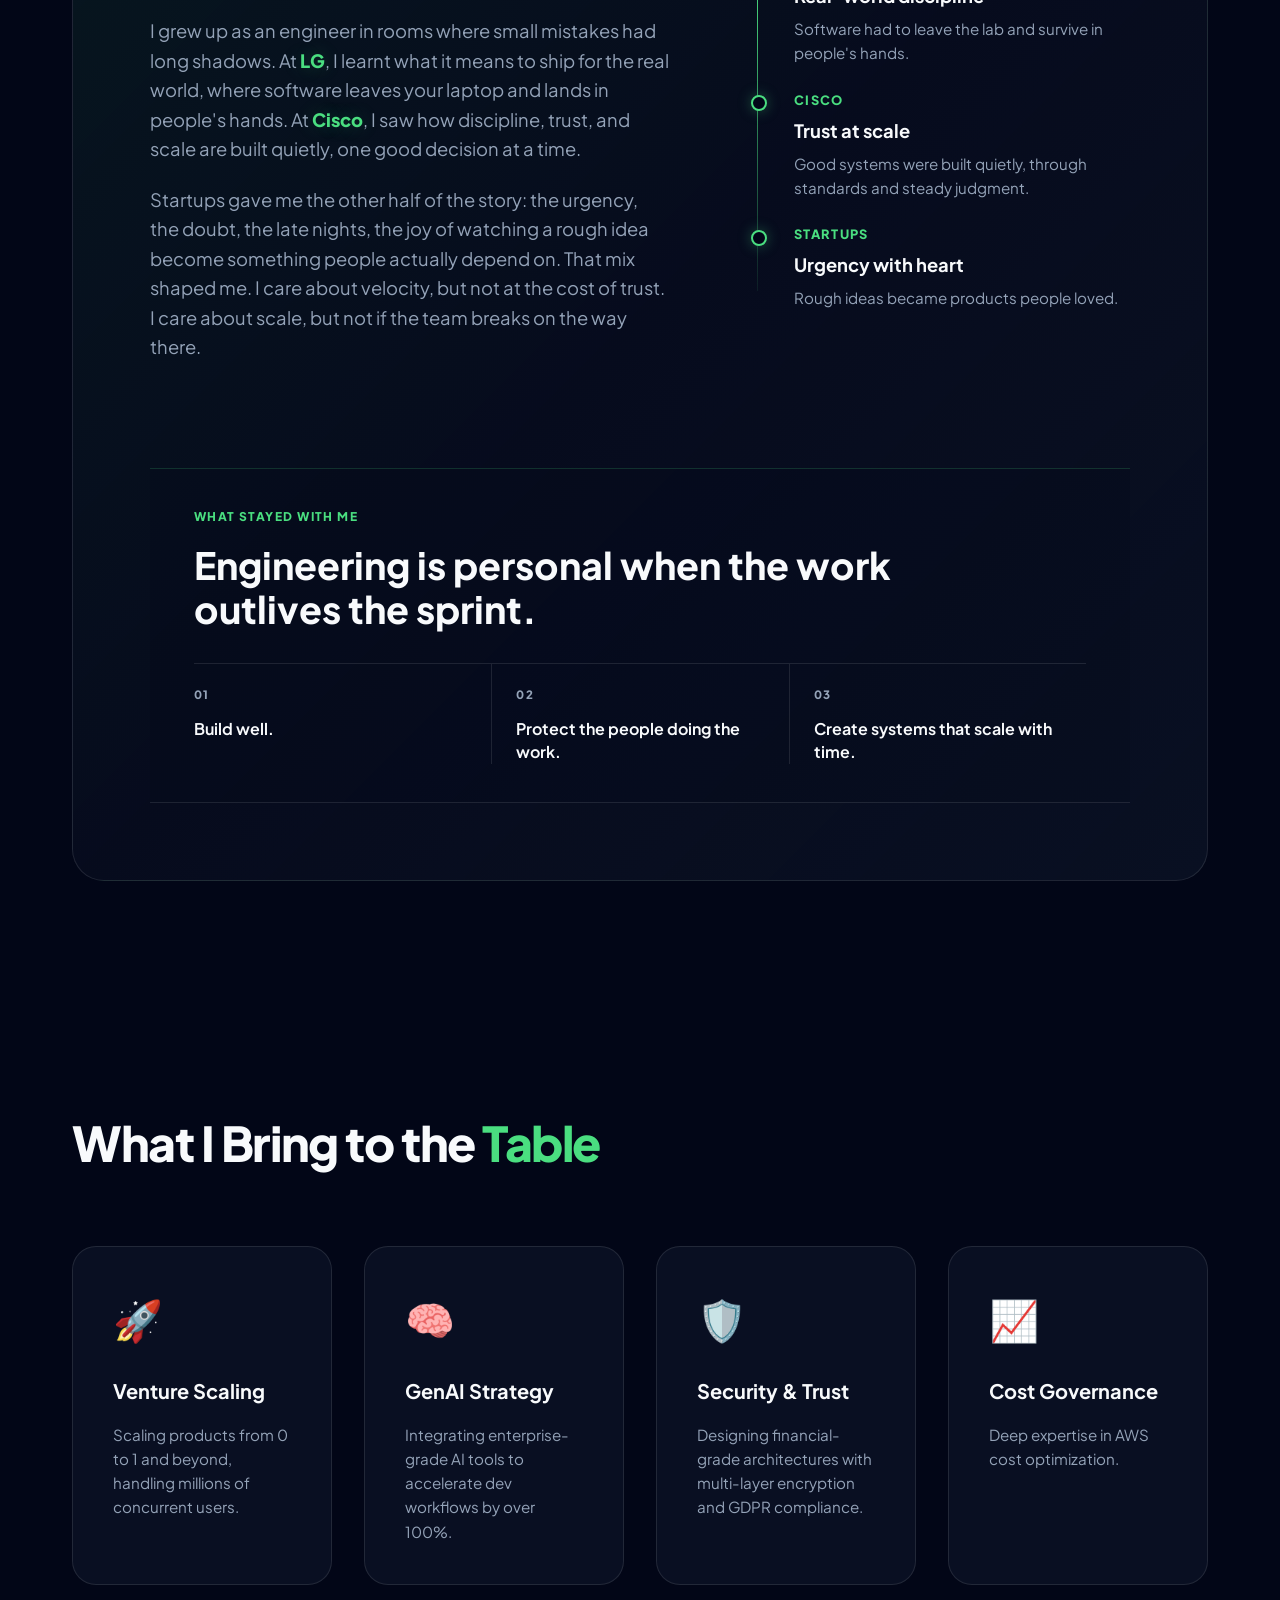
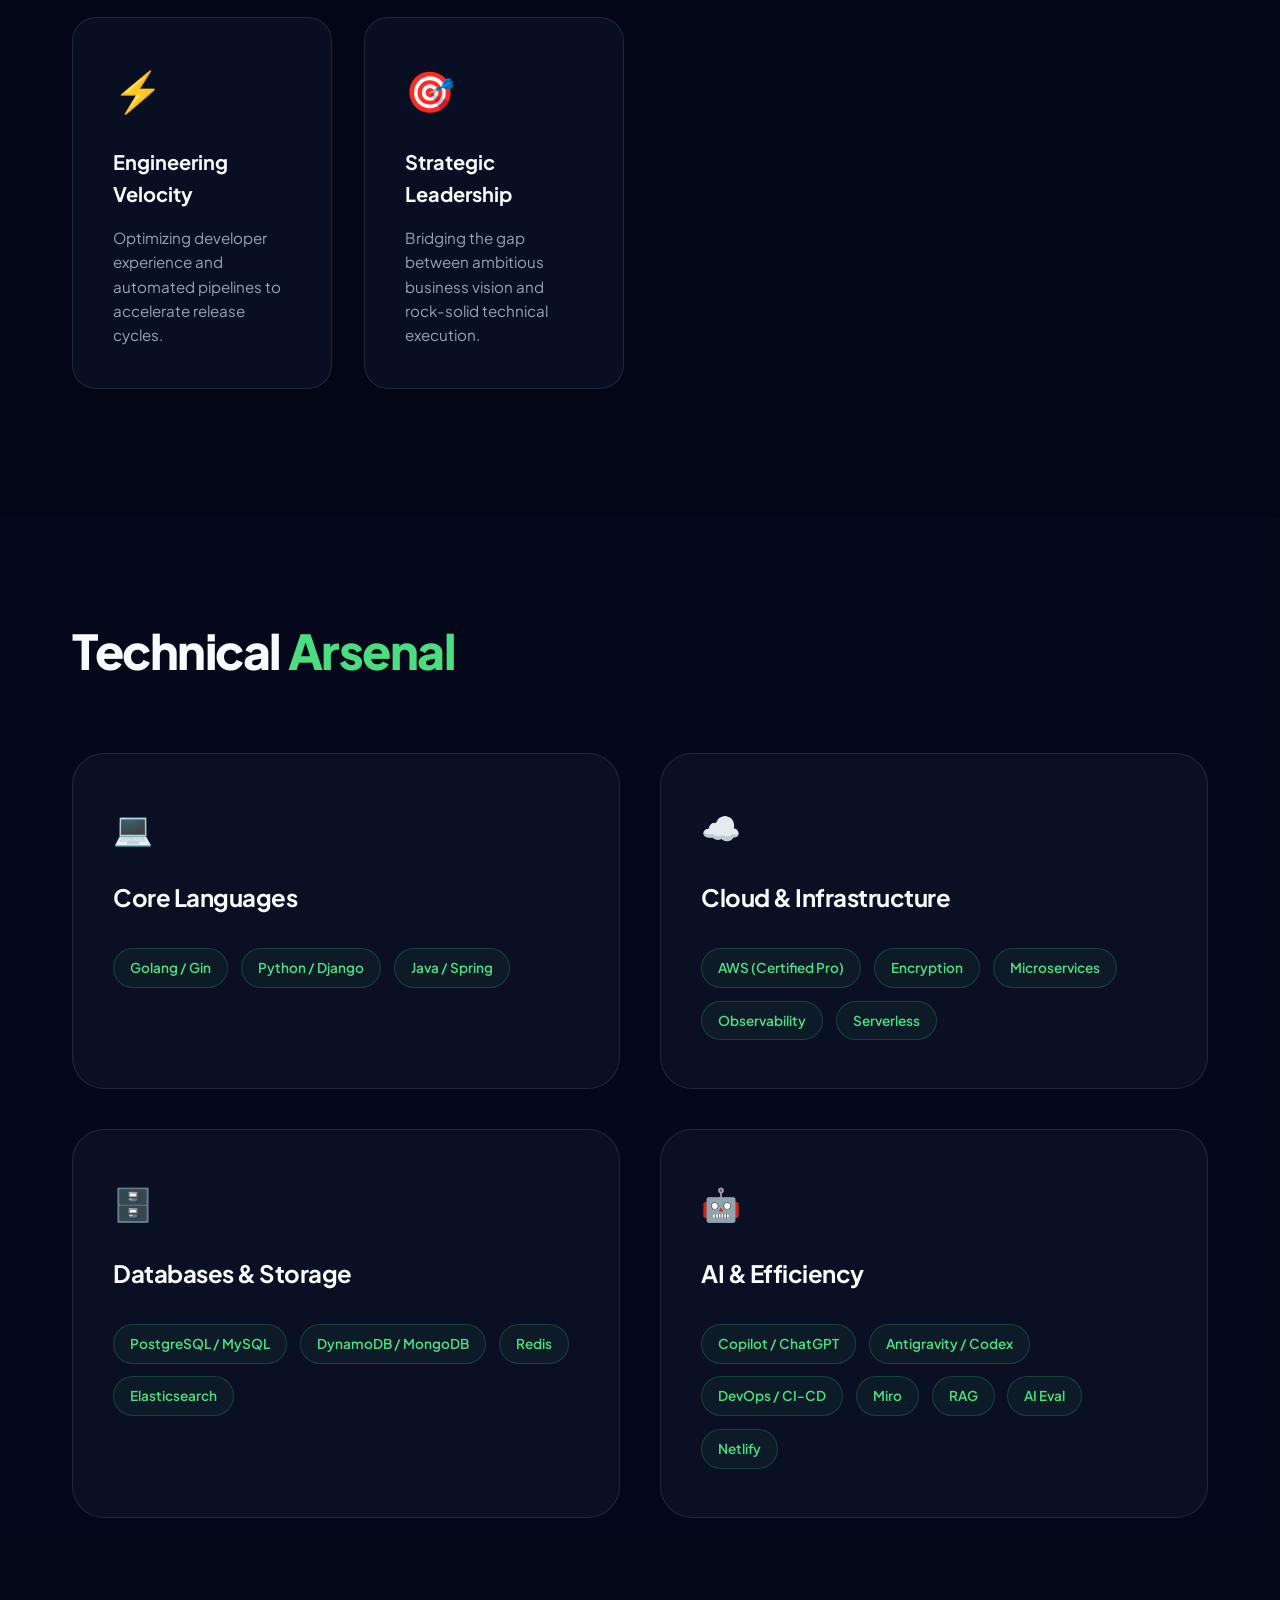
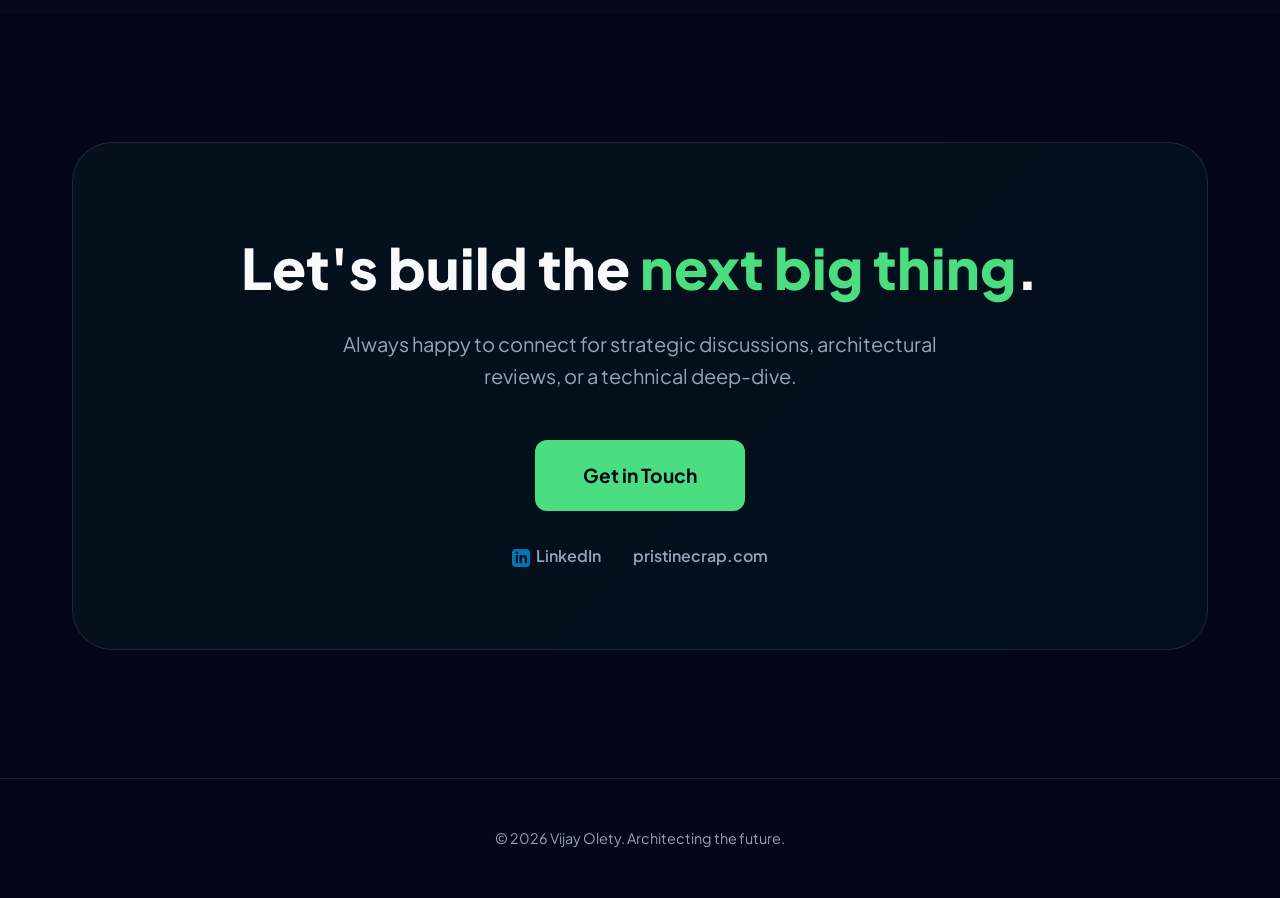
==== commit de203773: "feat: minor edits" ====
--- a/about.html
+++ b/about.html
@@ -94,10 +94,12 @@
                         <p class="desc">
                             I found the answer in the scrappy, late-night chaos of startups. Being a <span
                                 class="accent-text"><strong>Founding
-                                    Member</strong></span> at ventures like <strong>Multipl</strong> and
-                            <strong>47Line</strong>
+                                    Member</strong></span> at ventures like <strong
+                                class="company-name">Multipl</strong> and
+                            <strong class="company-name">47Line</strong>
                             wasn't just a career move—it was a mission. From that first line of code at 47Line to the
-                            day we were <span class="accent-text"><strong>acquired by Cisco</strong></span>, it’s been
+                            day we were <span class="accent-text"><strong>acquired by <span
+                                        class="company-name">Cisco</span></strong></span>, it’s been
                             about more than just scale. It’s
                             been about the people I grew with and the products we truly sweated over.
                         </p>
@@ -129,13 +131,16 @@
                         <h2 class="section-title">The <span class="accent-text">Big Picture</span></h2>
                         <p class="desc">
                             I grew up as an engineer in rooms where small mistakes had long shadows. At
-                            <strong>LG</strong>, I learnt what it means to ship for the real world, where software leaves
-                            your laptop and lands in people's hands. At <strong>Cisco</strong>, I saw how discipline,
+                            <strong class="company-name">LG</strong>, I learnt what it means to ship for the real world,
+                            where software leaves
+                            your laptop and lands in people's hands. At <strong class="company-name">Cisco</strong>, I
+                            saw how discipline,
                             trust, and scale are built quietly, one good decision at a time.
                         </p>
                         <p class="desc">
                             Startups gave me the other half of the story: the urgency, the doubt, the late nights, the
-                            joy of watching a rough idea become something people actually depend on. That mix shaped me. I
+                            joy of watching a rough idea become something people actually depend on. That mix shaped me.
+                            I
                             care about velocity, but not at the cost of trust. I care about scale, but not if the team
                             breaks on the way there.
                         </p>
@@ -266,7 +271,7 @@
                             <span class="tech-tag">Miro</span>
                             <span class="tech-tag">RAG</span>
                             <span class="tech-tag">AI Eval</span>
-							<span class="tech-tag">Netlify</span>
+                            <span class="tech-tag">Netlify</span>
                         </div>
                     </div>
                 </div>
@@ -284,8 +289,10 @@
                         <a href="mailto:vijay.olety@gmail.com" class="btn btn-primary large">Get in Touch</a>
                         <div class="social-links">
                             <a href="https://www.linkedin.com/in/vijayolety/" target="_blank">
-                                <svg xmlns="http://www.w3.org/2000/svg" width="18" height="18" viewBox="0 0 24 24" fill="#0077B5" style="vertical-align: middle; margin-right: 6px;">
-                                    <path d="M19 0h-14c-2.761 0-5 2.239-5 5v14c0 2.761 2.239 5 5 5h14c2.762 0 5-2.239 5-5v-14c0-2.761-2.238-5-5-5zm-11 19h-3v-11h3v11zm-1.5-12.268c-.966 0-1.75-.79-1.75-1.764s.784-1.764 1.75-1.764 1.75.79 1.75 1.764-.783 1.764-1.75 1.764zm13.5 12.268h-3v-5.604c0-3.368-4-3.113-4 0v5.604h-3v-11h3v1.765c1.396-2.586 7-2.777 7 2.476v6.759z"/>
+                                <svg xmlns="http://www.w3.org/2000/svg" width="18" height="18" viewBox="0 0 24 24"
+                                    fill="#0077B5" style="vertical-align: middle; margin-right: 6px;">
+                                    <path
+                                        d="M19 0h-14c-2.761 0-5 2.239-5 5v14c0 2.761 2.239 5 5 5h14c2.762 0 5-2.239 5-5v-14c0-2.761-2.238-5-5-5zm-11 19h-3v-11h3v11zm-1.5-12.268c-.966 0-1.75-.79-1.75-1.764s.784-1.764 1.75-1.764 1.75.79 1.75 1.764-.783 1.764-1.75 1.764zm13.5 12.268h-3v-5.604c0-3.368-4-3.113-4 0v5.604h-3v-11h3v1.765c1.396-2.586 7-2.777 7 2.476v6.759z" />
                                 </svg>LinkedIn
                             </a>
                             <a href="https://pristinecrap.com" target="_blank">pristinecrap.com</a>
@@ -309,4 +316,4 @@
     <script src="app.js"></script>
 </body>
 
-</html>
+</html>
--- a/style.css
+++ b/style.css
@@ -340,6 +340,12 @@
     color: var(--accent-primary);
 }
 
+.company-name {
+    color: var(--accent-primary);
+    font-weight: 800;
+    text-shadow: 0 0 18px rgba(74, 222, 128, 0.28);
+}
+
 .timeline {
     margin-top: 4rem;
     position: relative;
@@ -401,10 +407,16 @@
 }
 
 .company {
-    color: var(--text-secondary);
+    display: inline-block;
+    color: var(--accent-primary);
     font-size: 1.1rem;
-    font-weight: 500;
+    font-weight: 800;
     margin-bottom: 1rem;
+    padding: 0.18rem 0.7rem;
+    background: rgba(74, 222, 128, 0.08);
+    border: 1px solid rgba(74, 222, 128, 0.2);
+    border-radius: 999px;
+    box-shadow: 0 0 20px rgba(74, 222, 128, 0.08);
 }
 
 .desc {
@@ -1126,8 +1138,9 @@
     font-size: clamp(1.5rem, 3vw, 2.5rem);
     font-weight: 900;
     letter-spacing: 0.1em;
-    color: var(--text-primary);
-    opacity: 0.8;
+    color: var(--accent-primary);
+    opacity: 0.95;
+    text-shadow: 0 0 22px rgba(74, 222, 128, 0.35);
 }
 
 .achievements-grid-section {
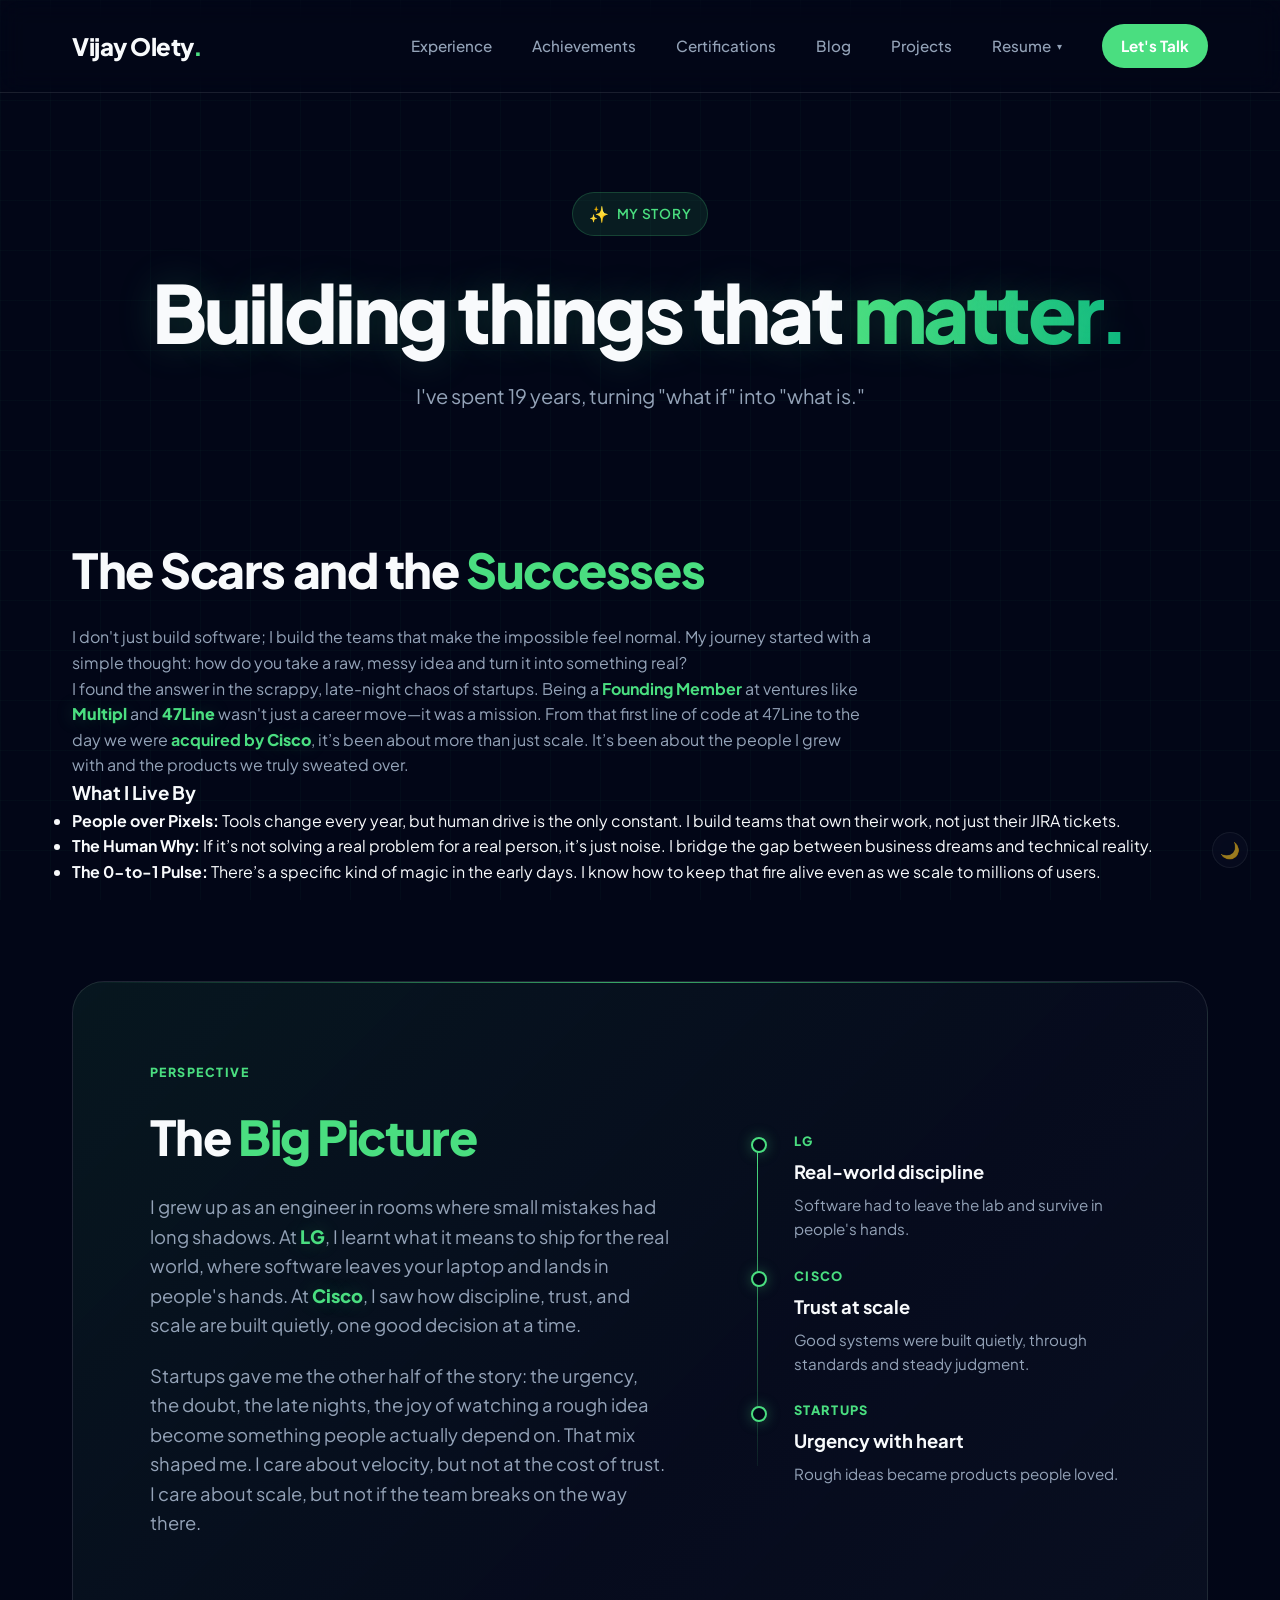
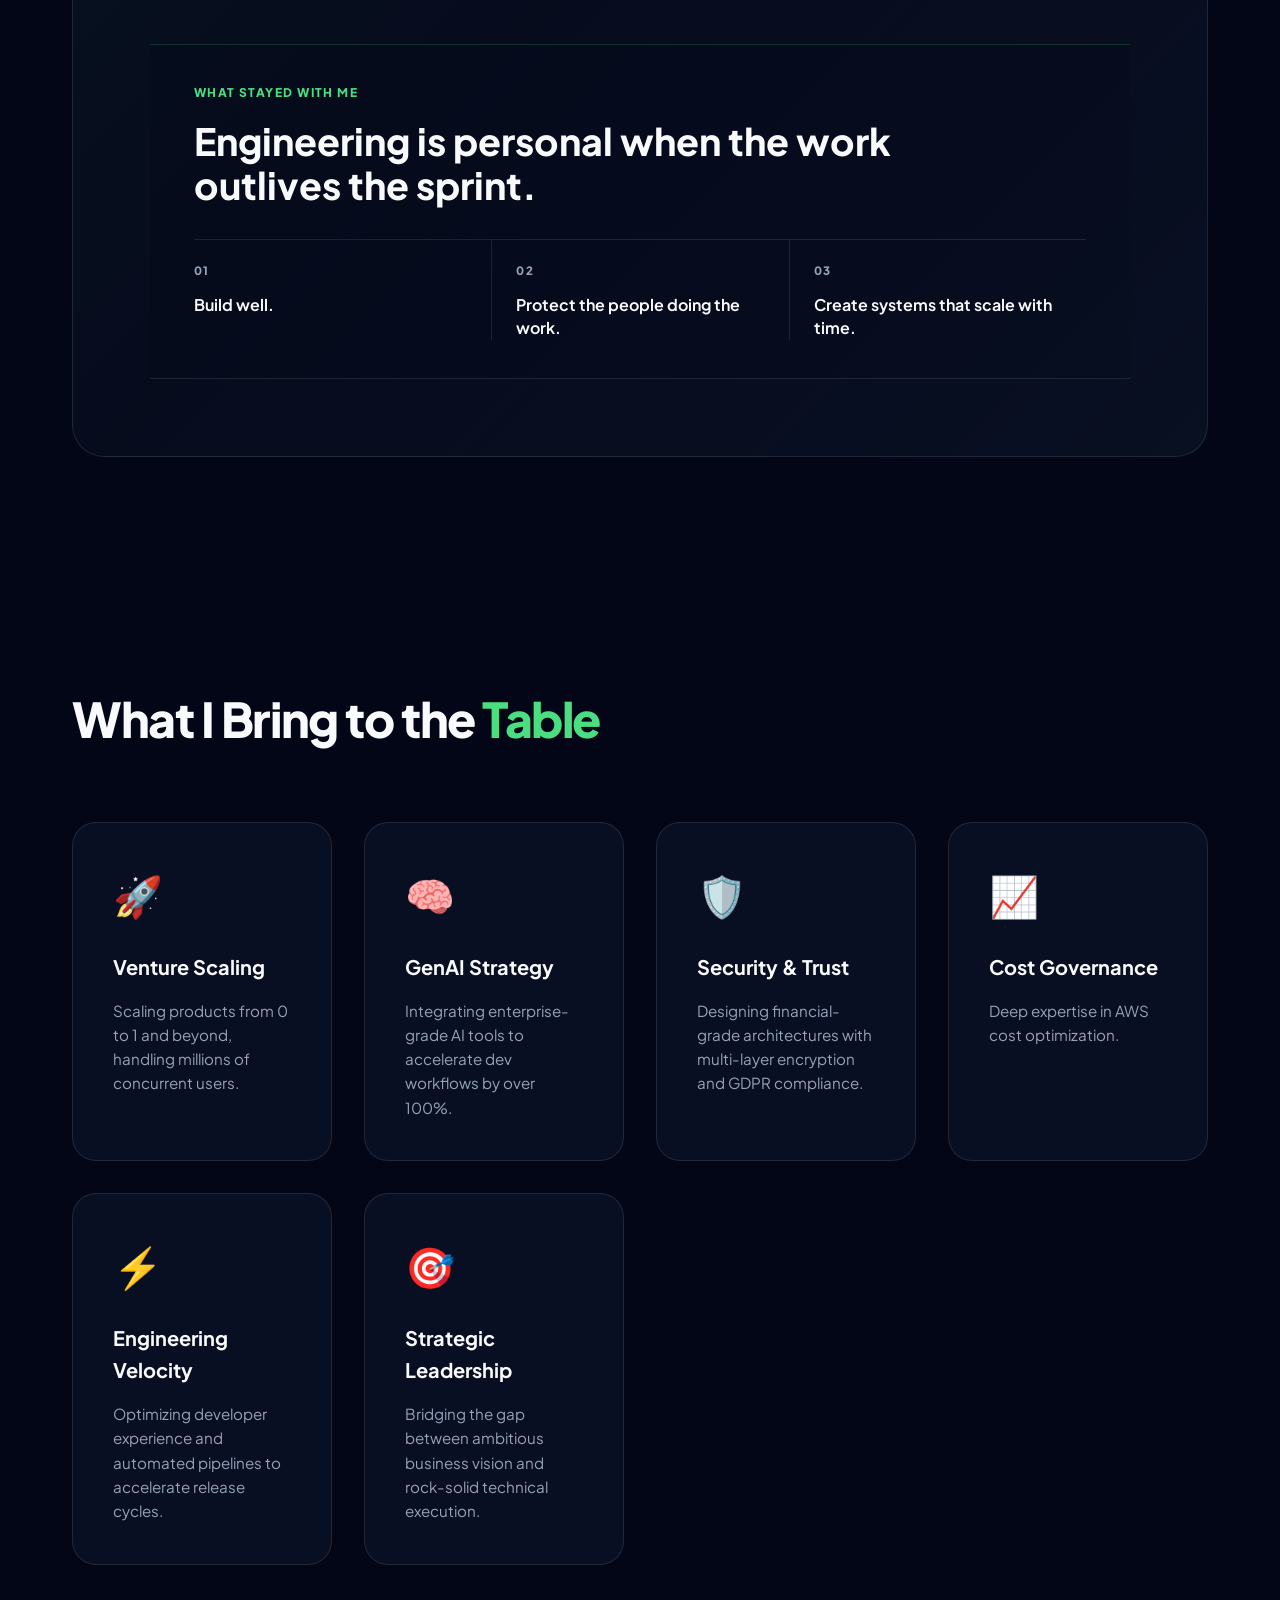
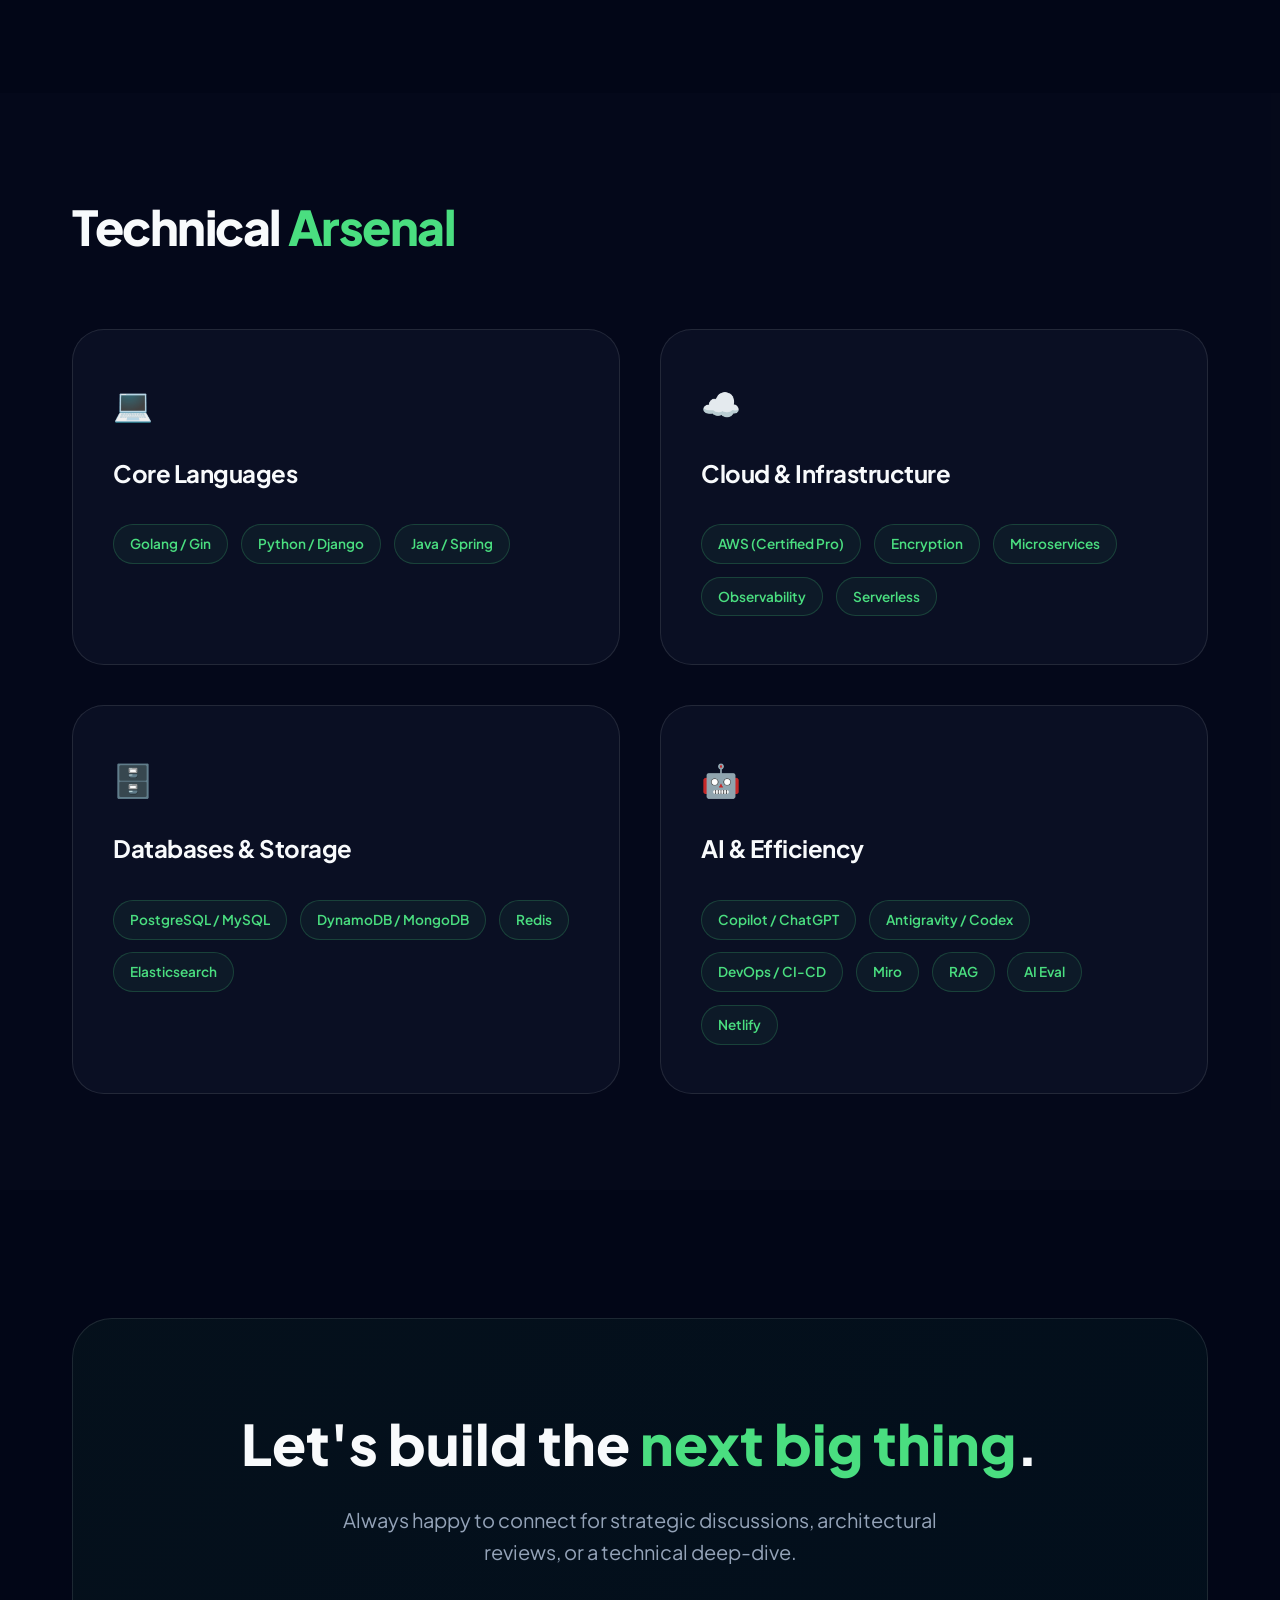
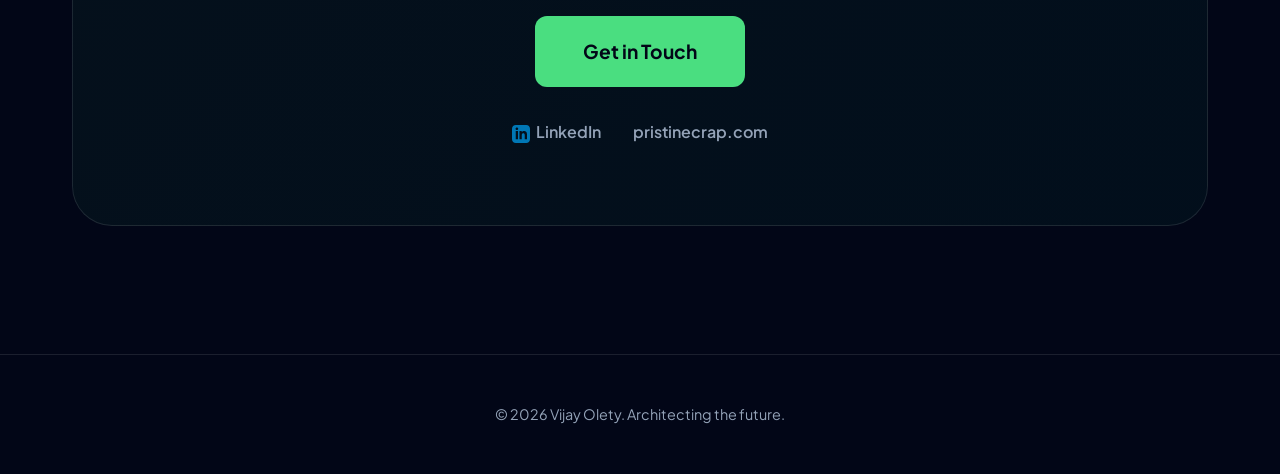
==== commit a793c967: "feat: add resume dropdown menu to navigation bar with dual download options" ====
--- a/about.html
+++ b/about.html
@@ -55,6 +55,16 @@
                 <a href="certifications.html">Certifications</a>
                 <a href="blog.html">Blog</a>
                 <a href="projects.html">Projects</a>
+                <div class="nav-dropdown">
+                    <button type="button" class="nav-dropdown-toggle">Resume <span
+                            class="nav-dropdown-caret">&#9662;</span></button>
+                    <div class="nav-dropdown-menu">
+                        <a href="https://drive.google.com/uc?export=download&id=1Wx4PXzrqqVC-ztX3-LWetAD9wqZF_1fw"
+                            target="_blank" rel="noopener">For Humans 🙂</a>
+                        <a href="https://drive.google.com/uc?export=download&id=11uy1vMnvxzKj-ynAKpN3ltlov65F9Gnm"
+                            target="_blank" rel="noopener">For Robots 🤖</a>
+                    </div>
+                </div>
                 <a href="mailto:vijay.olety@gmail.com" class="nav-cta">Let's Talk</a>
             </nav>
             <button class="mobile-nav-toggle" aria-label="Toggle navigation">
--- a/style.css
+++ b/style.css
@@ -130,6 +130,76 @@
     color: var(--accent-primary);
 }
 
+.nav-dropdown {
+    position: relative;
+}
+
+.nav-dropdown-toggle {
+    display: flex;
+    align-items: center;
+    gap: 0.35rem;
+    background: transparent;
+    border: none;
+    font-family: inherit;
+    color: var(--text-secondary);
+    font-weight: 500;
+    font-size: 0.95rem;
+    cursor: pointer;
+    transition: var(--transition);
+    padding: 0;
+}
+
+.nav-dropdown-toggle:hover {
+    color: var(--accent-primary);
+}
+
+.nav-dropdown-caret {
+    font-size: 0.65rem;
+    transition: transform 0.2s ease;
+}
+
+.nav-dropdown.open .nav-dropdown-caret {
+    transform: rotate(180deg);
+}
+
+.nav-dropdown-menu {
+    position: absolute;
+    top: calc(100% + 1.25rem);
+    left: 50%;
+    transform: translateX(-50%) translateY(-8px);
+    background: var(--bg-card);
+    border: 1px solid var(--border);
+    border-radius: 12px;
+    padding: 0.5rem;
+    min-width: 210px;
+    display: flex;
+    flex-direction: column;
+    gap: 0.25rem;
+    opacity: 0;
+    visibility: hidden;
+    transition: var(--transition);
+    box-shadow: 0 20px 40px rgba(0, 0, 0, 0.3);
+    z-index: 1000;
+}
+
+.nav-dropdown.open .nav-dropdown-menu,
+.nav-dropdown:hover .nav-dropdown-menu {
+    opacity: 1;
+    visibility: visible;
+    transform: translateX(-50%) translateY(0);
+}
+
+.nav-dropdown-menu a {
+    padding: 0.65rem 0.9rem;
+    border-radius: 8px;
+    font-size: 0.9rem;
+    white-space: nowrap;
+}
+
+.nav-dropdown-menu a:hover {
+    background: rgba(255, 255, 255, 0.05);
+}
+
 .nav-cta {
     background: var(--accent-primary);
     color: white !important;
@@ -194,7 +264,7 @@
 
 /* Hero Section */
 .hero {
-    padding: 12rem 0 6rem;
+    padding: 12rem 0 3rem;
     text-align: center;
     position: relative;
 }
@@ -253,7 +323,7 @@
     font-size: 1.25rem;
     color: var(--text-secondary);
     max-width: 700px;
-    margin: 0 auto 3rem;
+    margin: 0 auto 1.5rem;
 }
 
 .hero-btns {
@@ -294,7 +364,7 @@
 
 /* Stats Strip */
 .stats-strip {
-    padding: 4rem 0;
+    padding: 2.5rem 0;
     border-top: 1px solid var(--border);
     border-bottom: 1px solid var(--border);
     background: var(--bg-card);
@@ -302,7 +372,7 @@
 
 .stats-grid {
     display: grid;
-    grid-template-columns: repeat(4, 1fr);
+    grid-template-columns: repeat(6, 1fr);
     gap: 2rem;
 }
 
@@ -753,71 +823,248 @@
 }
 
 /* About Page Specific Styles */
-.about-hero {
+.about-hero,
+.achievements-hero {
     padding: 12rem 0 6rem;
     text-align: center;
 }
 
-.bio-section {
-    padding: 6rem 0;
-}
-
-.bio-grid {
+/* Journey Story Section */
+.journey-story {
+    padding: 6rem 0 8rem;
+}
+
+.journey-header {
+    margin-bottom: 3rem;
+}
+
+.section-kicker {
+    display: inline-block;
+    color: var(--accent-primary);
+    font-size: 0.78rem;
+    font-weight: 800;
+    letter-spacing: 0.12em;
+    text-transform: uppercase;
+    margin-bottom: 1rem;
+}
+
+.story-lead {
+    font-size: clamp(1.6rem, 3.5vw, 2.4rem);
+    font-weight: 700;
+    line-height: 1.3;
+    letter-spacing: -0.02em;
+    color: var(--text-primary);
+    max-width: 800px;
+    margin-bottom: 2.5rem;
+    position: relative;
+    padding-left: 1.5rem;
+    border-left: 3px solid var(--accent-primary);
+}
+
+.story-narrative {
+    max-width: 740px;
+    margin-bottom: 4rem;
+}
+
+.story-narrative .desc {
+    font-size: 1.15rem;
+    line-height: 1.8;
+    color: var(--text-secondary);
+}
+
+/* Journey Chapter Cards */
+.journey-chapters {
     display: grid;
-    grid-template-columns: 1.2fr 0.8fr;
-    gap: 4rem;
-    align-items: center;
-}
-
-.bio-text .desc {
-    font-size: 1.1rem;
-    margin-bottom: 1.5rem;
-    color: var(--text-secondary);
-}
-
-.bio-card {
+    grid-template-columns: repeat(3, 1fr);
+    gap: 1.5rem;
+    margin-bottom: 4rem;
+}
+
+.chapter-card {
+    position: relative;
     background: var(--bg-card);
     border: 1px solid var(--border);
-    border-radius: 32px;
-    padding: 3rem;
-    position: relative;
+    border-radius: 24px;
+    padding: 2.5rem 2rem;
     overflow: hidden;
-}
-
-.bio-card::before {
+    transition: var(--transition);
+}
+
+.chapter-card::before {
     content: '';
     position: absolute;
     top: 0;
     left: 0;
-    width: 4px;
-    height: 100%;
-    background: var(--accent-primary);
-}
-
-.philosophy-content h3 {
-    font-size: 1.5rem;
+    width: 100%;
+    height: 3px;
+    background: linear-gradient(90deg, var(--accent-primary), var(--accent-secondary));
+    opacity: 0.5;
+    transition: var(--transition);
+}
+
+.chapter-card:hover {
+    border-color: var(--accent-primary);
+    transform: translateY(-6px);
+    box-shadow: 0 20px 40px rgba(0, 0, 0, 0.3), 0 0 20px rgba(74, 222, 128, 0.08);
+}
+
+.chapter-card:hover::before {
+    opacity: 1;
+    height: 4px;
+}
+
+.chapter-num {
+    display: block;
+    font-size: 0.72rem;
+    font-weight: 800;
+    letter-spacing: 0.12em;
+    color: var(--text-secondary);
+    margin-bottom: 0.75rem;
+    opacity: 0.5;
+}
+
+.chapter-company {
+    display: inline-block;
+    font-size: 0.78rem;
+    font-weight: 800;
+    letter-spacing: 0.1em;
+    text-transform: uppercase;
+    color: var(--accent-primary);
+    padding: 0.2rem 0.7rem;
+    background: rgba(74, 222, 128, 0.08);
+    border: 1px solid rgba(74, 222, 128, 0.2);
+    border-radius: 999px;
+    margin-bottom: 1rem;
+}
+
+.chapter-card h3 {
+    font-size: 1.25rem;
+    font-weight: 700;
+    color: var(--text-primary);
+    margin-bottom: 0.75rem;
+}
+
+.chapter-card p {
+    font-size: 0.95rem;
+    color: var(--text-secondary);
+    line-height: 1.65;
+}
+
+/* Pull Quote */
+.story-pullquote {
+    position: relative;
+    font-size: clamp(1.25rem, 2.5vw, 1.7rem);
+    font-weight: 600;
+    font-style: italic;
+    line-height: 1.45;
+    color: var(--text-primary);
+    max-width: 780px;
+    margin: 0 auto 4rem;
+    padding: 2.5rem 3rem;
+    text-align: center;
+    border: none;
+    background: linear-gradient(135deg, rgba(74, 222, 128, 0.04) 0%, transparent 100%);
+    border-top: 1px solid rgba(74, 222, 128, 0.15);
+    border-bottom: 1px solid rgba(74, 222, 128, 0.15);
+    border-radius: 16px;
+}
+
+.pullquote-mark {
+    display: block;
+    font-size: 4.5rem;
+    line-height: 0.8;
+    color: var(--accent-primary);
+    opacity: 0.35;
+    font-family: Georgia, 'Times New Roman', serif;
+    font-style: normal;
+    margin-bottom: 0.75rem;
+}
+
+/* Manifesto */
+.story-manifesto {
+    padding: clamp(2rem, 4vw, 3.5rem);
+    background: linear-gradient(135deg, rgba(74, 222, 128, 0.06) 0%, var(--bg-card) 100%);
+    border: 1px solid var(--border);
+    border-radius: 32px;
+    position: relative;
+    overflow: hidden;
+}
+
+.story-manifesto::before {
+    content: '';
+    position: absolute;
+    top: 0;
+    left: 0;
+    width: 100%;
+    height: 1px;
+    background: linear-gradient(90deg, transparent, rgba(74, 222, 128, 0.6), transparent);
+}
+
+.manifesto-label {
+    display: block;
+    font-size: 0.78rem;
+    font-weight: 800;
+    letter-spacing: 0.12em;
+    text-transform: uppercase;
+    color: var(--accent-primary);
     margin-bottom: 2rem;
+}
+
+.manifesto-lead {
     color: var(--text-primary);
-}
-
-.philosophy-list {
-    list-style: none;
-    display: flex;
-    flex-direction: column;
-    gap: 1.5rem;
-}
-
-.philosophy-list li {
-    font-size: 1rem;
-    color: var(--text-secondary);
-}
-
-.philosophy-list li strong {
-    color: var(--accent-primary);
+    max-width: 760px;
+    font-size: clamp(1.45rem, 3vw, 2.2rem);
+    font-weight: 750;
+    line-height: 1.25;
+    letter-spacing: -0.01em;
+    margin-bottom: 2.5rem;
+}
+
+.manifesto-grid {
+    display: grid;
+    grid-template-columns: repeat(3, 1fr);
+    gap: 0;
+    border-top: 1px solid var(--border);
+}
+
+.manifesto-item {
+    padding: 1.75rem 2rem 0.5rem;
+}
+
+.manifesto-item+.manifesto-item {
+    border-left: 1px solid var(--border);
+}
+
+.manifesto-item h4 {
+    font-size: 1.1rem;
+    font-weight: 700;
+    color: var(--accent-primary);
+    margin-bottom: 0.75rem;
+}
+
+.manifesto-item p {
+    font-size: 0.95rem;
+    color: var(--text-secondary);
+    line-height: 1.65;
+}
+
+.story-manifesto .principle-index {
     display: block;
-    margin-bottom: 0.25rem;
-}
-
+    font-size: 0.75rem;
+    font-weight: 800;
+    letter-spacing: 0.12em;
+    margin-bottom: 0.8rem;
+}
+
+.story-manifesto .principle-text {
+    display: block;
+    color: var(--text-primary);
+    font-size: 1.15rem;
+    font-weight: 650;
+    line-height: 1.45;
+}
+
+/* Landscape Section Styling for index.html & about.html compatibility */
 .landscape-section {
     padding: 6rem 0;
 }
@@ -827,8 +1074,7 @@
     grid-template-columns: minmax(0, 1.15fr) minmax(280px, 0.85fr);
     gap: clamp(3rem, 6vw, 5rem);
     align-items: center;
-    background:
-        linear-gradient(135deg, rgba(74, 222, 128, 0.08) 0%, rgba(15, 23, 42, 0.35) 48%, var(--bg-card) 100%);
+    background: linear-gradient(135deg, rgba(74, 222, 128, 0.08) 0%, rgba(15, 23, 42, 0.35) 48%, var(--bg-card) 100%);
     border: 1px solid var(--border);
     border-radius: 32px;
     padding: clamp(2rem, 6vw, 5rem);
@@ -849,16 +1095,6 @@
 .landscape-copy {
     position: relative;
     z-index: 1;
-}
-
-.section-kicker {
-    display: inline-block;
-    color: var(--accent-primary);
-    font-size: 0.78rem;
-    font-weight: 800;
-    letter-spacing: 0.12em;
-    text-transform: uppercase;
-    margin-bottom: 1rem;
 }
 
 .landscape-copy .desc {
@@ -914,7 +1150,7 @@
     min-height: 90px;
 }
 
-.closing-principle + .closing-principle {
+.closing-principle+.closing-principle {
     border-left: 1px solid var(--border);
     padding-left: 1.5rem;
 }
@@ -993,6 +1229,7 @@
     line-height: 1.6;
 }
 
+/* Skills Summary */
 .skills-summary {
     padding: 8rem 0;
 }
@@ -1035,9 +1272,18 @@
 }
 
 @media (max-width: 900px) {
-    .bio-grid {
+    .journey-chapters {
         grid-template-columns: 1fr;
-        gap: 3rem;
+        gap: 1.5rem;
+    }
+
+    .manifesto-grid {
+        grid-template-columns: 1fr;
+    }
+
+    .manifesto-item+.manifesto-item {
+        border-left: 0;
+        border-top: 1px solid var(--border);
     }
 
     .landscape-story {
@@ -1055,17 +1301,11 @@
         padding: 1.25rem 0;
     }
 
-    .closing-principle + .closing-principle {
+    .closing-principle+.closing-principle {
         border-left: 0;
         border-top: 1px solid var(--border);
         padding-left: 0;
     }
-}
-
-/* Achievements Page Styles */
-.achievements-hero {
-    padding: 10rem 0 4rem;
-    text-align: center;
 }
 
 .featured-achievement {
@@ -1144,13 +1384,14 @@
 }
 
 .achievements-grid-section {
-    padding: 4rem 0 8rem;
+    padding: 6rem 0;
 }
 
 .achievements-grid {
     display: grid;
-    grid-template-columns: repeat(auto-fill, minmax(clamp(280px, 30vw, 350px), 1fr));
-    gap: 2rem;
+    grid-template-columns: repeat(3, 1fr);
+    gap: 1.5rem;
+    margin-top: 3rem;
 }
 
 .achievement-card {
@@ -1295,6 +1536,203 @@
 .edu-year {
     flex: 0 0 120px;
     font-size: 1rem;
+}
+
+.edu-card--featured {
+    border-color: rgba(74, 222, 128, 0.3);
+    background: rgba(74, 222, 128, 0.04);
+}
+
+.edu-badge-icon {
+    flex: 0 0 56px;
+    height: 56px;
+    background: rgba(74, 222, 128, 0.1);
+    border-radius: 14px;
+    border: 1px solid rgba(74, 222, 128, 0.2);
+    display: flex;
+    align-items: center;
+    justify-content: center;
+    font-size: 1.6rem;
+}
+
+.edu-tag {
+    display: inline-block;
+    margin-left: 0.5rem;
+    padding: 0.15rem 0.5rem;
+    background: rgba(74, 222, 128, 0.12);
+    border: 1px solid rgba(74, 222, 128, 0.3);
+    border-radius: 4px;
+    font-size: 0.7rem;
+    font-weight: 700;
+    color: var(--accent-primary);
+    text-transform: uppercase;
+    letter-spacing: 0.05em;
+    vertical-align: middle;
+}
+
+.edu-desc {
+    margin-top: 0.5rem;
+    font-size: 0.9rem;
+    color: var(--text-secondary);
+    line-height: 1.6;
+}
+
+/* Education Redesign */
+.edu-section-header {
+    margin-bottom: 3rem;
+    text-align: center;
+}
+
+.edu-two-col {
+    display: grid;
+    grid-template-columns: 1fr 1fr;
+    gap: 1.5rem;
+    align-items: stretch;
+}
+
+.edu-featured-card,
+.edu-secondary-card {
+    display: flex;
+    flex-direction: column;
+    gap: 1rem;
+    border-radius: 24px;
+    padding: 2rem;
+    position: relative;
+    overflow: hidden;
+    transition: var(--transition);
+}
+
+.edu-featured-card {
+    background: rgba(74, 222, 128, 0.04);
+    border: 1px solid rgba(74, 222, 128, 0.25);
+}
+
+.edu-featured-card::before {
+    content: '';
+    position: absolute;
+    top: 0;
+    left: 0;
+    right: 0;
+    height: 2px;
+    background: linear-gradient(90deg, var(--accent-primary), var(--accent-secondary));
+}
+
+.edu-featured-card:hover {
+    border-color: rgba(74, 222, 128, 0.5);
+    box-shadow: 0 0 40px rgba(74, 222, 128, 0.08);
+}
+
+.edu-secondary-card {
+    background: rgba(15, 23, 42, 0.4);
+    border: 1px solid var(--border);
+}
+
+.edu-secondary-card:hover {
+    border-color: rgba(74, 222, 128, 0.3);
+    background: rgba(74, 222, 128, 0.02);
+}
+
+.edu-card-top {
+    display: flex;
+    align-items: center;
+    justify-content: space-between;
+    gap: 1rem;
+    margin-bottom: 0.25rem;
+}
+
+.edu-institution-badge {
+    border-radius: 14px;
+    display: flex;
+    align-items: center;
+    justify-content: center;
+    font-weight: 800;
+    letter-spacing: -0.02em;
+}
+
+.edu-institution-badge--primary {
+    width: 72px;
+    height: 72px;
+    background: linear-gradient(135deg, rgba(74, 222, 128, 0.15), rgba(34, 211, 238, 0.1));
+    border: 1px solid rgba(74, 222, 128, 0.35);
+    color: var(--accent-primary);
+    font-size: 0.9rem;
+}
+
+.edu-institution-badge--secondary {
+    width: 72px;
+    height: 72px;
+    background: rgba(255, 255, 255, 0.04);
+    border: 1px solid var(--border);
+    color: var(--text-secondary);
+    font-size: 0.72rem;
+}
+
+.edu-prestige-tag {
+    padding: 0.3rem 0.8rem;
+    background: rgba(74, 222, 128, 0.1);
+    border: 1px solid rgba(74, 222, 128, 0.3);
+    border-radius: 50px;
+    font-size: 0.68rem;
+    font-weight: 700;
+    color: var(--accent-primary);
+    text-transform: uppercase;
+    letter-spacing: 0.08em;
+    white-space: nowrap;
+}
+
+.edu-featured-degree {
+    font-size: 1.3rem;
+    font-weight: 800;
+    margin: 0;
+    letter-spacing: -0.02em;
+}
+
+.edu-featured-school,
+.edu-secondary-school {
+    color: var(--text-secondary);
+    font-size: 0.9rem;
+    font-weight: 500;
+    margin: 0;
+}
+
+.edu-featured-desc {
+    font-size: 0.9rem;
+    color: var(--text-secondary);
+    line-height: 1.75;
+    margin: 0;
+}
+
+.edu-chips {
+    display: flex;
+    flex-wrap: wrap;
+    gap: 0.5rem;
+}
+
+.edu-chip {
+    padding: 0.3rem 0.85rem;
+    background: rgba(255, 255, 255, 0.05);
+    border: 1px solid var(--border);
+    border-radius: 50px;
+    font-size: 0.78rem;
+    font-weight: 600;
+    color: var(--text-secondary);
+}
+
+.edu-secondary-degree {
+    font-size: 1.2rem;
+    font-weight: 800;
+    margin: 0;
+    letter-spacing: -0.01em;
+}
+
+.edu-card-year {
+    margin-top: auto;
+    padding-top: 0.75rem;
+    font-size: 0.88rem;
+    font-weight: 700;
+    color: var(--accent-primary);
+    text-transform: uppercase;
+    letter-spacing: 0.05em;
 }
 
 /* Responsive Queries */
@@ -1337,6 +1775,38 @@
         right: 0;
     }
 
+    .nav-dropdown-menu {
+        position: static;
+        transform: none;
+        opacity: 1;
+        visibility: hidden;
+        height: 0;
+        min-width: 0;
+        padding: 0;
+        margin-top: 0;
+        border: none;
+        box-shadow: none;
+        background: transparent;
+        overflow: hidden;
+        align-items: center;
+    }
+
+    .nav-dropdown.open .nav-dropdown-menu {
+        visibility: visible;
+        height: auto;
+        padding: 0.5rem 0 0;
+    }
+
+    .nav-dropdown:hover .nav-dropdown-menu {
+        visibility: hidden;
+        height: 0;
+    }
+
+    .nav-dropdown.open:hover .nav-dropdown-menu {
+        visibility: visible;
+        height: auto;
+    }
+
     .hero {
         padding: 8rem 0 4rem;
     }
@@ -1405,6 +1875,18 @@
         flex: none;
     }
 
+    .edu-two-col {
+        grid-template-columns: 1fr;
+    }
+
+    .edu-card-top {
+        flex-wrap: wrap;
+    }
+
+    .achievements-grid {
+        grid-template-columns: repeat(2, 1fr);
+    }
+
     .contact-card {
         padding: 4rem 1.5rem;
     }
@@ -1412,6 +1894,10 @@
 
 @media (max-width: 480px) {
     .stats-grid {
+        grid-template-columns: 1fr;
+    }
+
+    .achievements-grid {
         grid-template-columns: 1fr;
     }
 
@@ -1535,9 +2021,17 @@
     border-radius: 50%;
 }
 
-.dot-red { background: #ff5f56; }
-.dot-yellow { background: #ffbd2e; }
-.dot-green { background: #27c93f; }
+.dot-red {
+    background: #ff5f56;
+}
+
+.dot-yellow {
+    background: #ffbd2e;
+}
+
+.dot-green {
+    background: #27c93f;
+}
 
 .terminal-title {
     flex-grow: 1;
@@ -1546,7 +2040,8 @@
     font-size: 0.9rem;
     color: var(--text-secondary);
     letter-spacing: 0.05em;
-    margin-right: 48px; /* Offset the dots to keep centered */
+    margin-right: 48px;
+    /* Offset the dots to keep centered */
 }
 
 .terminal-body {
@@ -1595,7 +2090,8 @@
 }
 
 [data-theme="light"] .code-stats .string {
-    color: #d97706; /* Darker yellow/orange for readability in light mode */
+    color: #d97706;
+    /* Darker yellow/orange for readability in light mode */
 }
 
 .terminal-actions {
@@ -1633,6 +2129,7 @@
     .terminal-body {
         padding: 2rem 1.5rem;
     }
+
     .project-heading {
         font-size: 2rem;
     }
@@ -1641,6 +2138,42 @@
 /* Projects Grid Layout */
 .projects-grid-section {
     padding: 4rem 0 8rem;
+}
+
+/* Category filter pills */
+.project-filters {
+    display: flex;
+    flex-wrap: wrap;
+    gap: 0.75rem;
+    margin-bottom: 2.5rem;
+}
+
+.filter-pill {
+    padding: 0.45rem 1.1rem;
+    border-radius: 999px;
+    border: 1px solid var(--border);
+    background: transparent;
+    color: var(--text-secondary);
+    font-family: var(--font-sans);
+    font-size: 0.85rem;
+    font-weight: 500;
+    cursor: pointer;
+    transition: var(--transition);
+}
+
+.filter-pill:hover {
+    border-color: var(--accent-primary);
+    color: var(--accent-primary);
+}
+
+.filter-pill.active {
+    background: rgba(74, 222, 128, 0.12);
+    border-color: var(--accent-primary);
+    color: var(--accent-primary);
+}
+
+.projects-grid .terminal-window.hidden {
+    display: none;
 }
 
 .projects-grid {
@@ -1681,7 +2214,8 @@
     .projects-grid {
         grid-template-columns: 1fr;
     }
+
     .terminal-featured {
         grid-column: 1;
     }
-}
+}
